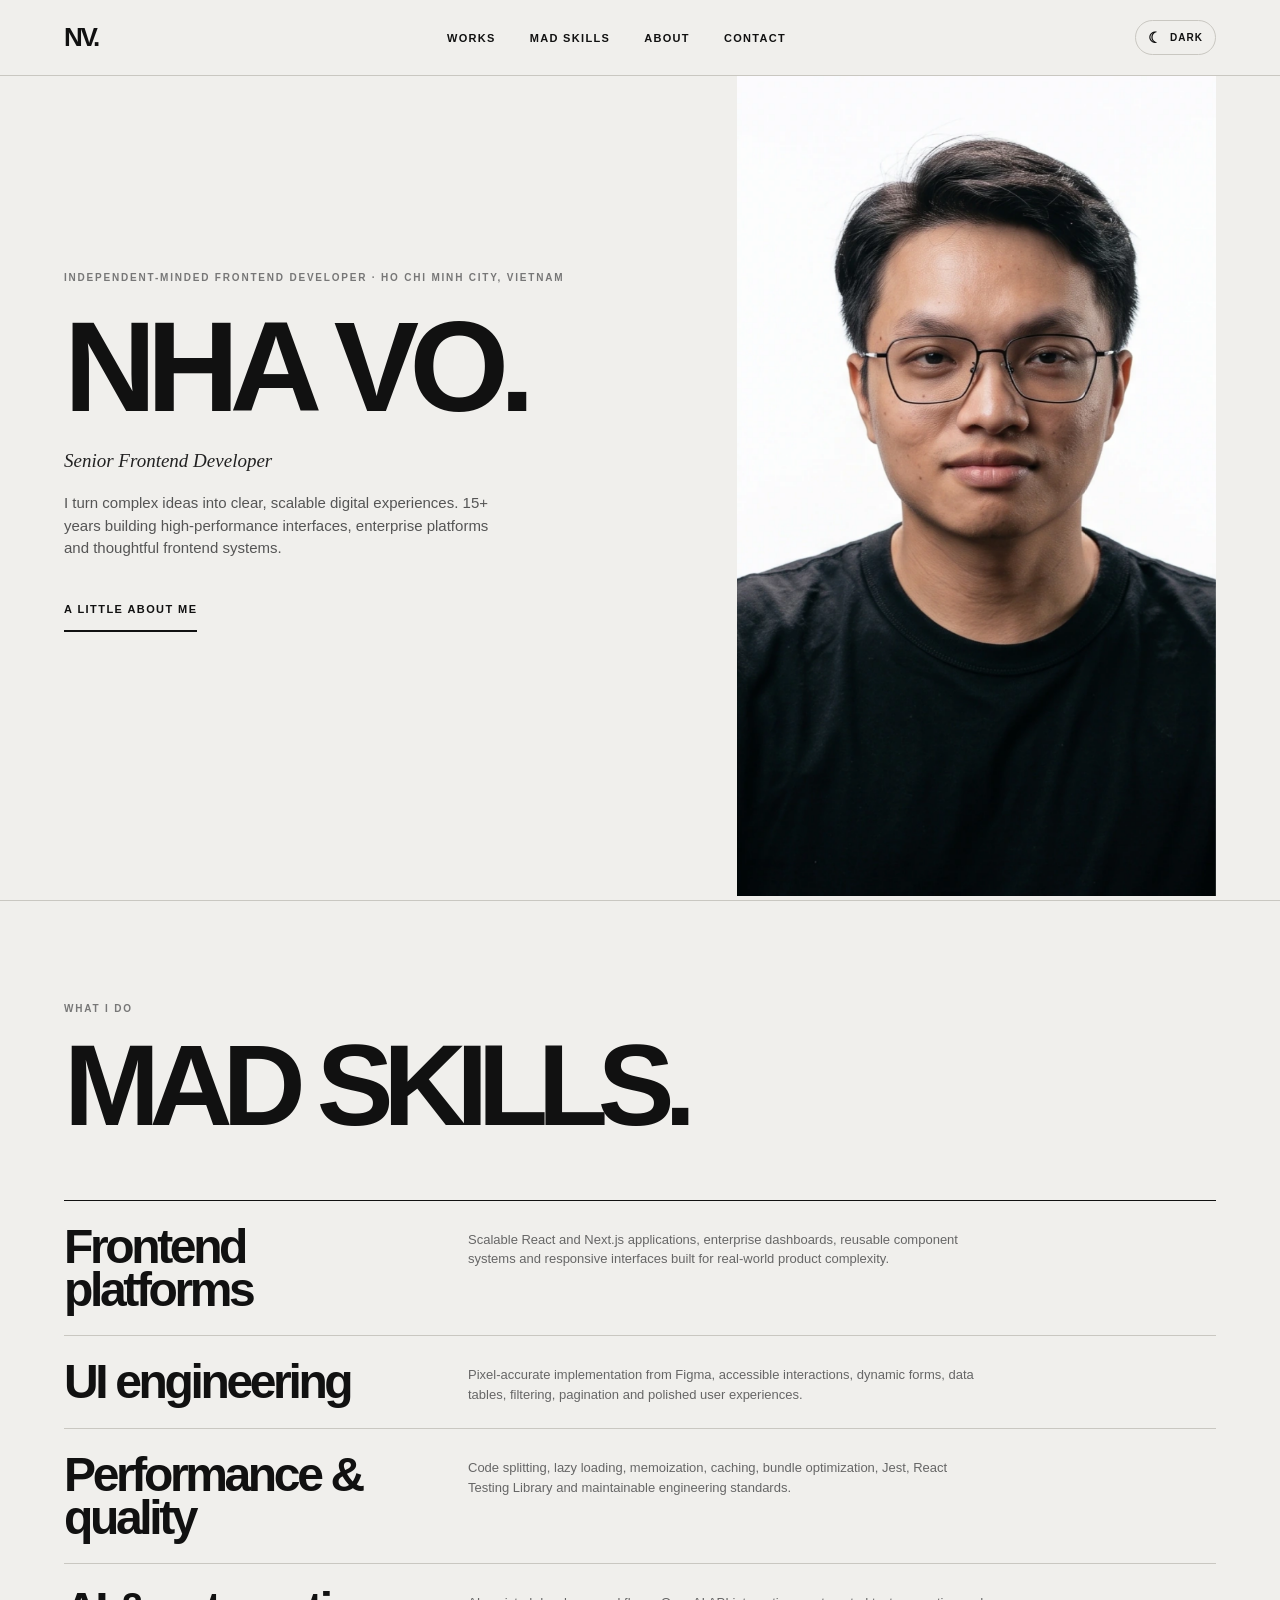
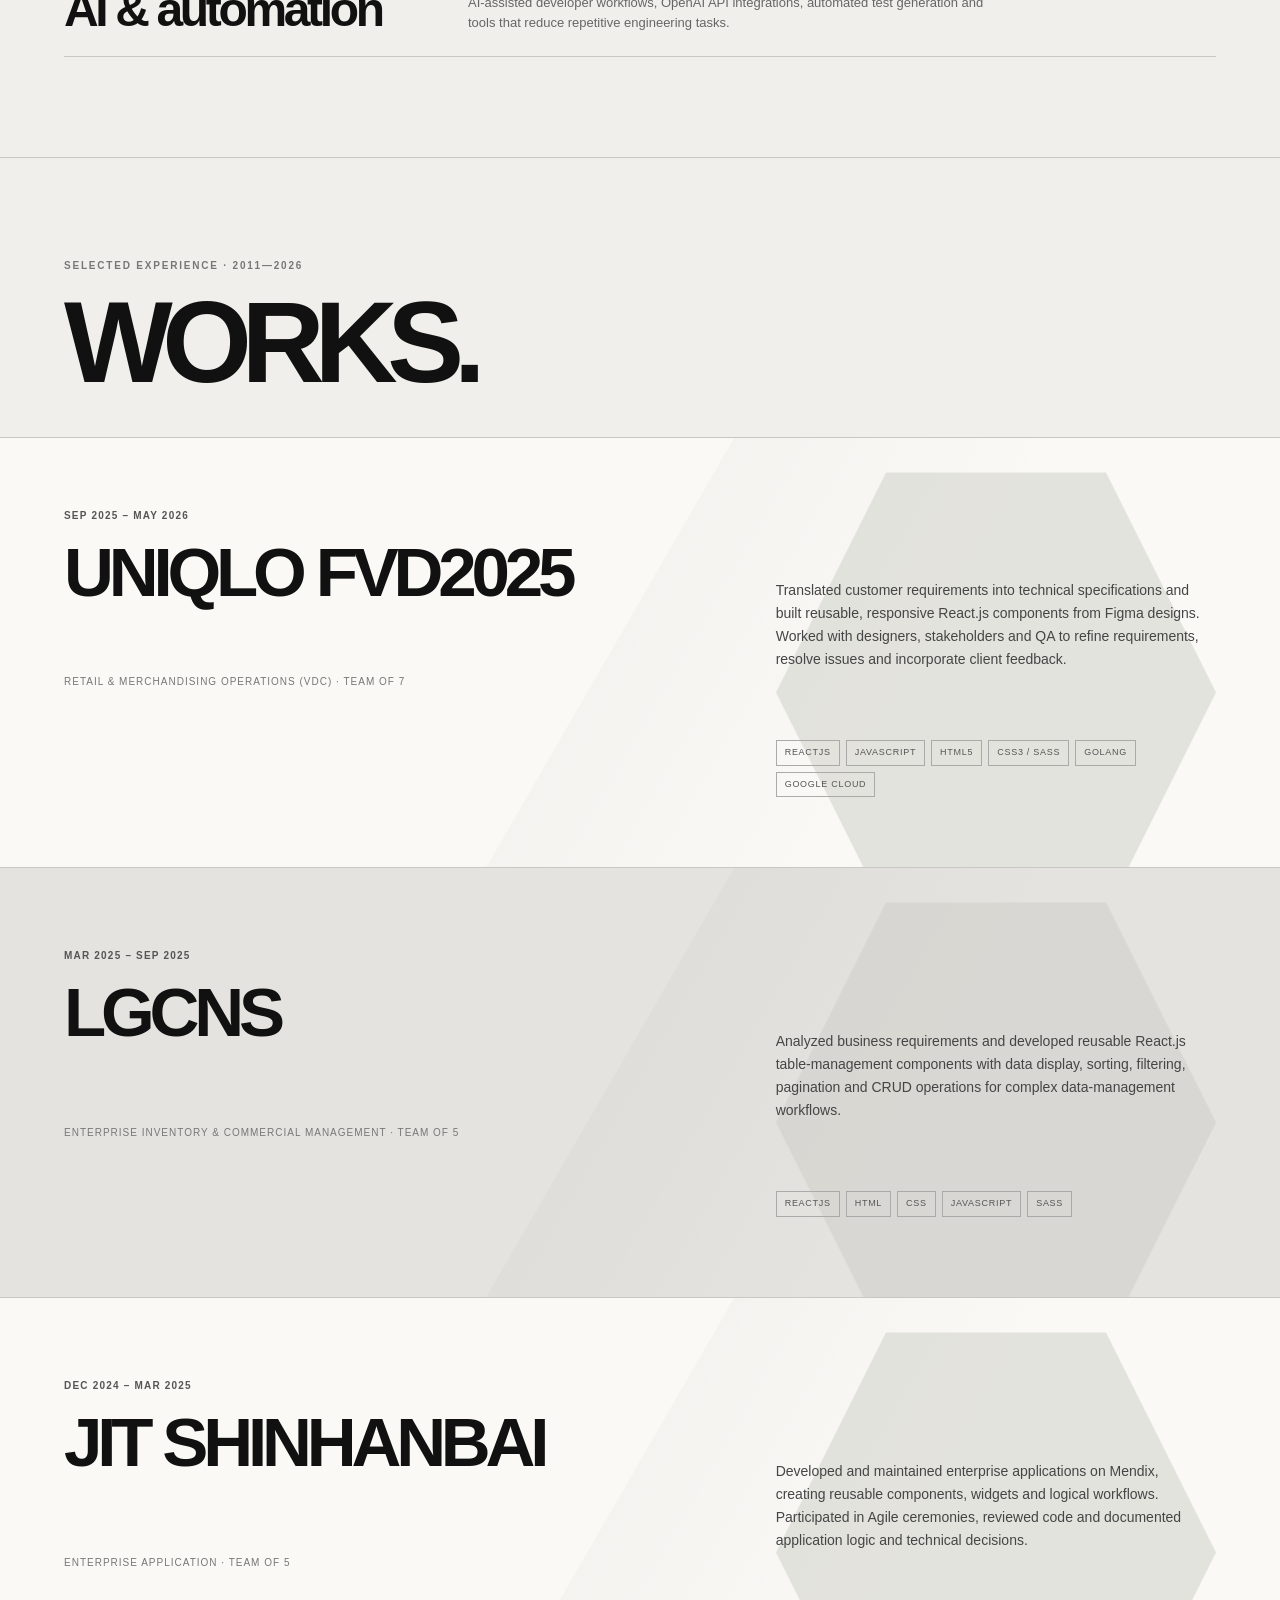
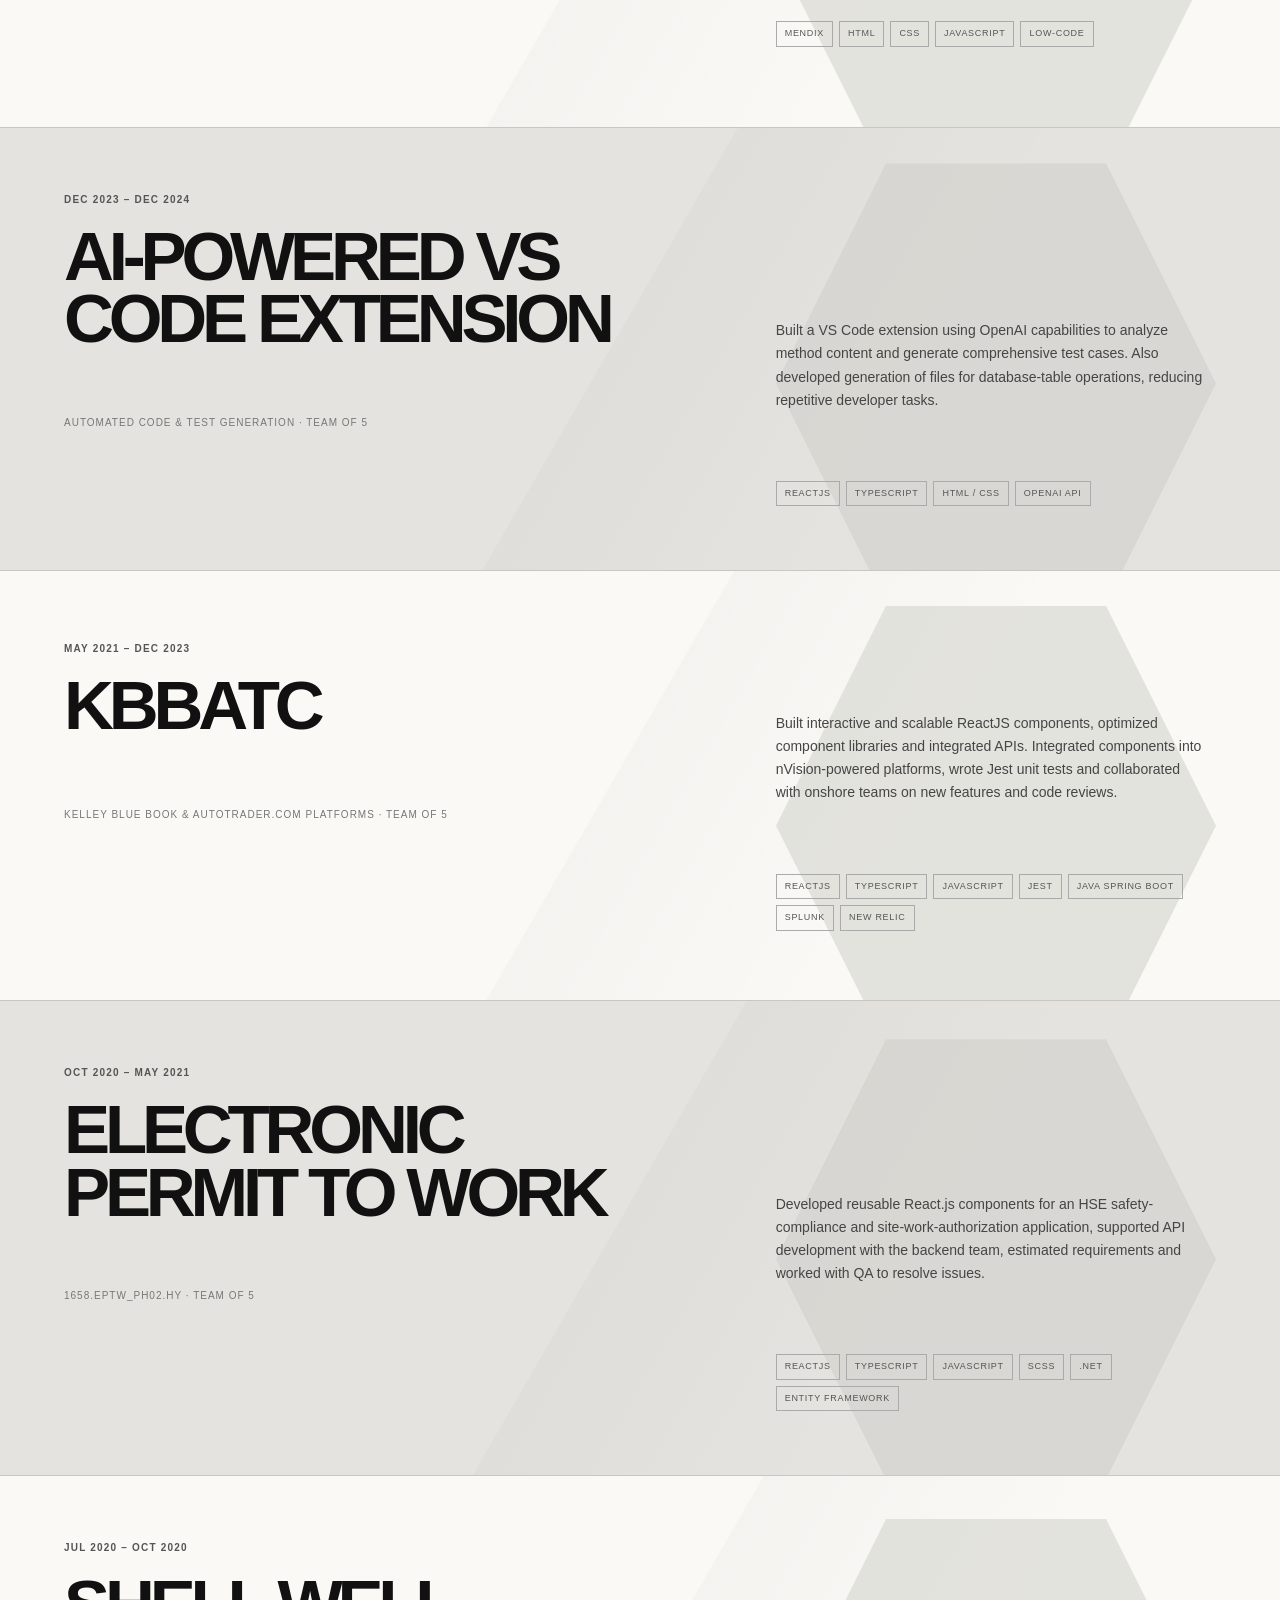
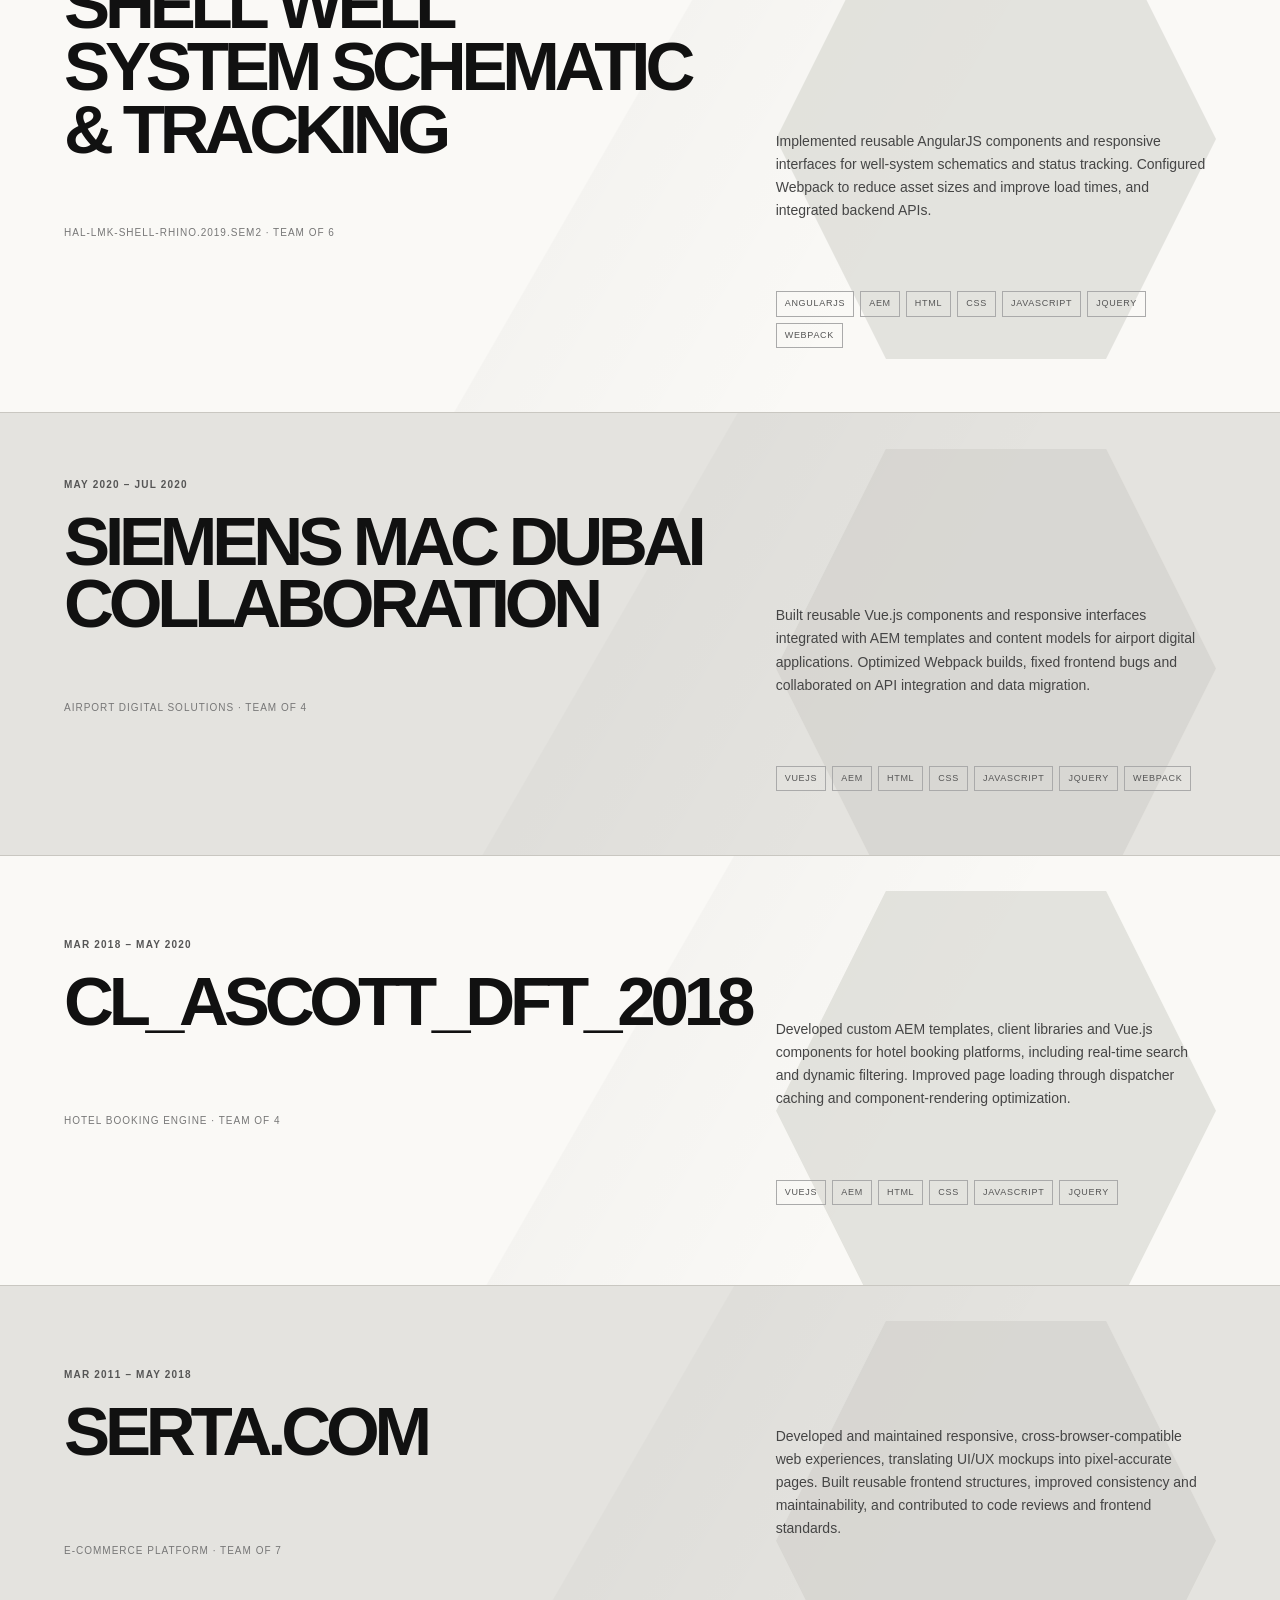
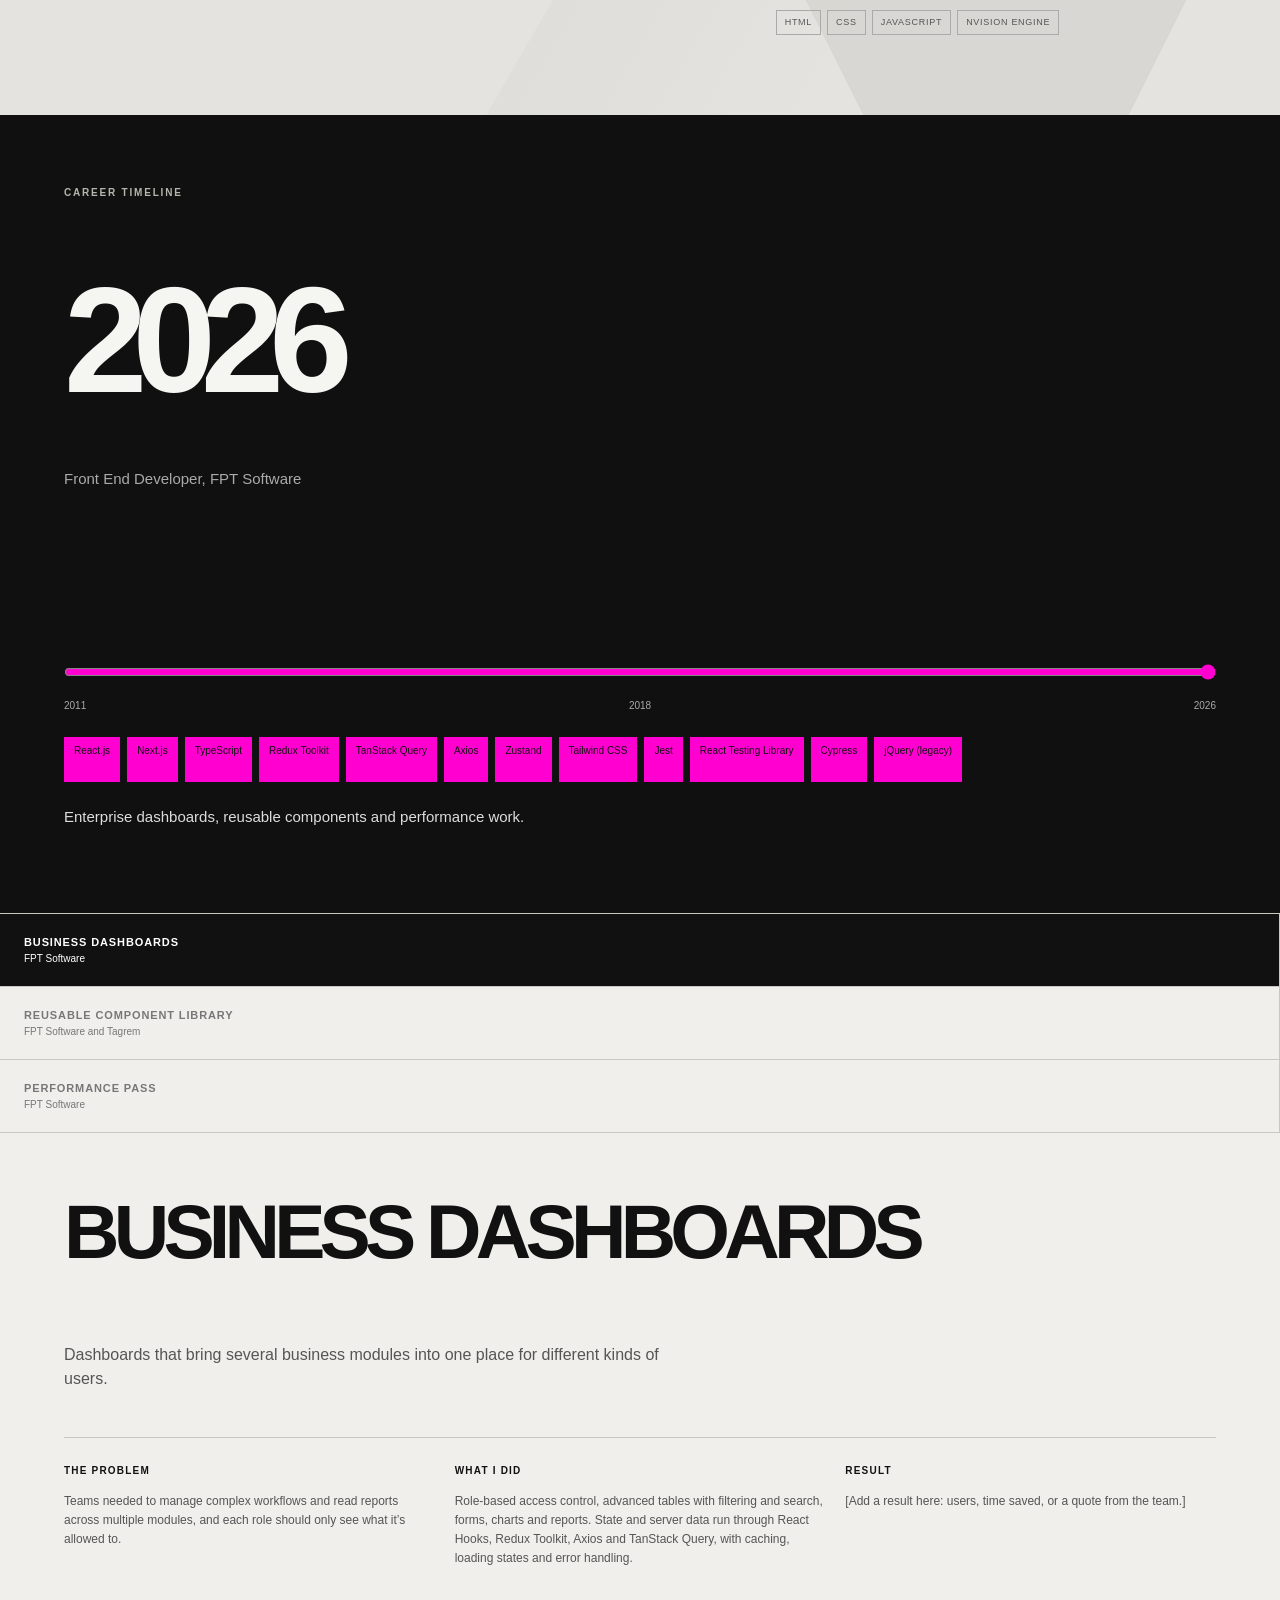
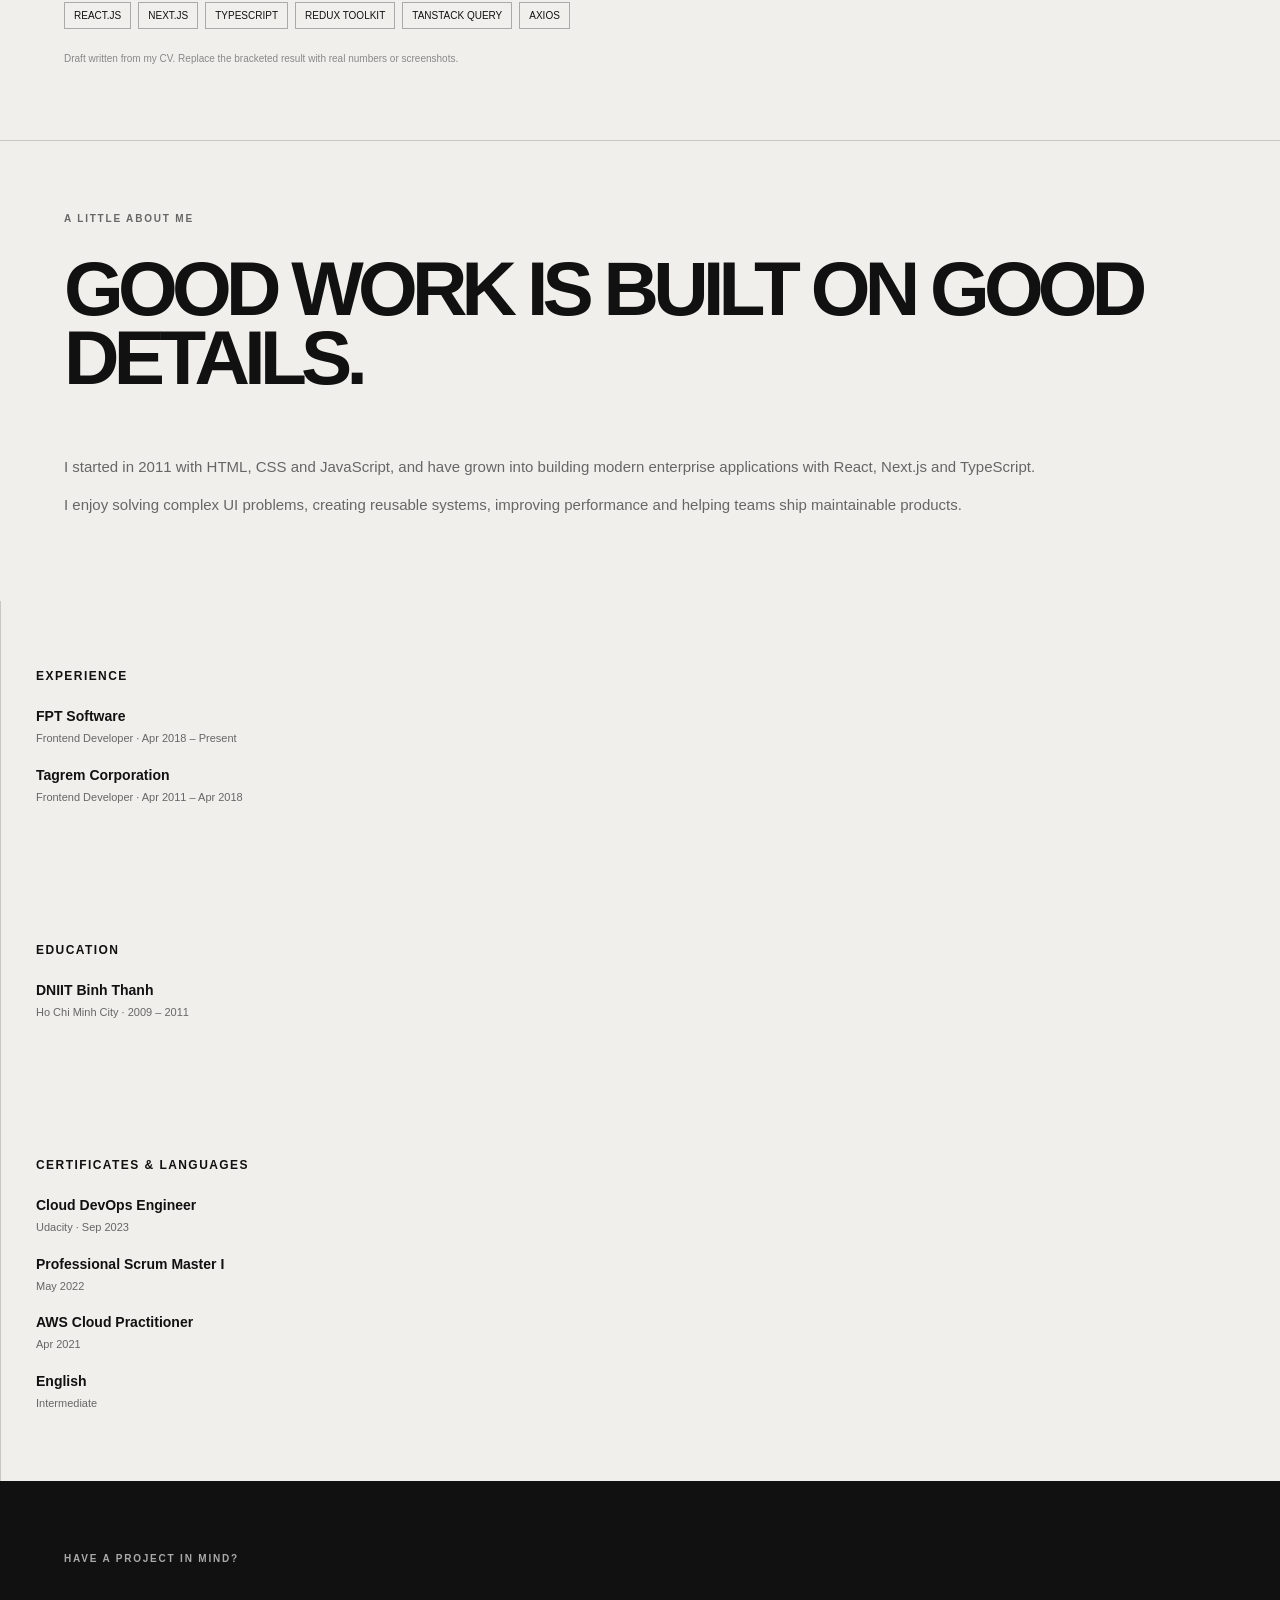
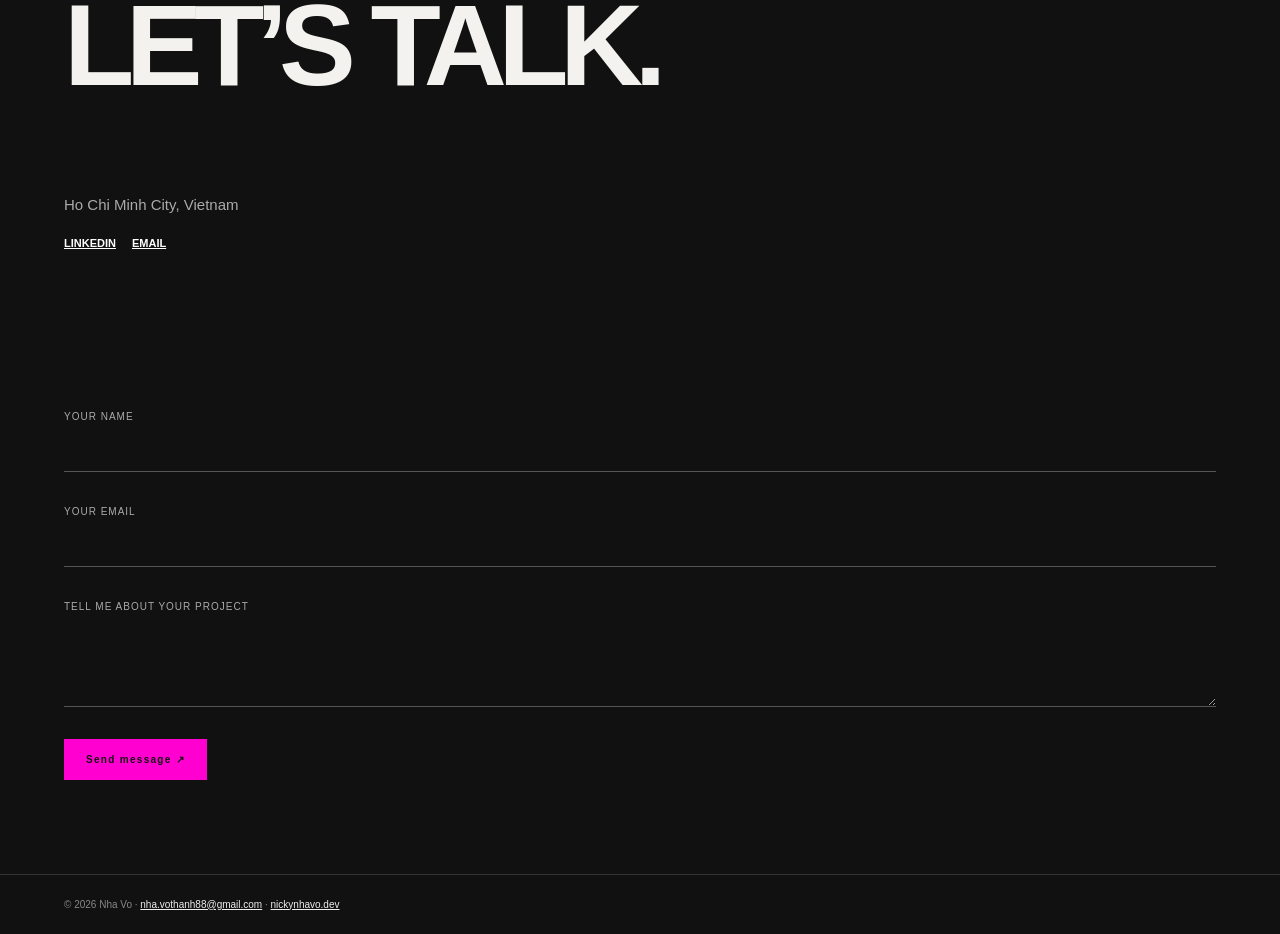
==== index.html @ 75c9960c "Update print statement from 'Hello' to 'Goodbye'" ====
<!DOCTYPE html>
<html lang="en">
<head>
<meta charset="utf-8">
<link rel="icon" type="image/svg+xml" href="data:image/svg+xml,%3Csvg%20xmlns%3D%22http%3A%2F%2Fwww.w3.org%2F2000%2Fsvg%22%20viewBox%3D%220%200%2064%2064%22%3E%0A%3Crect%20width%3D%2264%22%20height%3D%2264%22%20rx%3D%2212%22%20fill%3D%22%23101010%22%2F%3E%0A%3Cpath%20d%3D%22M15%2048V16h8l18%2020V16h8v32h-8L23%2028v20z%22%20fill%3D%22%23d8ff00%22%2F%3E%0A%3Cpath%20d%3D%22M49%209h7l-5%2010h-7z%22%20fill%3D%22%23f0efec%22%2F%3E%0A%3C%2Fsvg%3E">
<link rel="shortcut icon" href="data:image/svg+xml,%3Csvg%20xmlns%3D%22http%3A%2F%2Fwww.w3.org%2F2000%2Fsvg%22%20viewBox%3D%220%200%2064%2064%22%3E%0A%3Crect%20width%3D%2264%22%20height%3D%2264%22%20rx%3D%2212%22%20fill%3D%22%23101010%22%2F%3E%0A%3Cpath%20d%3D%22M15%2048V16h8l18%2020V16h8v32h-8L23%2028v20z%22%20fill%3D%22%23d8ff00%22%2F%3E%0A%3Cpath%20d%3D%22M49%209h7l-5%2010h-7z%22%20fill%3D%22%23f0efec%22%2F%3E%0A%3C%2Fsvg%3E">
<meta name="viewport" content="width=device-width, initial-scale=1, viewport-fit=cover">
<meta name="theme-color" content="#f0efec">
<meta name="description" content="Nha Vo — Senior Frontend Developer with 15+ years of experience building web applications.">
<title>Nha Vo — Senior Frontend Developer</title>
<style>
:root{--paper:#f0efec;--white:#faf9f6;--ink:#111;--muted:#77746f;--line:#c9c7c1;--black:#101010;--accent:#ff00d1;--sans:Arial,Helvetica,sans-serif;--serif:Georgia,"Times New Roman",serif}
*{box-sizing:border-box}html{scroll-behavior:smooth;scroll-padding-top:76px}body{margin:0;background:var(--paper);color:var(--ink);font:400 15px/1.5 var(--sans);-webkit-font-smoothing:antialiased}a{color:inherit}h1,h2,h3,h4,p{margin-top:0}h1,h2,h3{font-weight:900;letter-spacing:-.075em;line-height:.9}p{color:#666}
header.top{height:76px;padding:0 5vw;display:flex;align-items:center;justify-content:space-between;border-bottom:1px solid var(--line);background:var(--paper);position:sticky;top:0;z-index:20}
.logo{font-size:0;text-decoration:none;font-weight:900;letter-spacing:-.1em}.logo:before{content:"NV.";font-size:26px;letter-spacing:-.09em}
nav ul{display:flex;gap:34px;list-style:none;padding:0;margin:0}nav a{text-decoration:none;text-transform:uppercase;font-size:11px;font-weight:800;letter-spacing:.12em}nav a:hover{opacity:.5}.burger{display:none;border:0;background:none;font-size:24px}
.hero{min-height:calc(100vh - 76px);padding:9vh 5vw 5vh;display:flex;flex-direction:column;justify-content:space-between;border:0;background:var(--paper);position:relative;overflow:hidden}
.hero-inner{max-width:1100px;position:relative;z-index:1}.hero .kicker,.eyebrow{font-size:10px;text-transform:uppercase;letter-spacing:.18em;font-weight:800;color:#777;margin-bottom:28px}
.hero h1{font-size:clamp(76px,15vw,220px);line-height:.78;margin:0 0 30px;max-width:1100px;text-transform:uppercase}.hero .role{font:italic 19px var(--serif);color:#222;margin:0 0 20px}.hero .summary{max-width:440px;color:#555;font-size:15px;margin-bottom:28px}
.cta{display:inline-flex;align-items:center;gap:28px;padding:13px 0;border-bottom:2px solid #111;text-decoration:none;text-transform:uppercase;font-size:11px;font-weight:900;letter-spacing:.13em}.cta span{font-size:20px;transition:transform .2s}.cta:hover span{transform:translateX(6px)}
.hero-meta{display:flex;justify-content:space-between;align-items:end;border-top:1px solid var(--line);padding-top:16px;margin-top:70px;font-size:10px;text-transform:uppercase;letter-spacing:.12em;font-weight:700}.hero-meta span:last-child{color:#777}
.side-social,.hero-mark{display:none}.scroll-cue{font-size:10px;text-transform:uppercase;letter-spacing:.15em;color:#555}
.section-head{padding:100px 5vw 42px;text-align:left;border-top:1px solid var(--line)}.section-head .eyebrow{margin-bottom:18px}.section-head h2{font-size:clamp(52px,9vw,120px);margin:0;text-transform:uppercase;letter-spacing:-.09em}
.skills{padding:20px 5vw 100px;background:var(--paper)}.skills-list{border-top:1px solid #111}.skill-row{display:grid;grid-template-columns:1fr 2fr;gap:30px;padding:24px 0;border-bottom:1px solid var(--line);align-items:start}.skill-row h3{font-size:clamp(27px,4vw,48px);margin:0;letter-spacing:-.07em}.skill-row p{max-width:520px;margin:5px 0 0;font-size:13px}
.projects{display:block;background:var(--paper);padding:0;border:0}.projects .intro{display:none}.project-list{width:100%;max-width:none;margin:0;display:grid;grid-template-columns:1fr;gap:0;background:transparent}
.project{width:100%;min-height:430px;position:relative;overflow:hidden;padding:5vw;display:grid;grid-template-columns:minmax(0,1.2fr) minmax(260px,.8fr);align-items:end;gap:4vw;background:var(--white);color:var(--ink);border-top:1px solid var(--line);isolation:isolate}
.project:nth-child(even){background:#e4e3df}.project:before{content:"";position:absolute;inset:0;z-index:-1;background:linear-gradient(120deg,transparent 48%,rgba(0,0,0,.025) 48.1%,transparent 70%);pointer-events:none}
.project:after{content:"";position:absolute;z-index:-1;right:5vw;top:8%;width:min(36vw,440px);aspect-ratio:1;clip-path:polygon(25% 0,75% 0,100% 50%,75% 100%,25% 100%,0 50%);background:#d8d7d1;opacity:.65;pointer-events:none}
.project:nth-child(even):after{background:#d3d2cc}
.project .project-top{display:flex;flex-direction:column-reverse;align-items:flex-start;gap:18px;grid-column:1;grid-row:1;min-width:0;max-width:100%}
.project h3{font-size:clamp(34px,5.4vw,82px);line-height:.9;text-transform:uppercase;margin:0;max-width:100%;min-width:0;overflow-wrap:normal;word-break:normal;hyphens:none;text-wrap:balance}
.project .period{font-size:10px;letter-spacing:.12em;text-transform:uppercase;font-weight:800;color:#555}
.project .team{grid-column:1;grid-row:2;margin:14px 0 0;font-size:10px;text-transform:uppercase;letter-spacing:.1em;color:#777}
.project .project-desc{grid-column:2;grid-row:1/3;align-self:end;width:100%;max-width:430px;color:#454545;font-size:14px;line-height:1.65;margin:0 0 18px}
.project .project-stack{grid-column:2;grid-row:3;align-self:start;display:flex;flex-wrap:wrap;gap:6px;margin:0;padding:0;list-style:none}
.project .project-stack li{font-size:9px;text-transform:uppercase;letter-spacing:.08em;border:1px solid #aaa;padding:5px 8px;color:#555;border-radius:0}
.project:nth-child(3n) .project:after{background:#ccc}
.career{background:var(--black);color:#f5f5f2;grid-template-columns:1fr 1.3fr;border:0}.career .cell{padding:70px 5vw}.career p{color:#aaa}.career .eyebrow{color:#b5b5ad}.year{font-size:clamp(70px,12vw,150px);font-weight:900;letter-spacing:-.1em;margin:15px 0}.career input[type=range]{width:100%;accent-color:var(--accent);margin:18px 0}.ticks{display:flex;justify-content:space-between;color:#aaa;font-size:10px}.chips{display:flex;gap:7px;flex-wrap:wrap;padding:0;list-style:none;margin:24px 0;min-height:45px}.chips li{border:1px solid #555;padding:5px 9px;font-size:10px;color:#ddd}.chips li.new{background:var(--accent);color:#111;border-color:var(--accent)}.note{color:#ddd!important}
.work{background:var(--paper);grid-template-columns:260px 1fr;border:0;border-top:1px solid var(--line)}.work [role=tablist]{display:grid;align-content:start;background:transparent;gap:0;border-right:1px solid var(--line)}.work [role=tab]{background:transparent;color:#777;border:0;border-bottom:1px solid var(--line);text-align:left;padding:22px 5vw 22px 24px;cursor:pointer;font-weight:800;text-transform:uppercase;font-size:11px;letter-spacing:.08em}.work [role=tab][aria-selected=true]{background:#111;color:#fff}.work [role=tab] small{display:block;font-weight:400;font-size:10px;text-transform:none;letter-spacing:0;margin-top:5px}.case{padding:5vw}.case .head{padding:0 0 30px}.case h3{font-size:clamp(38px,6vw,78px);text-transform:uppercase}.case .sum{font-size:16px;color:#555;max-width:600px}.case .three{display:grid;grid-template-columns:repeat(3,1fr);gap:20px;border-top:1px solid var(--line);padding-top:25px}.case .three .cell{padding:0;background:transparent}.case h4{font-size:10px;text-transform:uppercase;letter-spacing:.12em}.case .three p{font-size:12px;line-height:1.6;color:#555}.stack{display:flex;gap:7px;flex-wrap:wrap;list-style:none;padding:22px 0;margin:0}.stack li{border:1px solid #aaa;padding:5px 9px;font-size:10px;text-transform:uppercase}.draft{font-size:10px;color:#888}
.about{background:var(--paper);color:#111;grid-template-columns:1.3fr 1fr 1fr;border:0;border-top:1px solid var(--line)}.about .l{grid-row:span 2;padding:70px 5vw}.about .l h2{font-size:clamp(42px,6vw,78px);text-transform:uppercase}.about .l p,.about li span{color:#666}.about .cell{padding:70px 35px;border-left:1px solid var(--line)}.about h3{font-size:12px;text-transform:uppercase;letter-spacing:.12em;margin-bottom:24px}.about ul{list-style:none;padding:0;margin:0;display:grid;gap:18px}.about li{font-size:14px;font-weight:800}.about li span{display:block;font-weight:400;font-size:11px;margin-top:3px}.contact{grid-template-columns:1fr 1fr;border:0;background:#111;color:#f3f2ee}.contact .l{padding:70px 5vw}.contact h2{font-size:clamp(55px,9vw,120px);text-transform:uppercase}.contact .l p{color:#aaa}.contact form{padding:70px 5vw;display:grid;gap:24px;max-width:none}.contact label{display:grid;gap:8px;color:#aaa;font-size:10px;text-transform:uppercase;letter-spacing:.1em}.contact input.t,.contact textarea{background:transparent;color:#fff;border:0;border-bottom:1px solid #555;padding:12px 0;outline:0;width:100%}.contact input:focus,.contact textarea:focus{border-color:var(--accent)}.contact button.go{justify-self:start;background:var(--accent);border:0;color:#111;padding:15px 22px;font-size:10px;font-weight:900;letter-spacing:.13em;cursor:pointer}.err{color:#ff8a80;font-size:11px}#status{font-size:12px;color:#ddd}.links a{color:white;margin-right:16px;text-transform:uppercase;font-size:11px;font-weight:800}footer{padding:22px 5vw;text-align:left;background:#111;color:#888;font-size:10px;border-top:1px solid #333}footer a{color:#eee}
@media(max-width:1050px) and (min-width:801px){.project{grid-template-columns:minmax(0,1fr) minmax(230px,.72fr);gap:3vw;padding:4vw}.project h3{font-size:clamp(34px,5vw,62px)}}
@media(max-width:800px){header.top{height:66px;padding:0 22px}.burger{display:block;color:#111}nav ul{display:none;position:absolute;top:65px;right:18px;background:var(--paper);padding:20px;min-width:190px;flex-direction:column;gap:18px;border:1px solid var(--line)}nav ul.open{display:flex}.hero{min-height:calc(100svh - 66px);padding:9vh 22px 28px}.hero h1{font-size:clamp(66px,18vw,130px)}.hero-meta{margin-top:45px}.section-head{padding:70px 22px 30px}.skills{padding:15px 22px 70px}.skill-row{grid-template-columns:1fr;gap:10px;padding:20px 0}.project{grid-template-columns:1fr;min-height:0;padding:44px 24px;gap:14px}.project .project-top,.project .team,.project .project-desc,.project .project-stack{grid-column:1;grid-row:auto}.project h3{font-size:clamp(42px,12vw,76px)}.project:after{width:55vw;right:-8vw;top:5%;opacity:.45}.career,.work,.about,.contact{grid-template-columns:1fr}.career .cell,.about .l,.about .cell,.contact .l,.contact form{padding:42px 24px}.work [role=tablist]{display:flex;overflow:auto;border-right:0;border-bottom:1px solid var(--line)}.work [role=tab]{min-width:180px;padding:16px}.case{padding:28px 24px}.case .three{grid-template-columns:1fr;gap:12px}.about .l{grid-row:auto}.about .cell{border-left:0;border-top:1px solid var(--line)}}
@media(max-width:460px){.hero .summary{font-size:13px}.hero-meta{font-size:8px}.project{padding:38px 20px}.project h3{font-size:43px}.contact h2{font-size:56px}}
@media(prefers-reduced-motion:reduce){html{scroll-behavior:auto}*,*:before,*:after{transition:none!important}}

/* --- Subtle portfolio motion layer --- */
html{scroll-behavior:smooth}
body:before{content:"";position:fixed;z-index:1000;left:0;top:0;width:100%;height:3px;background:var(--accent);transform:scaleX(var(--scroll-progress,0));transform-origin:left;pointer-events:none}
nav a{position:relative}
nav a:after{content:"";position:absolute;left:0;right:100%;bottom:-7px;height:2px;background:var(--accent);transition:right .28s ease}
nav a:hover:after{right:0}
.hero .kicker{animation:rise-in .7s .05s both}
.hero h1{animation:rise-in .9s .13s both}
.hero .role{animation:rise-in .8s .24s both}
.hero .summary{animation:rise-in .8s .34s both}
.hero .cta{animation:rise-in .8s .44s both}
.hero-meta{animation:rise-in .8s .55s both}
.hero h1{transition:letter-spacing .45s ease}
.hero h1:hover{letter-spacing:-.095em}
.project{transition:background-color .35s ease}
.project .project-top,.project .project-desc,.project .team,.project .project-stack{transition:transform .45s cubic-bezier(.2,.7,.2,1)}
.project:hover .project-top{transform:translateX(8px)}
.project:hover .project-desc{transform:translateY(-5px)}
.project:after{transition:transform .7s cubic-bezier(.2,.7,.2,1),opacity .4s ease}
.project:hover:after{transform:rotate(12deg) scale(1.06);opacity:.9}
.project .project-stack li{transition:background .2s ease,color .2s ease,border-color .2s ease}
.project:hover .project-stack li{border-color:#777}
.skill-row{transition:padding-left .3s ease,background-color .3s ease}
.skill-row:hover{padding-left:12px}
.skill-row h3{transition:color .25s ease}
.skill-row:hover h3{color:#777}
.cta,.contact button.go{transition:transform .25s ease,background-color .25s ease,box-shadow .25s ease}
.cta:hover{transform:translateY(-3px)}
.contact button.go:hover{transform:translateY(-3px);box-shadow:5px 5px 0 var(--accent);background:#f7a0ff}
.work [role=tab]{transition:background .25s ease,color .25s ease,padding-left .25s ease}
.work [role=tab]:hover{padding-left:32px}
.stack li{transition:background .2s ease,color .2s ease}
.stack li:hover{background:#111;color:#fff}
.js-reveal{opacity:0;transform:translateY(28px);transition:opacity .75s ease,transform .75s cubic-bezier(.2,.7,.2,1)}
.js-reveal.is-visible{opacity:1;transform:translateY(0)}
.project.js-reveal:nth-child(2n){transition-delay:.06s}
.project.js-reveal:nth-child(3n){transition-delay:.12s}
@keyframes rise-in{from{opacity:0;transform:translateY(24px)}to{opacity:1;transform:translateY(0)}}
@media(prefers-reduced-motion:reduce){
 html{scroll-behavior:auto}
 .hero .kicker,.hero h1,.hero .role,.hero .summary,.hero .cta,.hero-meta{animation:none}
 .js-reveal{opacity:1;transform:none;transition:none}
 *,*:before,*:after{scroll-behavior:auto!important;transition-duration:.01ms!important}
}


/* Light / dark appearance */
:root{color-scheme:light;--paper:#f0efec;--white:#faf9f6;--ink:#111;--muted:#77746f;--line:#c9c7c1;--black:#101010;--accent:#ff00d1}
.header-actions{display:flex;align-items:center;gap:14px}
.theme-toggle{display:inline-flex;align-items:center;gap:8px;border:1px solid var(--line);background:transparent;color:var(--ink);padding:9px 12px;border-radius:999px;font:800 10px/1 Arial,Helvetica,sans-serif;letter-spacing:.1em;text-transform:uppercase;cursor:pointer;transition:background .25s,color .25s,border-color .25s,transform .25s}
.theme-toggle:hover{transform:translateY(-2px);background:var(--ink);color:var(--paper);border-color:var(--ink)}
.theme-icon{font-size:15px;line-height:1}
body,header.top,.hero,.projects,.project,.skills,.section-head,.work,.about,.career,.contact,footer,.case,.skill-row{transition:background-color .3s ease,color .3s ease,border-color .3s ease}
html[data-theme="dark"]{color-scheme:dark;--paper:#15161b;--white:#1e2027;--ink:#f1f0ec;--muted:#aaa9a3;--line:#3b3d45;--black:#0c0d11;--accent:#ff00d1}
html[data-theme="dark"] body{background:var(--paper);color:var(--ink)}
html[data-theme="dark"] header.top,
html[data-theme="dark"] .hero,
html[data-theme="dark"] .projects,
html[data-theme="dark"] .skills,
html[data-theme="dark"] .section-head,
html[data-theme="dark"] .work,
html[data-theme="dark"] .about{background:var(--paper);color:var(--ink)}
html[data-theme="dark"] .logo:before{color:#f4f3ef}
html[data-theme="dark"] nav a{color:#d0cfc9}
html[data-theme="dark"] .hero .role{color:#e5e3dc}
html[data-theme="dark"] .hero .summary,
html[data-theme="dark"] .skill-row p,
html[data-theme="dark"] .about .l p,
html[data-theme="dark"] .about li span,
html[data-theme="dark"] .project .project-desc{color:#b8b7b1}
html[data-theme="dark"] .hero-meta{border-color:var(--line);color:#d4d2cb}
html[data-theme="dark"] .hero-meta span:last-child{color:#aaa9a3}
html[data-theme="dark"] .scroll-cue{color:#c8c7c1}
html[data-theme="dark"] .section-head .eyebrow,
html[data-theme="dark"] .eyebrow{color:#c5a99c}
html[data-theme="dark"] .project{background:#1b1d24;color:#f3f2ed;border-color:#3a3c44}
html[data-theme="dark"] .project:nth-child(even){background:#20222a}
html[data-theme="dark"] .project:before{background:linear-gradient(120deg,transparent 48%,rgba(255,255,255,.025) 48.1%,transparent 70%)}
html[data-theme="dark"] .project:after{background:#343741;opacity:.55}
html[data-theme="dark"] .project:nth-child(even):after{background:#3b3e49}
html[data-theme="dark"] .project .period,
html[data-theme="dark"] .project .team{color:#b8b7b1}
html[data-theme="dark"] .project .project-stack li{border-color:#5b5d66;color:#d5d4ce}
html[data-theme="dark"] .skill-row{border-color:var(--line)}
html[data-theme="dark"] .skill-row:hover h3{color:#c8c7c1}
html[data-theme="dark"] .work{border-color:var(--line)}
html[data-theme="dark"] .work [role=tablist]{border-color:var(--line)}
html[data-theme="dark"] .work [role=tab]{color:#b8b7b1;border-color:var(--line)}
html[data-theme="dark"] .work [role=tab][aria-selected=true]{background:var(--accent);color:#111}
html[data-theme="dark"] .case .sum,
html[data-theme="dark"] .case .three p{color:#b8b7b1}
html[data-theme="dark"] .case .three{border-color:var(--line)}
html[data-theme="dark"] .stack li{border-color:#555861;color:#d4d3cd}
html[data-theme="dark"] .stack li:hover{background:var(--accent);color:#111}
html[data-theme="dark"] .about .cell{border-color:var(--line)}
html[data-theme="dark"] .about li span{color:#aaa9a3}
html[data-theme="dark"] .contact{background:#090a0e;color:#f1f0ec}
html[data-theme="dark"] .contact .l p{color:#aaa9a3}
html[data-theme="dark"] footer{background:#090a0e;color:#aaa9a3;border-color:#33353c}
html[data-theme="dark"] footer a{color:#f1f0ec}
html[data-theme="dark"] .theme-toggle{border-color:#555861;color:#f1f0ec}
html[data-theme="dark"] .theme-toggle:hover{background:#f1f0ec;color:#111;border-color:#f1f0ec}
html[data-theme="dark"] .burger{color:#f1f0ec}
html[data-theme="dark"] .contact input.t,
html[data-theme="dark"] .contact textarea{color:#fff}
@media(max-width:800px){
 .header-actions{gap:8px}
 .theme-toggle{padding:8px 10px}
 html[data-theme="dark"] nav ul{background:#1e2027;border-color:#3b3d45}
}
@media(prefers-reduced-motion:reduce){body,header.top,.hero,.projects,.project,.skills,.section-head,.work,.about,.career,.contact,footer,.case,.skill-row{transition:none}}


/* Portrait feature in the hero */
.hero{display:grid;grid-template-columns:minmax(0,1.12fr) minmax(300px,.88fr);grid-template-rows:minmax(620px,calc(100svh - 150px)) auto;column-gap:clamp(32px,5vw,88px);align-items:stretch;padding:0 5vw 3vh}
.hero-inner{grid-column:1;grid-row:1;max-width:100%;min-width:0;align-self:center;padding:8vh 0}
.hero h1{font-size:clamp(64px,10vw,150px);line-height:.84;overflow-wrap:normal;word-break:normal}
.hero-portrait{grid-column:2;grid-row:1;position:relative;width:100%;height:100%;min-height:620px;max-width:none;aspect-ratio:auto;margin:0;overflow:hidden;background:#fff;border:0;align-self:stretch}
.hero-portrait img{display:block;width:100%;height:100%;object-fit:contain;object-position:center bottom;filter:grayscale(1);transition:transform .8s cubic-bezier(.2,.7,.2,1),filter .5s ease}
.hero-portrait:hover img{transform:scale(1.045)}
.hero-portrait:after{content:none}
.hero-portrait figcaption{position:absolute;right:14px;bottom:12px;padding:5px 8px;background:rgba(16,16,16,.72);color:#fff;font:800 9px/1 Arial,sans-serif;letter-spacing:.16em}
.hero-meta{grid-column:1/-1;grid-row:2;width:100%}
html[data-theme="dark"] .hero-portrait{background:#fff}
html[data-theme="dark"] .hero-portrait figcaption{background:rgba(216,255,0,.9);color:#111}
@media(max-width:800px){
 .hero{grid-template-columns:1fr;grid-template-rows:auto auto auto;gap:36px;padding:8vh 22px 28px}
 .hero-inner{grid-column:1;grid-row:1}
 .hero h1{font-size:clamp(58px,16vw,92px)}
 .hero-portrait{grid-column:1;grid-row:2;width:100%;height:min(78svh,720px);min-height:480px;max-width:none;margin:0;aspect-ratio:auto;background:#fff}
 .hero-meta{grid-column:1;grid-row:3;margin-top:0}
}
@media(max-width:460px){
 .hero-portrait{width:100%;height:68svh;min-height:420px}
}


/* Inline SVG portrait, embedded directly in this HTML */
.hero-portrait{background:#fff!important;overflow:hidden}
.hero-portrait .portrait-svg{display:block;width:100%;height:100%;max-width:100%;max-height:100%}
.hero-portrait figcaption{z-index:2}


/* Hero avatar: full-bleed portrait on a pure black panel */
.hero-portrait{
  grid-column:2;grid-row:1;position:relative;width:100%;height:calc(100% + 70px);
  min-height:620px;max-width:none;aspect-ratio:auto;margin:0;overflow:hidden;
  background:#000!important;border:0;align-self:stretch;
}
.hero-portrait .hero-avatar{
  position:absolute;inset:0;display:block;width:100%;height:100%;
  max-width:none;max-height:none;object-fit:cover;object-position:center 18%;
  filter:none!important;transform:scale(1);
  transition:opacity .7s ease,transform .8s cubic-bezier(.2,.7,.2,1);
  will-change:opacity;
}
.hero-portrait .hero-avatar-light{opacity:1;z-index:1}
.hero-portrait .hero-avatar-dark{opacity:0;z-index:2}
html[data-theme="dark"] .hero-portrait .hero-avatar-light{opacity:0}
html[data-theme="dark"] .hero-portrait .hero-avatar-dark{opacity:1}
.hero-portrait:hover .hero-avatar{transform:scale(1.025)}
html[data-theme="dark"] .hero-portrait{background:#000!important}
html[data-theme="light"] .hero-portrait{background:#fff!important}
@media(max-width:800px){
  .hero-portrait{grid-column:1;grid-row:2;width:100%;height:min(78svh,720px);min-height:480px;max-width:none;margin:0;aspect-ratio:auto;background:#000!important}
  .hero-portrait .hero-avatar{object-position:center 15%}
}
@media(max-width:460px){
  .hero-portrait{width:100%;height:68svh;min-height:420px}
}

</style>
</head>
<body>
<header class="top">
 <a class="logo" href="#top" aria-label="Nha Vo home">Nha Vo</a>
 <nav aria-label="Main navigation"><ul id="menu"><li><a href="#projects">Works</a></li><li><a href="#skills">Mad skills</a></li><li><a href="#about">About</a></li><li><a href="#contact">Contact</a></li></ul></nav>
 <div class="header-actions">
  <button class="theme-toggle" id="themeToggle" type="button" aria-label="Switch to dark mode" title="Switch to dark mode"><span class="theme-icon" aria-hidden="true">☾</span><span class="theme-label">Dark</span></button>
  <button class="burger" id="burger" aria-label="Open menu" aria-expanded="false" aria-controls="menu">☰</button>
 </div>
</header>
<section id="top" class="hero">
 <div class="hero-inner">
  <div class="kicker">Independent-minded frontend developer · Ho Chi Minh City, Vietnam</div>
  <h1>Nha Vo.</h1>
  <p class="role">Senior Frontend Developer</p>
  <p class="summary">I turn complex ideas into clear, scalable digital experiences. 15+ years building high-performance interfaces, enterprise platforms and thoughtful frontend systems.</p>
  <a class="cta" href="#about">A little about me</a>
 </div>
 <figure class="hero-portrait" aria-label="Portrait of Nha Vo"><figure class="hero-portrait" aria-label="Portrait of Nha Vo">
  <img class="hero-avatar hero-avatar-light" src="[data-uri]" alt="Nha Vo portrait" width="2048" height="1300" fetchpriority="high">
  <img class="hero-avatar hero-avatar-dark" src="[data-uri]" alt="" aria-hidden="true" width="2048" height="1300">
</figure>
 <div class="hero-meta"><span>React · TypeScript · Web Engineering</span></div>
</section>

<section id="skills">
 <div class="section-head"><p class="eyebrow">What I do</p><h2>Mad skills.</h2></div>
 <div class="skills">
  <div class="skills-list">
   <div class="skill-row"><h3>Frontend platforms</h3><p>Scalable React and Next.js applications, enterprise dashboards, reusable component systems and responsive interfaces built for real-world product complexity.</p></div>
   <div class="skill-row"><h3>UI engineering</h3><p>Pixel-accurate implementation from Figma, accessible interactions, dynamic forms, data tables, filtering, pagination and polished user experiences.</p></div>
   <div class="skill-row"><h3>Performance &amp; quality</h3><p>Code splitting, lazy loading, memoization, caching, bundle optimization, Jest, React Testing Library and maintainable engineering standards.</p></div>
   <div class="skill-row"><h3>AI &amp; automation</h3><p>AI-assisted developer workflows, OpenAI API integrations, automated test generation and tools that reduce repetitive engineering tasks.</p></div>
  </div>
 </div>
</section>

<section id="projects" class="grid projects">
 <div class="section-head"><p class="eyebrow">Selected experience · 2011—2026</p><h2>Works.</h2></div>
 <div class="project-list"><article class="project project-1">
   <div class="project-top"><h3>Uniqlo FVD2025</h3><span class="period">Sep 2025 – May 2026</span></div>
   <p class="team">Retail &amp; Merchandising Operations (VDC) · Team of 7</p>
   <p class="project-desc">Translated customer requirements into technical specifications and built reusable, responsive React.js components from Figma designs. Worked with designers, stakeholders and QA to refine requirements, resolve issues and incorporate client feedback.</p>
   <ul class="project-stack"><li>ReactJS</li><li>JavaScript</li><li>HTML5</li><li>CSS3 / SASS</li><li>Golang</li><li>Google Cloud</li></ul>
  </article>
<article class="project project-2">
   <div class="project-top"><h3>LGCNS</h3><span class="period">Mar 2025 – Sep 2025</span></div>
   <p class="team">Enterprise Inventory &amp; Commercial Management · Team of 5</p>
   <p class="project-desc">Analyzed business requirements and developed reusable React.js table-management components with data display, sorting, filtering, pagination and CRUD operations for complex data-management workflows.</p>
   <ul class="project-stack"><li>ReactJS</li><li>HTML</li><li>CSS</li><li>JavaScript</li><li>SASS</li></ul>
  </article>
<article class="project project-3">
   <div class="project-top"><h3>JIT Shinhanbai</h3><span class="period">Dec 2024 – Mar 2025</span></div>
   <p class="team">Enterprise application · Team of 5</p>
   <p class="project-desc">Developed and maintained enterprise applications on Mendix, creating reusable components, widgets and logical workflows. Participated in Agile ceremonies, reviewed code and documented application logic and technical decisions.</p>
   <ul class="project-stack"><li>Mendix</li><li>HTML</li><li>CSS</li><li>JavaScript</li><li>Low-code</li></ul>
  </article>
<article class="project project-4">
   <div class="project-top"><h3>AI-Powered VS Code Extension</h3><span class="period">Dec 2023 – Dec 2024</span></div>
   <p class="team">Automated Code &amp; Test Generation · Team of 5</p>
   <p class="project-desc">Built a VS Code extension using OpenAI capabilities to analyze method content and generate comprehensive test cases. Also developed generation of files for database-table operations, reducing repetitive developer tasks.</p>
   <ul class="project-stack"><li>ReactJS</li><li>TypeScript</li><li>HTML / CSS</li><li>OpenAI API</li></ul>
  </article>
<article class="project project-5">
   <div class="project-top"><h3>KBBATC</h3><span class="period">May 2021 – Dec 2023</span></div>
   <p class="team">Kelley Blue Book &amp; AutoTrader.com Platforms · Team of 5</p>
   <p class="project-desc">Built interactive and scalable ReactJS components, optimized component libraries and integrated APIs. Integrated components into nVision-powered platforms, wrote Jest unit tests and collaborated with onshore teams on new features and code reviews.</p>
   <ul class="project-stack"><li>ReactJS</li><li>TypeScript</li><li>JavaScript</li><li>Jest</li><li>Java Spring Boot</li><li>Splunk</li><li>New Relic</li></ul>
  </article>
<article class="project project-6">
   <div class="project-top"><h3>Electronic Permit to Work</h3><span class="period">Oct 2020 – May 2021</span></div>
   <p class="team">1658.EPTW_PH02.HY · Team of 5</p>
   <p class="project-desc">Developed reusable React.js components for an HSE safety-compliance and site-work-authorization application, supported API development with the backend team, estimated requirements and worked with QA to resolve issues.</p>
   <ul class="project-stack"><li>ReactJS</li><li>TypeScript</li><li>JavaScript</li><li>SCSS</li><li>.NET</li><li>Entity Framework</li></ul>
  </article>
<article class="project project-7">
   <div class="project-top"><h3>Shell Well System Schematic &amp; Tracking</h3><span class="period">Jul 2020 – Oct 2020</span></div>
   <p class="team">HAL-LMK-Shell-Rhino.2019.SEM2 · Team of 6</p>
   <p class="project-desc">Implemented reusable AngularJS components and responsive interfaces for well-system schematics and status tracking. Configured Webpack to reduce asset sizes and improve load times, and integrated backend APIs.</p>
   <ul class="project-stack"><li>AngularJS</li><li>AEM</li><li>HTML</li><li>CSS</li><li>JavaScript</li><li>jQuery</li><li>Webpack</li></ul>
  </article>
<article class="project project-8">
   <div class="project-top"><h3>Siemens MAC Dubai Collaboration</h3><span class="period">May 2020 – Jul 2020</span></div>
   <p class="team">Airport Digital Solutions · Team of 4</p>
   <p class="project-desc">Built reusable Vue.js components and responsive interfaces integrated with AEM templates and content models for airport digital applications. Optimized Webpack builds, fixed frontend bugs and collaborated on API integration and data migration.</p>
   <ul class="project-stack"><li>VueJS</li><li>AEM</li><li>HTML</li><li>CSS</li><li>JavaScript</li><li>jQuery</li><li>Webpack</li></ul>
  </article>
<article class="project project-9">
   <div class="project-top"><h3>CL_ASCOTT_DFT_2018</h3><span class="period">Mar 2018 – May 2020</span></div>
   <p class="team">Hotel Booking Engine · Team of 4</p>
   <p class="project-desc">Developed custom AEM templates, client libraries and Vue.js components for hotel booking platforms, including real-time search and dynamic filtering. Improved page loading through dispatcher caching and component-rendering optimization.</p>
   <ul class="project-stack"><li>VueJS</li><li>AEM</li><li>HTML</li><li>CSS</li><li>JavaScript</li><li>jQuery</li></ul>
  </article>
<article class="project project-10">
   <div class="project-top"><h3>Serta.com</h3><span class="period">Mar 2011 – May 2018</span></div>
   <p class="team">E-Commerce Platform · Team of 7</p>
   <p class="project-desc">Developed and maintained responsive, cross-browser-compatible web experiences, translating UI/UX mockups into pixel-accurate pages. Built reusable frontend structures, improved consistency and maintainability, and contributed to code reviews and frontend standards.</p>
   <ul class="project-stack"><li>HTML</li><li>CSS</li><li>JavaScript</li><li>nVision Engine</li></ul>
  </article></div>
</section>

<section class="grid career" id="experience">
 <div class="cell"><p class="eyebrow">Career timeline</p><div class="year" id="year">2026</div><p id="role"></p></div>
 <div class="cell"><label for="yr" style="position:absolute;left:-9999px">Year</label><input type="range" id="yr" min="2011" max="2026" value="2026" step="1"><div class="ticks"><span>2011</span><span>2018</span><span>2026</span></div><ul class="chips" id="chips" aria-label="Tools used in this period"></ul><p class="note" id="note"></p></div>
</section>

<section id="work" class="grid work">
 <div role="tablist" aria-label="Frontend capabilities" id="tabs"></div>
 <article class="case" id="panel" role="tabpanel" tabindex="0"></article>
</section>

<section id="about" class="grid about">
 <div class="l"><p class="eyebrow">A little about me</p><h2>Good work is built on good details.</h2>
 <p>I started in 2011 with HTML, CSS and JavaScript, and have grown into building modern enterprise applications with React, Next.js and TypeScript.</p>
 <p>I enjoy solving complex UI problems, creating reusable systems, improving performance and helping teams ship maintainable products.</p></div>
 <div class="cell"><h3>Experience</h3><ul><li>FPT Software<span>Frontend Developer · Apr 2018 – Present</span></li><li>Tagrem Corporation<span>Frontend Developer · Apr 2011 – Apr 2018</span></li></ul></div>
 <div class="cell"><h3>Education</h3><ul><li>DNIIT Binh Thanh<span>Ho Chi Minh City · 2009 – 2011</span></li></ul></div>
 <div class="cell" style="grid-column:2/4"><h3>Certificates &amp; languages</h3><ul><li>Cloud DevOps Engineer<span>Udacity · Sep 2023</span></li><li>Professional Scrum Master I<span>May 2022</span></li><li>AWS Cloud Practitioner<span>Apr 2021</span></li><li>English<span>Intermediate</span></li></ul></div>
</section>

<section id="contact" class="grid contact">
 <div class="l"><p class="eyebrow">Have a project in mind?</p><h2>Let’s talk.</h2><p>Ho Chi Minh City, Vietnam</p><p class="links"><a href="https://www.linkedin.com/in/nha-vo-84b27795" target="_blank" rel="noopener">LinkedIn</a><a href="mailto:nha.vothanh88@gmail.com">Email</a></p></div>
 <form id="f" novalidate>
  <label>Your name<input class="t" name="name" autocomplete="name" required><span class="err"></span></label>
  <label>Your email<input class="t" name="email" type="email" autocomplete="email" required><span class="err"></span></label>
  <label>Tell me about your project<textarea name="msg" rows="4" required></textarea><span class="err"></span></label>
  <button class="go" type="submit">Send message ↗</button><div id="status" role="status"></div>
 </form>
</section>
<footer>© 2026 Nha Vo · <a href="mailto:nha.vothanh88@gmail.com">nha.vothanh88@gmail.com</a> · <a href="https://nickynhavo.dev">nickynhavo.dev</a></footer>
<script>
const burger=document.getElementById("burger"),menu=document.getElementById("menu");
burger.onclick=()=>{const o=menu.classList.toggle("open");burger.setAttribute("aria-expanded",o);burger.setAttribute("aria-label",o?"Close menu":"Open menu")};
menu.addEventListener("click",e=>{if(e.target.tagName==="A"){menu.classList.remove("open");burger.setAttribute("aria-expanded","false")}});
const eras=[
{from:2011,to:2017,role:"Front End Developer, Tagrem Corporation",tools:["HTML5","CSS3","JavaScript","Photoshop mockups","Cross-browser testing","Responsive layouts"],note:"Pixel-perfect builds from design files, plus mentoring juniors."},
{from:2018,to:2026,role:"Front End Developer, FPT Software",tools:["React.js","Next.js","TypeScript","Redux Toolkit","TanStack Query","Axios","Zustand","Tailwind CSS","Jest","React Testing Library","Cypress","jQuery (legacy)"],note:"Enterprise dashboards, reusable components and performance work."}];
const certs={2021:"AWS Cloud Practitioner",2022:"Professional Scrum Master I",2023:"Cloud DevOps Engineer"};
const yr=document.getElementById("yr"),chips=document.getElementById("chips");let prev=null;
function scrub(){
 const y=+yr.value,e=eras.find(x=>y>=x.from&&y<=x.to);
 document.getElementById("year").textContent=y;
 document.getElementById("role").textContent=e.role;
 chips.innerHTML="";
 e.tools.forEach(t=>{const li=document.createElement("li");li.textContent=t;if(prev!==e)li.className="new";chips.appendChild(li)});
 document.getElementById("note").textContent=e.note+(certs[y]?" Earned: "+certs[y]+".":"");
 prev=e;
}
yr.addEventListener("input",scrub);scrub();
const cases=[
{id:"dash",title:"Business dashboards",meta:"FPT Software",
 sum:"Dashboards that bring several business modules into one place for different kinds of users.",
 problem:"Teams needed to manage complex workflows and read reports across multiple modules, and each role should only see what it’s allowed to.",
 approach:"Role-based access control, advanced tables with filtering and search, forms, charts and reports. State and server data run through React Hooks, Redux Toolkit, Axios and TanStack Query, with caching, loading states and error handling.",
 result:"[Add a result here: users, time saved, or a quote from the team.]",
 stack:["React.js","Next.js","TypeScript","Redux Toolkit","TanStack Query","Axios"]},
{id:"ui",title:"Reusable component library",meta:"FPT Software and Tagrem",
 sum:"Shared UI building blocks that keep products consistent and faster to build.",
 problem:"Screens across projects drifted apart in look and behavior, and every new feature repeated work.",
 approach:"Reusable components and a scalable frontend structure, coding standards set through code reviews, and key components covered by unit and component tests. The habit began at Tagrem.",
 result:"[Add a result here: components shipped, projects using them, or review time saved.]",
 stack:["React.js","TypeScript","Tailwind CSS","Jest","React Testing Library","Cypress"]},
{id:"perf",title:"Performance pass",meta:"FPT Software",
 sum:"Making large, data-heavy screens load and respond faster.",
 problem:"Data-heavy interfaces were getting slow as modules and bundle size grew.",
 approach:"Code splitting, lazy loading, memoization and rendering optimization, plus a smaller bundle. I also tracked down hard-to-reproduce issues with data handling and UI consistency.",
 result:"[Add measured numbers here: load time, bundle size, Lighthouse score.]",
 stack:["Code splitting","Lazy loading","Memoization","Bundle optimization","React.js"]}];
const tabs=document.getElementById("tabs"),panel=document.getElementById("panel");
cases.forEach((c,i)=>{const b=document.createElement("button");b.setAttribute("role","tab");b.id="tab-"+c.id;b.setAttribute("aria-controls","panel");b.innerHTML="<span>"+c.title+"<small>"+c.meta+"</small></span>";b.onclick=()=>show(i);
 b.onkeydown=ev=>{let j=null;if(ev.key==="ArrowDown"||ev.key==="ArrowRight")j=(i+1)%cases.length;if(ev.key==="ArrowUp"||ev.key==="ArrowLeft")j=(i+cases.length-1)%cases.length;if(j!==null){ev.preventDefault();show(j);tabs.children[j].focus()}};tabs.appendChild(b)});
function show(i){
 const c=cases[i];
 [...tabs.children].forEach((b,j)=>{b.setAttribute("aria-selected",j===i);b.tabIndex=j===i?0:-1});
 panel.setAttribute("aria-labelledby","tab-"+c.id);
 panel.innerHTML="<div class='head'><h3></h3><p class='sum'></p></div><div class='grid three'><div class='cell'><h4>The problem</h4><p></p></div><div class='cell'><h4>What I did</h4><p></p></div><div class='cell'><h4>Result</h4><p></p></div></div><ul class='stack'></ul><p class='draft'>Draft written from my CV. Replace the bracketed result with real numbers or screenshots.</p>";
 panel.querySelector("h3").textContent=c.title;panel.querySelector(".sum").textContent=c.sum;
 const p=panel.querySelectorAll(".three p");p[0].textContent=c.problem;p[1].textContent=c.approach;p[2].textContent=c.result;
 const ul=panel.querySelector(".stack");c.stack.forEach(s=>{const li=document.createElement("li");li.textContent=s;ul.appendChild(li)});
}
show(0);
const f=document.getElementById("f"),st=document.getElementById("status");
f.addEventListener("submit",e=>{
 e.preventDefault();let ok=true;
 const msgs={name:"Enter your name so I know who to reply to.",email:"Enter an email address like name@example.com.",msg:"Tell me a little about what you need built."};
 ["name","email","msg"].forEach(n=>{
  const el=f.elements[n],bad=!el.value.trim()||(n==="email"&&!/^\S+@\S+\.\S+$/.test(el.value));
  el.setAttribute("aria-invalid",bad);el.nextElementSibling.textContent=bad?msgs[n]:"";if(bad)ok=false;
 });
 if(!ok){st.textContent="Fix the highlighted fields and send again.";return}
 const body="From: "+f.elements.name.value+" ("+f.elements.email.value+")\n\n"+f.elements.msg.value;
 st.textContent="Opening your email app with the message ready to send.";
 location.href="mailto:nha.vothanh88@gmail.com?subject="+encodeURIComponent("Portfolio enquiry from "+f.elements.name.value)+"&body="+encodeURIComponent(body);
});

// Motion enhancements: scroll reveal and reading progress.
(() => {
  const reduceMotion = window.matchMedia("(prefers-reduced-motion: reduce)").matches;
  const revealTargets = document.querySelectorAll(
    ".section-head, .skill-row, .project, .career .cell, .work [role=tab], .case, .about .l, .about .cell, .contact .l, .contact form"
  );

  if (!reduceMotion && "IntersectionObserver" in window) {
    revealTargets.forEach((el) => el.classList.add("js-reveal"));
    const revealObserver = new IntersectionObserver((entries, observer) => {
      entries.forEach((entry) => {
        if (entry.isIntersecting) {
          entry.target.classList.add("is-visible");
          observer.unobserve(entry.target);
        }
      });
    }, { threshold: 0.12, rootMargin: "0px 0px -45px 0px" });
    revealTargets.forEach((el) => revealObserver.observe(el));
  }

  let ticking = false;
  const updateProgress = () => {
    const max = document.documentElement.scrollHeight - window.innerHeight;
    const progress = max > 0 ? window.scrollY / max : 0;
    document.documentElement.style.setProperty("--scroll-progress", progress);
    ticking = false;
  };
  window.addEventListener("scroll", () => {
    if (!ticking) {
      window.requestAnimationFrame(updateProgress);
      ticking = true;
    }
  }, { passive: true });
  updateProgress();
})();


// Persistent light/dark theme switch.
(() => {
  const root = document.documentElement;
  const toggle = document.getElementById("themeToggle");
  const metaTheme = document.querySelector('meta[name="theme-color"]');
  if (!toggle) return;

  const saved = (() => {
    try { return localStorage.getItem("nha-vo-theme"); }
    catch (_) { return null; }
  })();
  const initial = saved === "dark" || saved === "light" ? saved : "light";

  function applyTheme(theme) {
    const dark = theme === "dark";
    root.dataset.theme = theme;
    toggle.querySelector(".theme-icon").textContent = dark ? "☀" : "☾";
    toggle.querySelector(".theme-label").textContent = dark ? "Light" : "Dark";
    toggle.setAttribute("aria-label", dark ? "Switch to light mode" : "Switch to dark mode");
    toggle.title = dark ? "Switch to light mode" : "Switch to dark mode";
    if (metaTheme) metaTheme.setAttribute("content", dark ? "#15161b" : "#ffffff");
  }

  applyTheme(initial);
  toggle.addEventListener("click", () => {
    const next = root.dataset.theme === "dark" ? "light" : "dark";
    applyTheme(next);
    try { localStorage.setItem("nha-vo-theme", next); }
    catch (_) { /* Theme still works for this page view if storage is unavailable. */ }
  });
})();

</script>
</body>
</html>
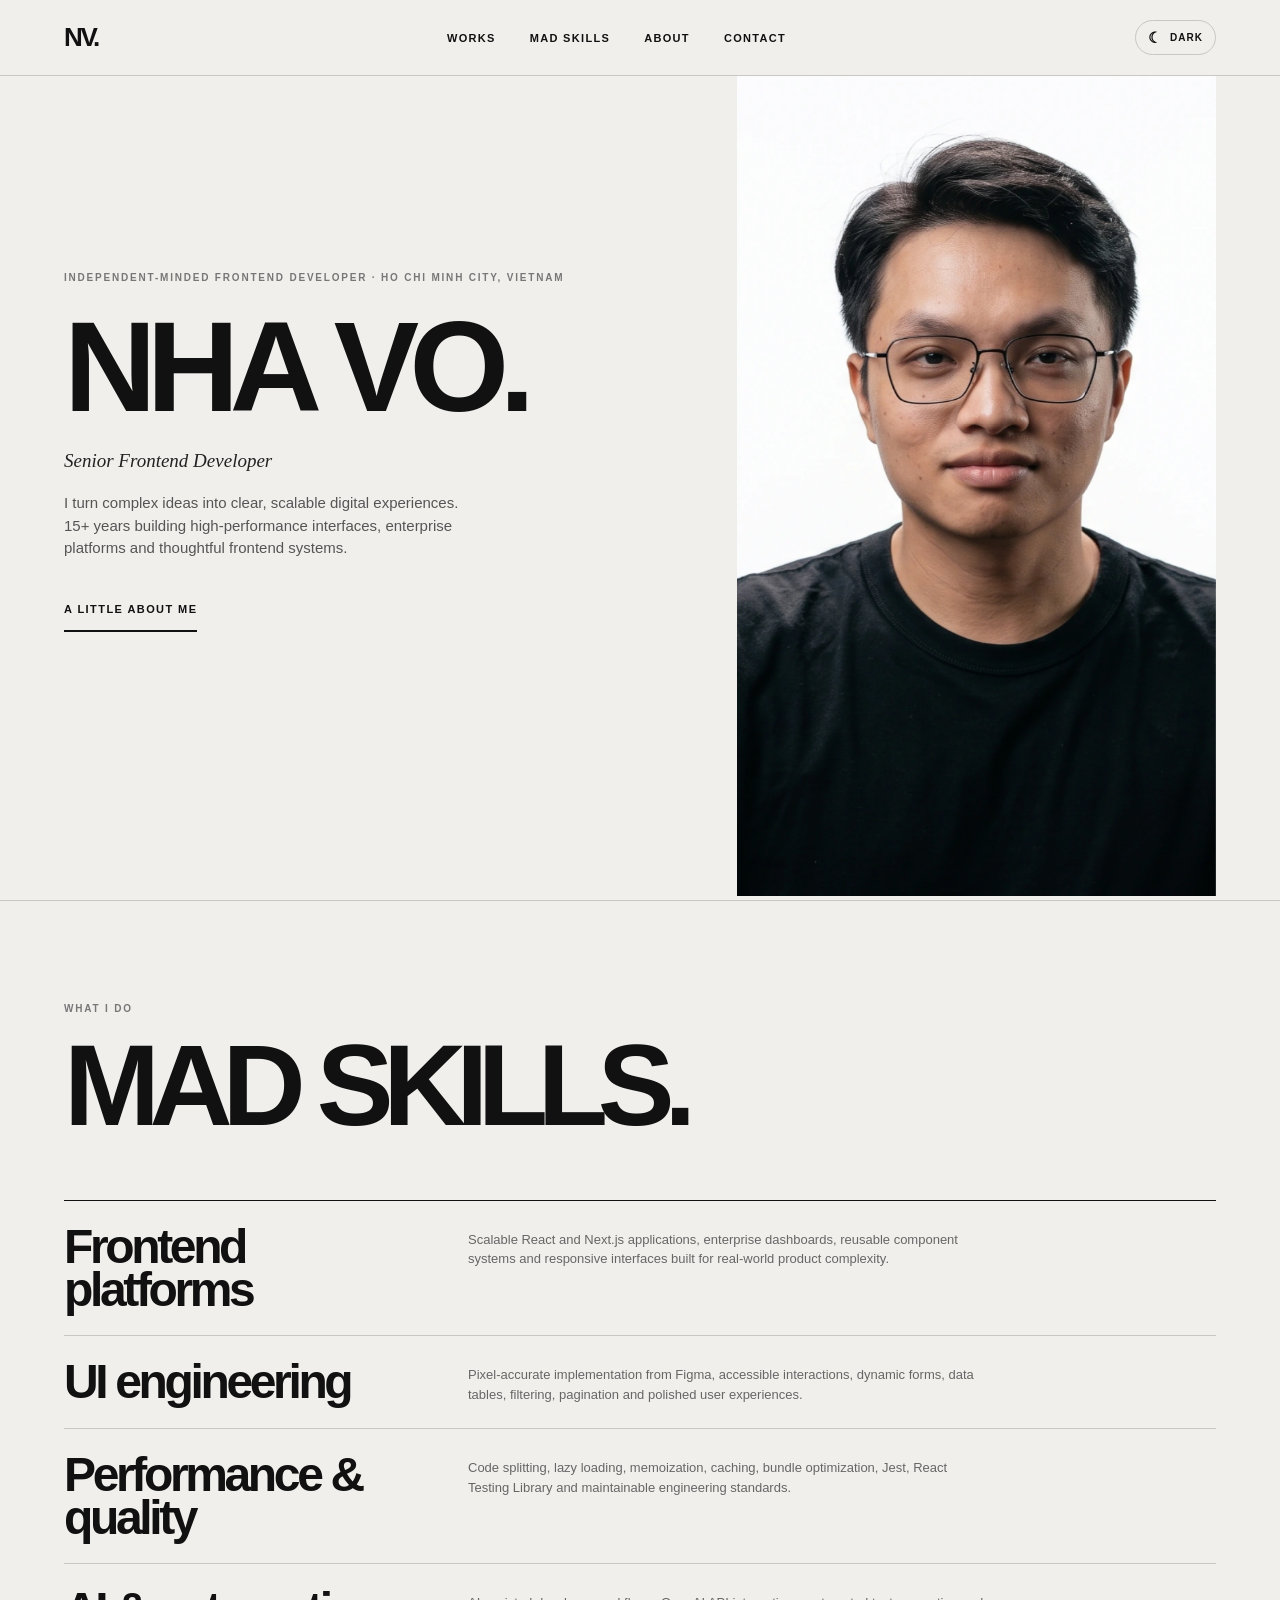
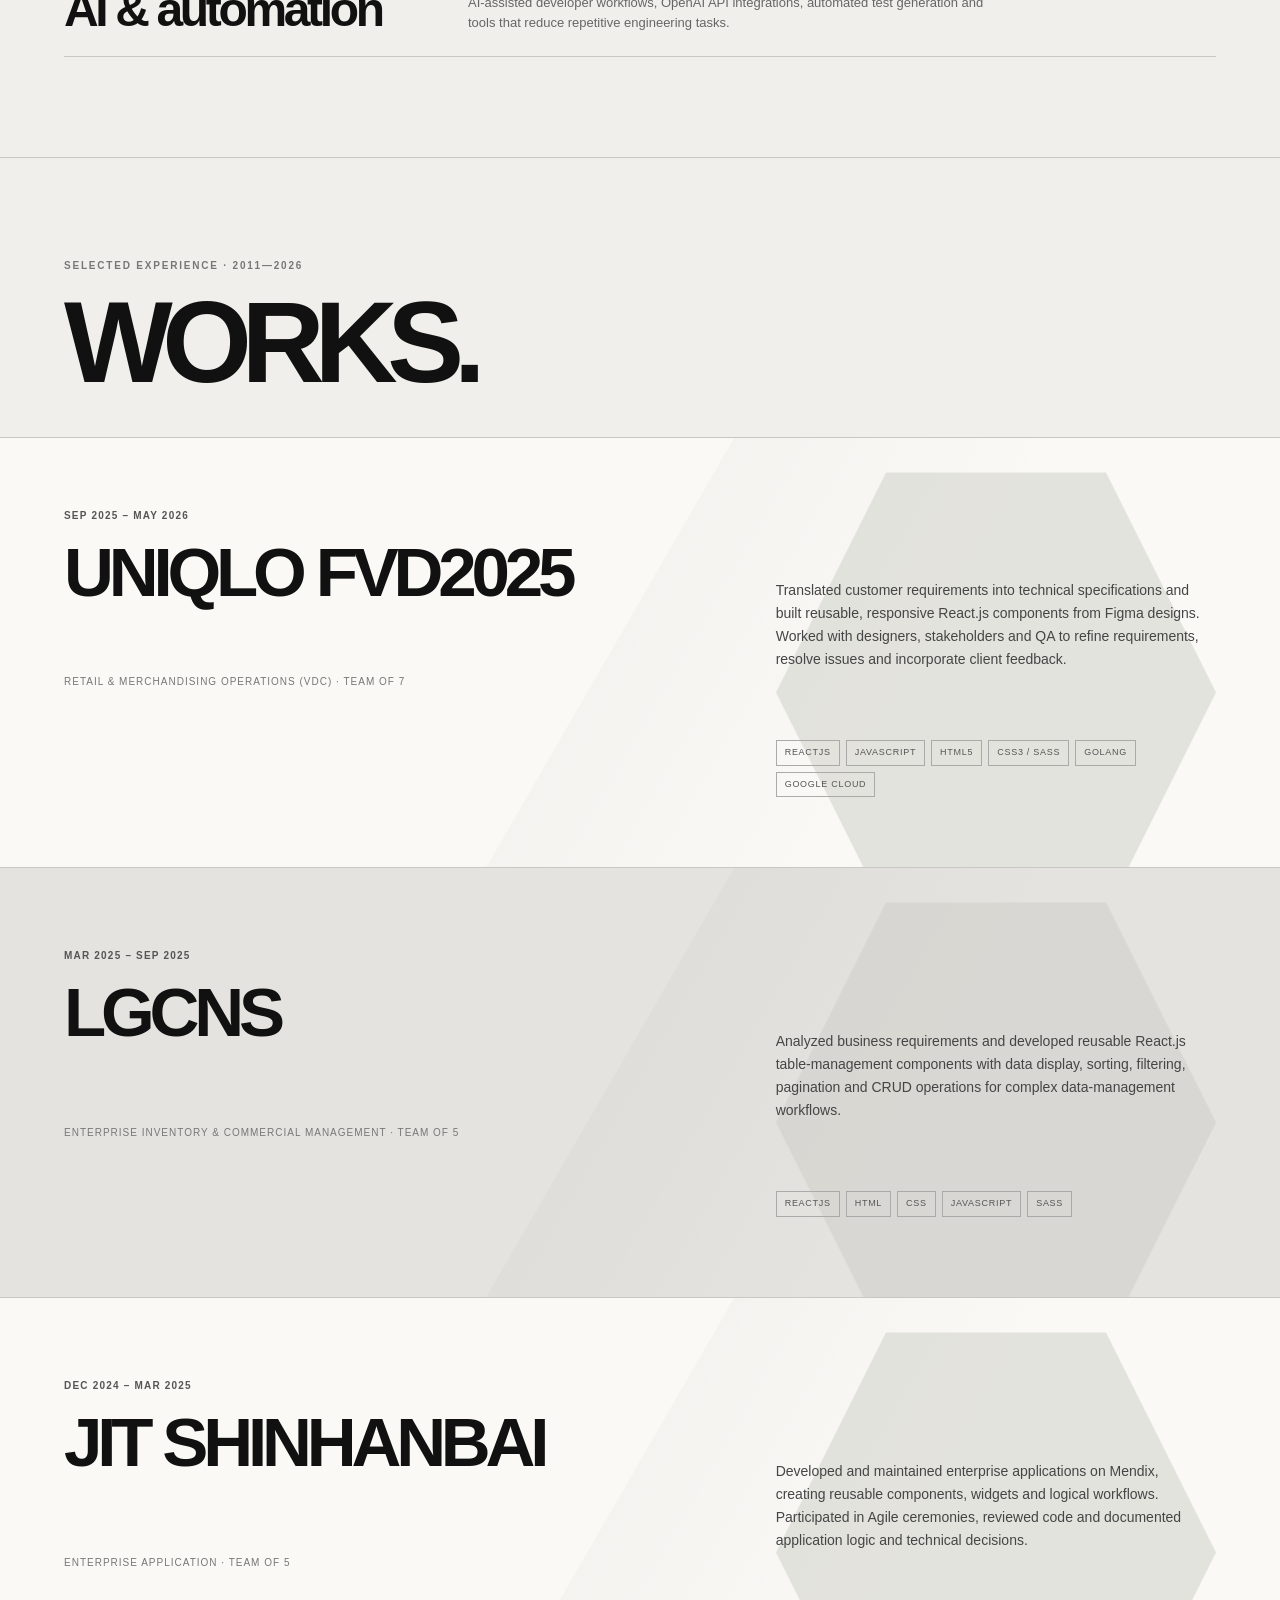
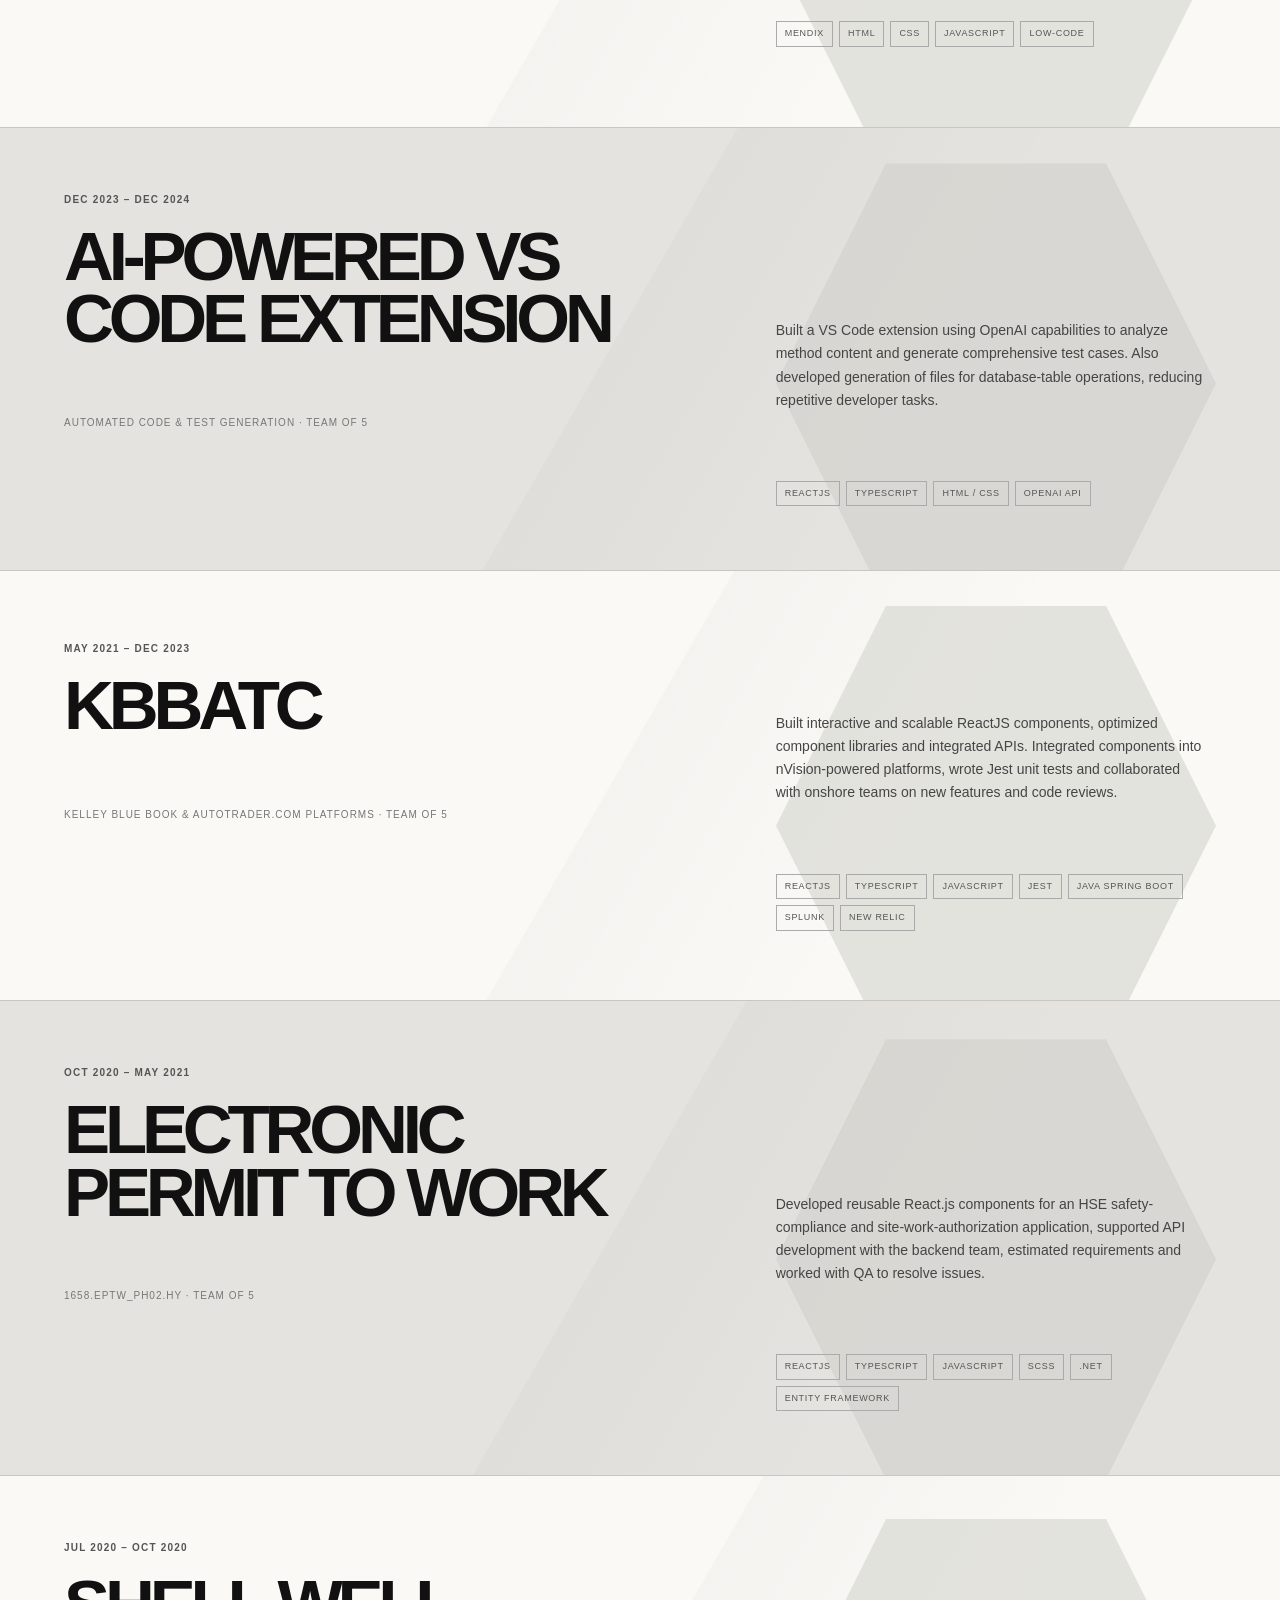
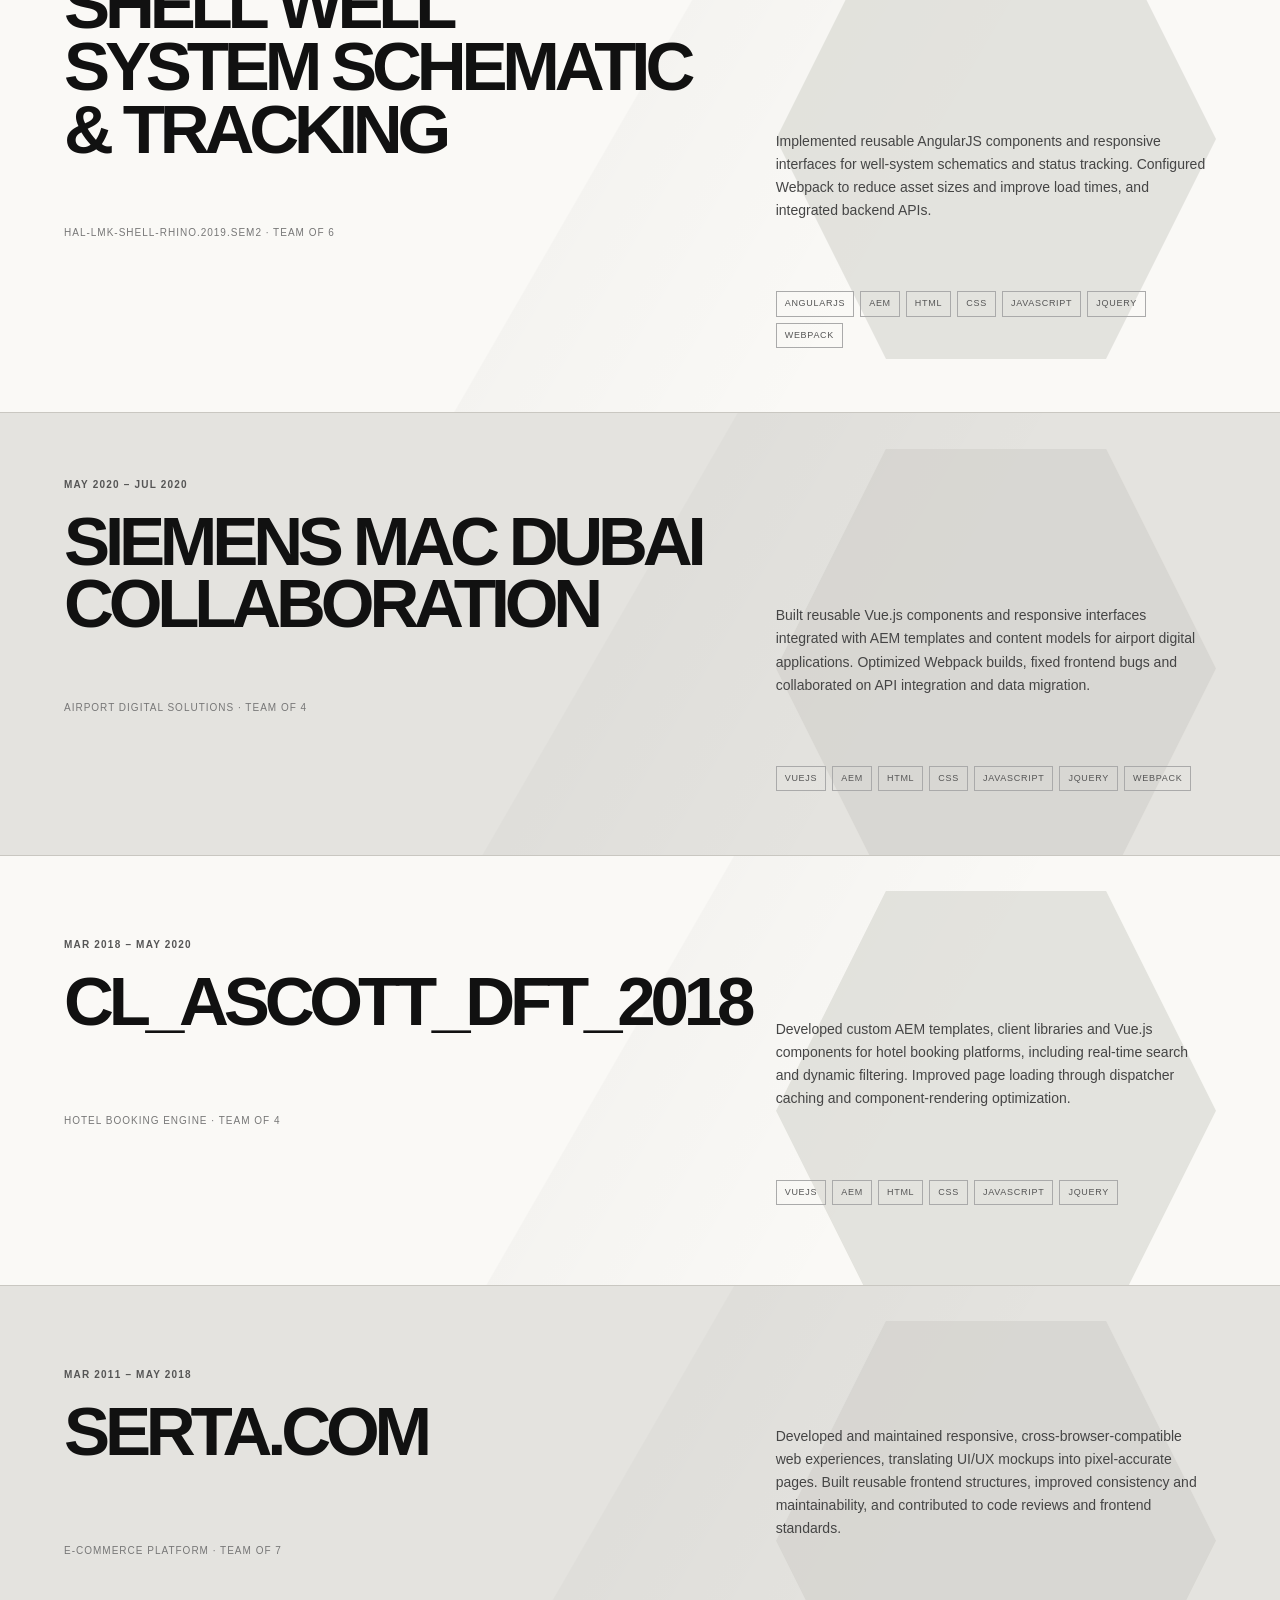
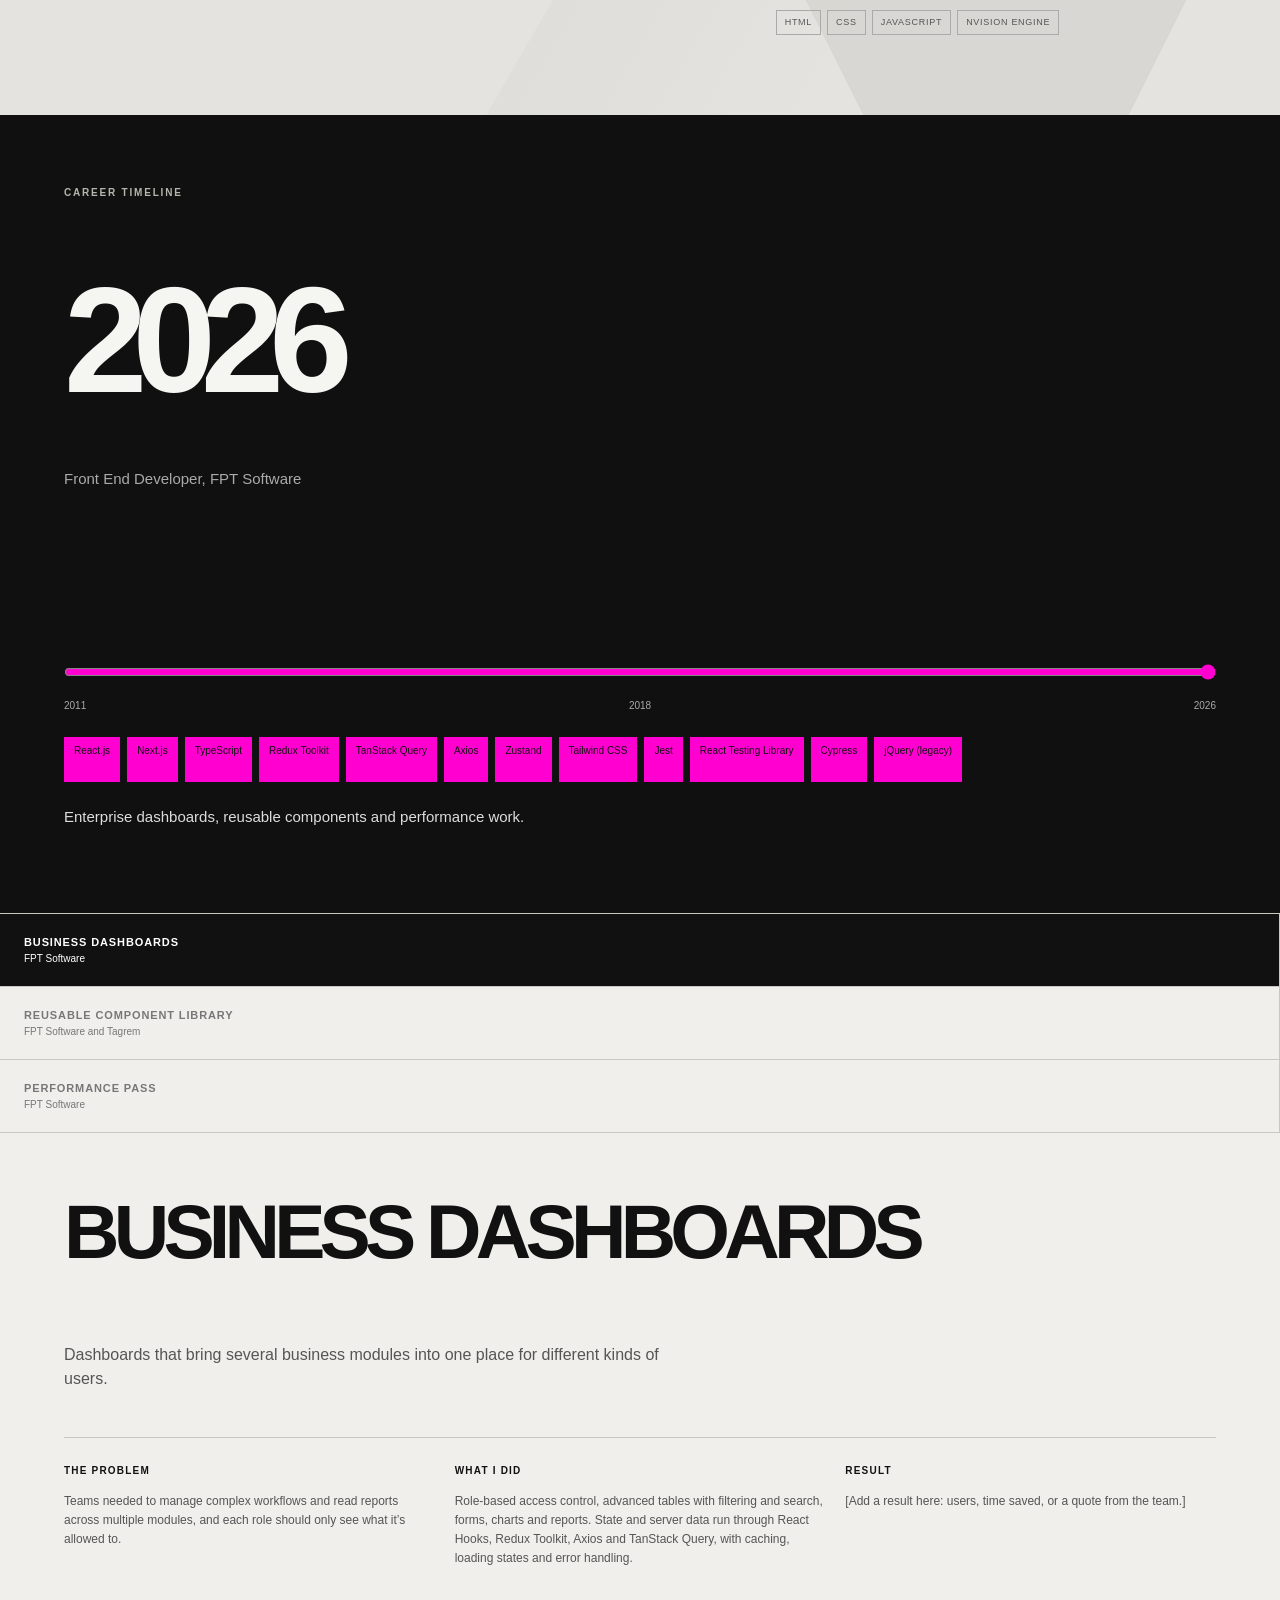
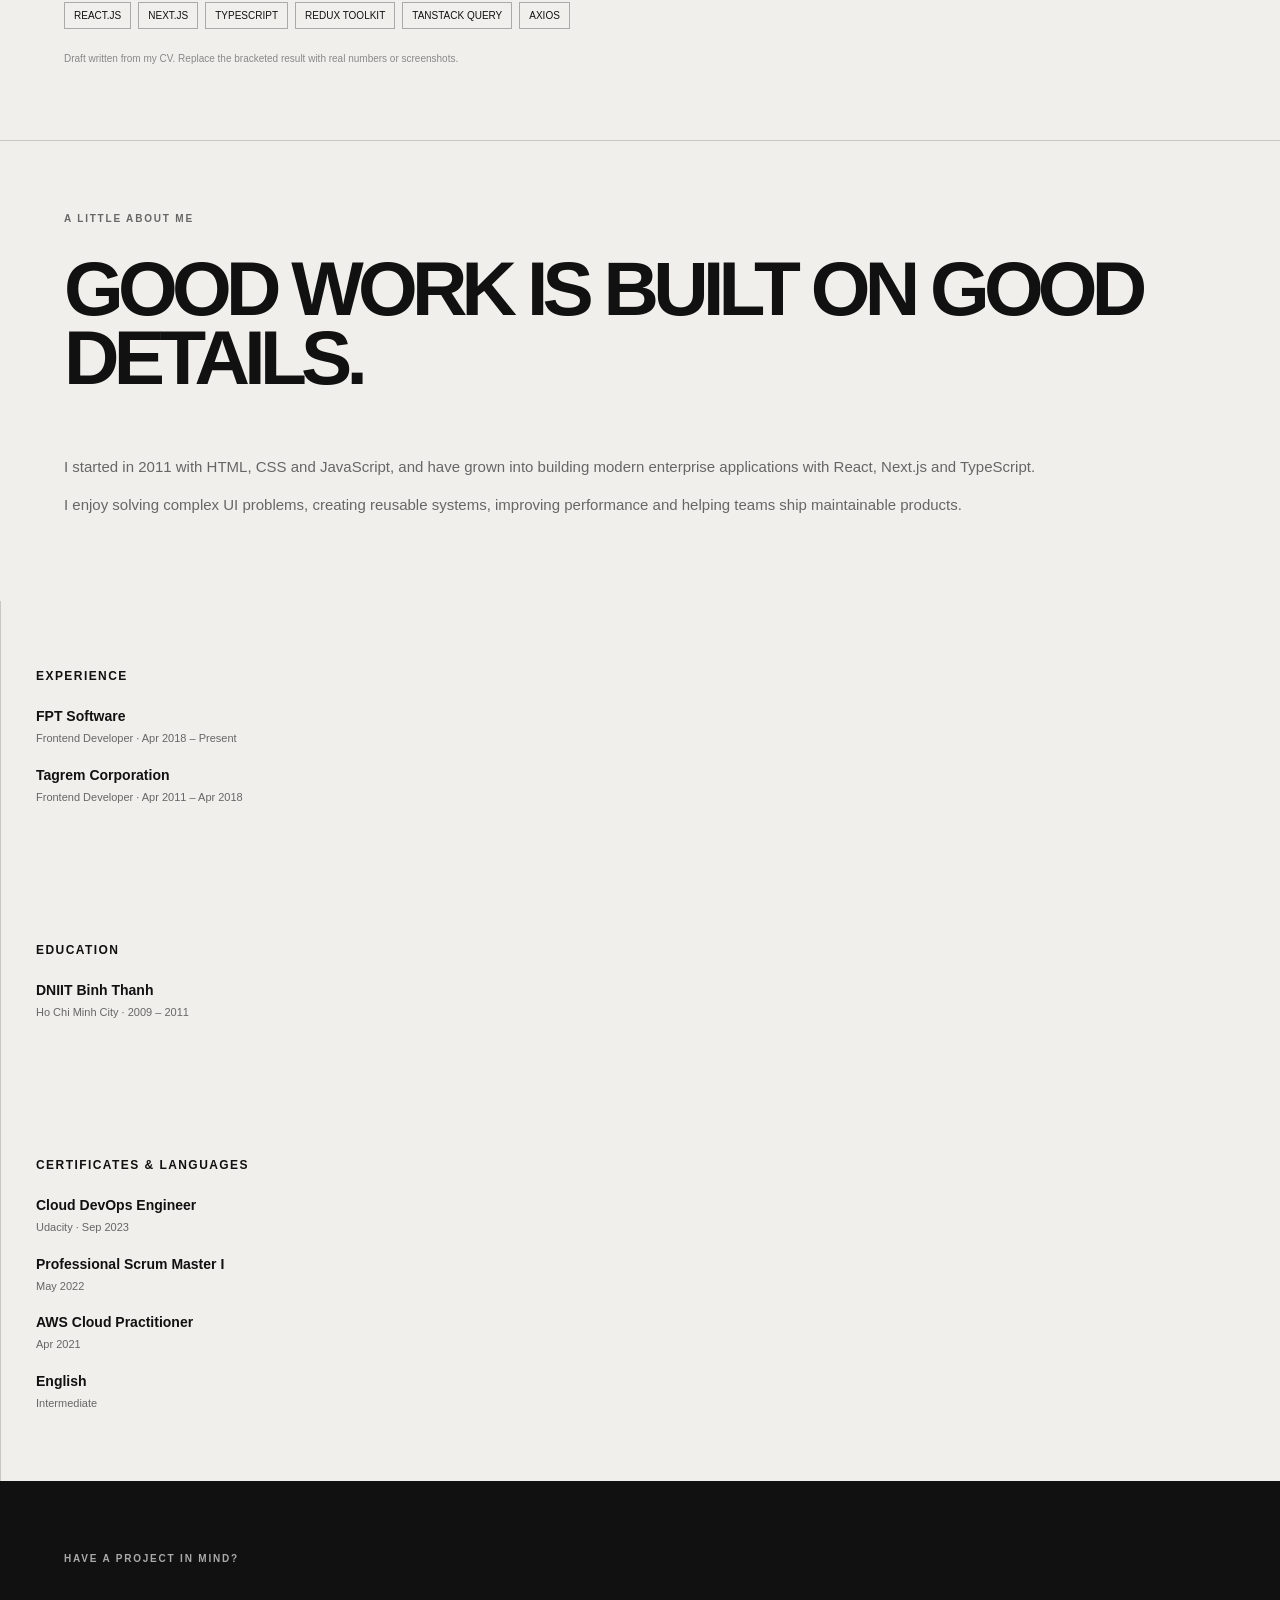
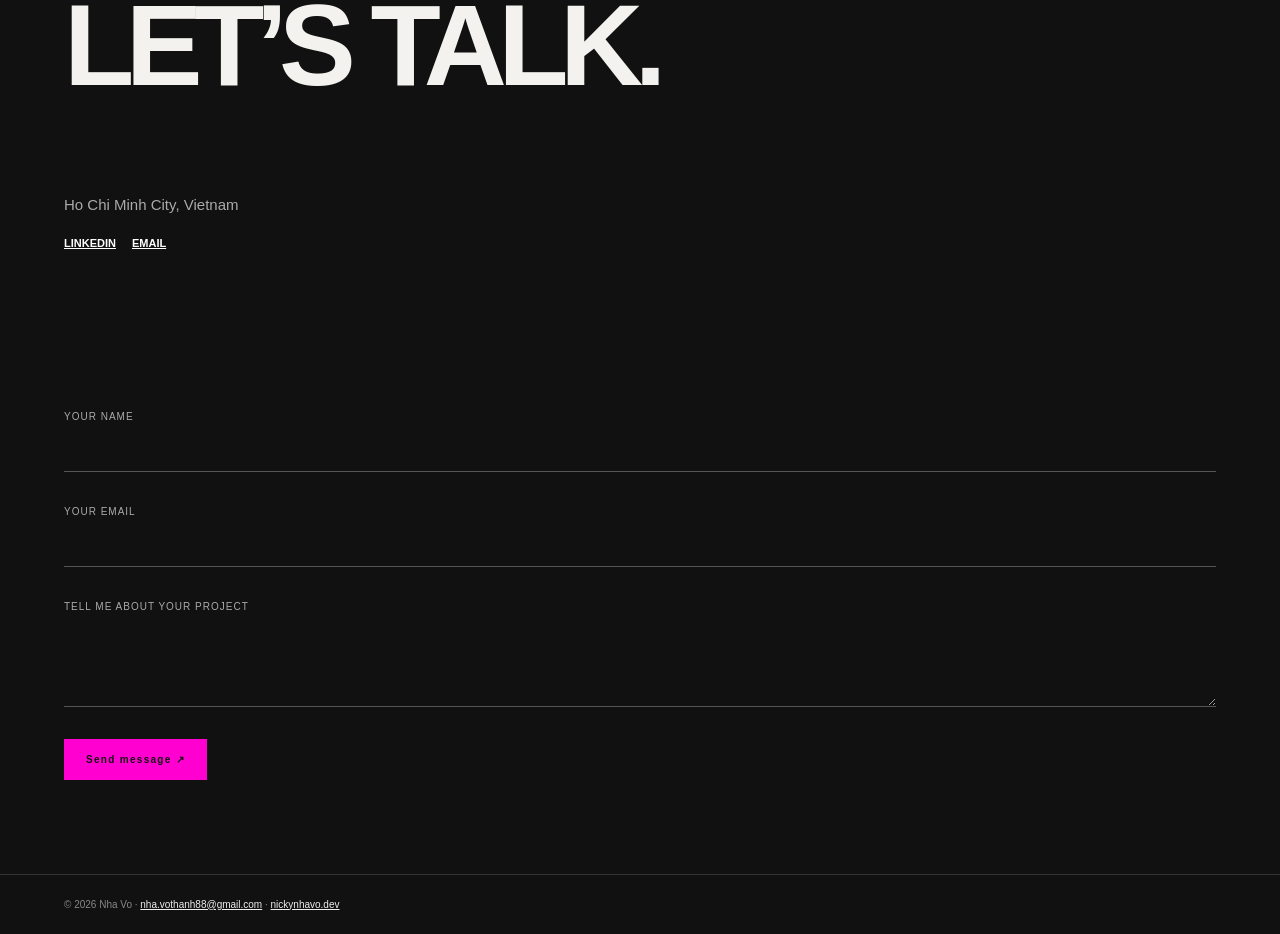
==== commit f0a2d9d7: "Update index.html" ====
--- a/index.html
+++ b/index.html
@@ -230,7 +230,7 @@
   <div class="kicker">Independent-minded frontend developer · Ho Chi Minh City, Vietnam</div>
   <h1>Nha Vo.</h1>
   <p class="role">Senior Frontend Developer</p>
-  <p class="summary">I turn complex ideas into clear, scalable digital experiences. 15+ years building high-performance interfaces, enterprise platforms and thoughtful frontend systems.</p>
+  <p class="summary">I turn complex ideas into clear, scalable digital experiences. <br />15+ years building high-performance interfaces, enterprise platforms and thoughtful frontend systems.</p>
   <a class="cta" href="#about">A little about me</a>
  </div>
  <figure class="hero-portrait" aria-label="Portrait of Nha Vo"><figure class="hero-portrait" aria-label="Portrait of Nha Vo">
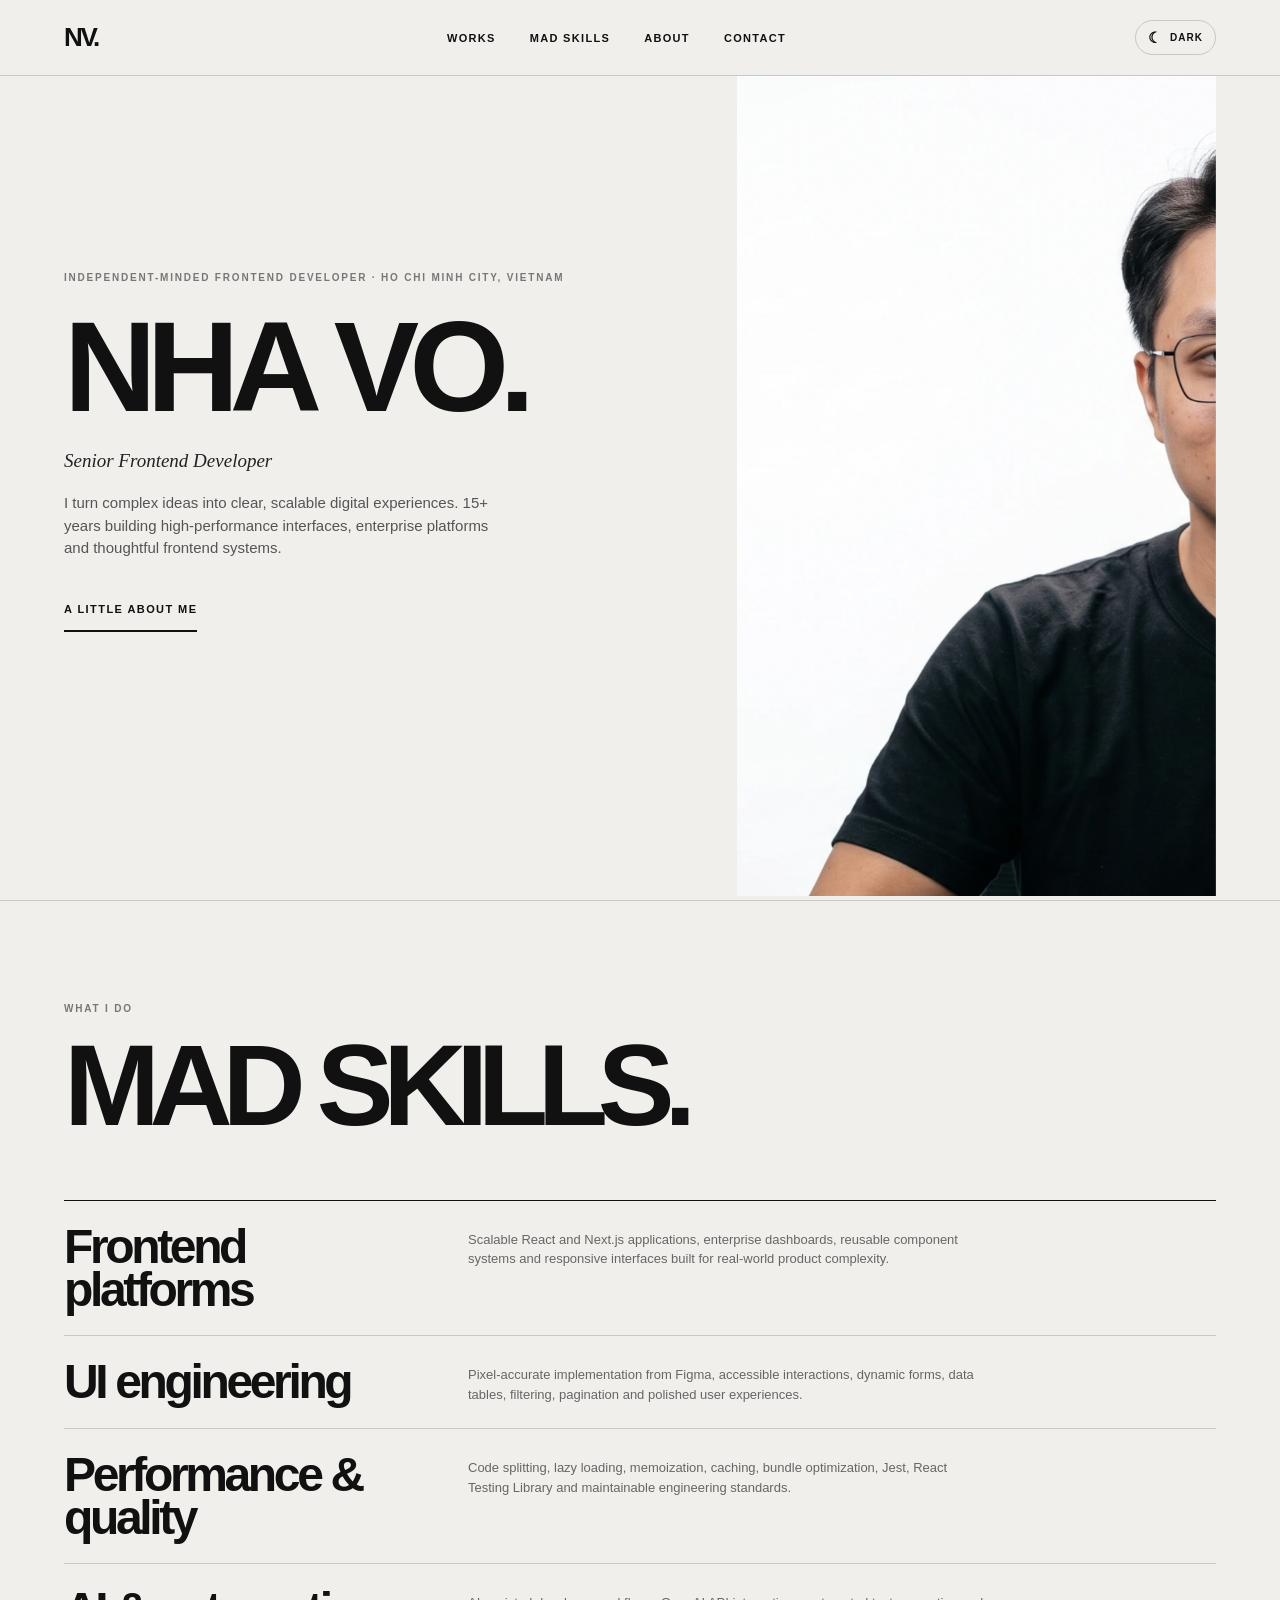
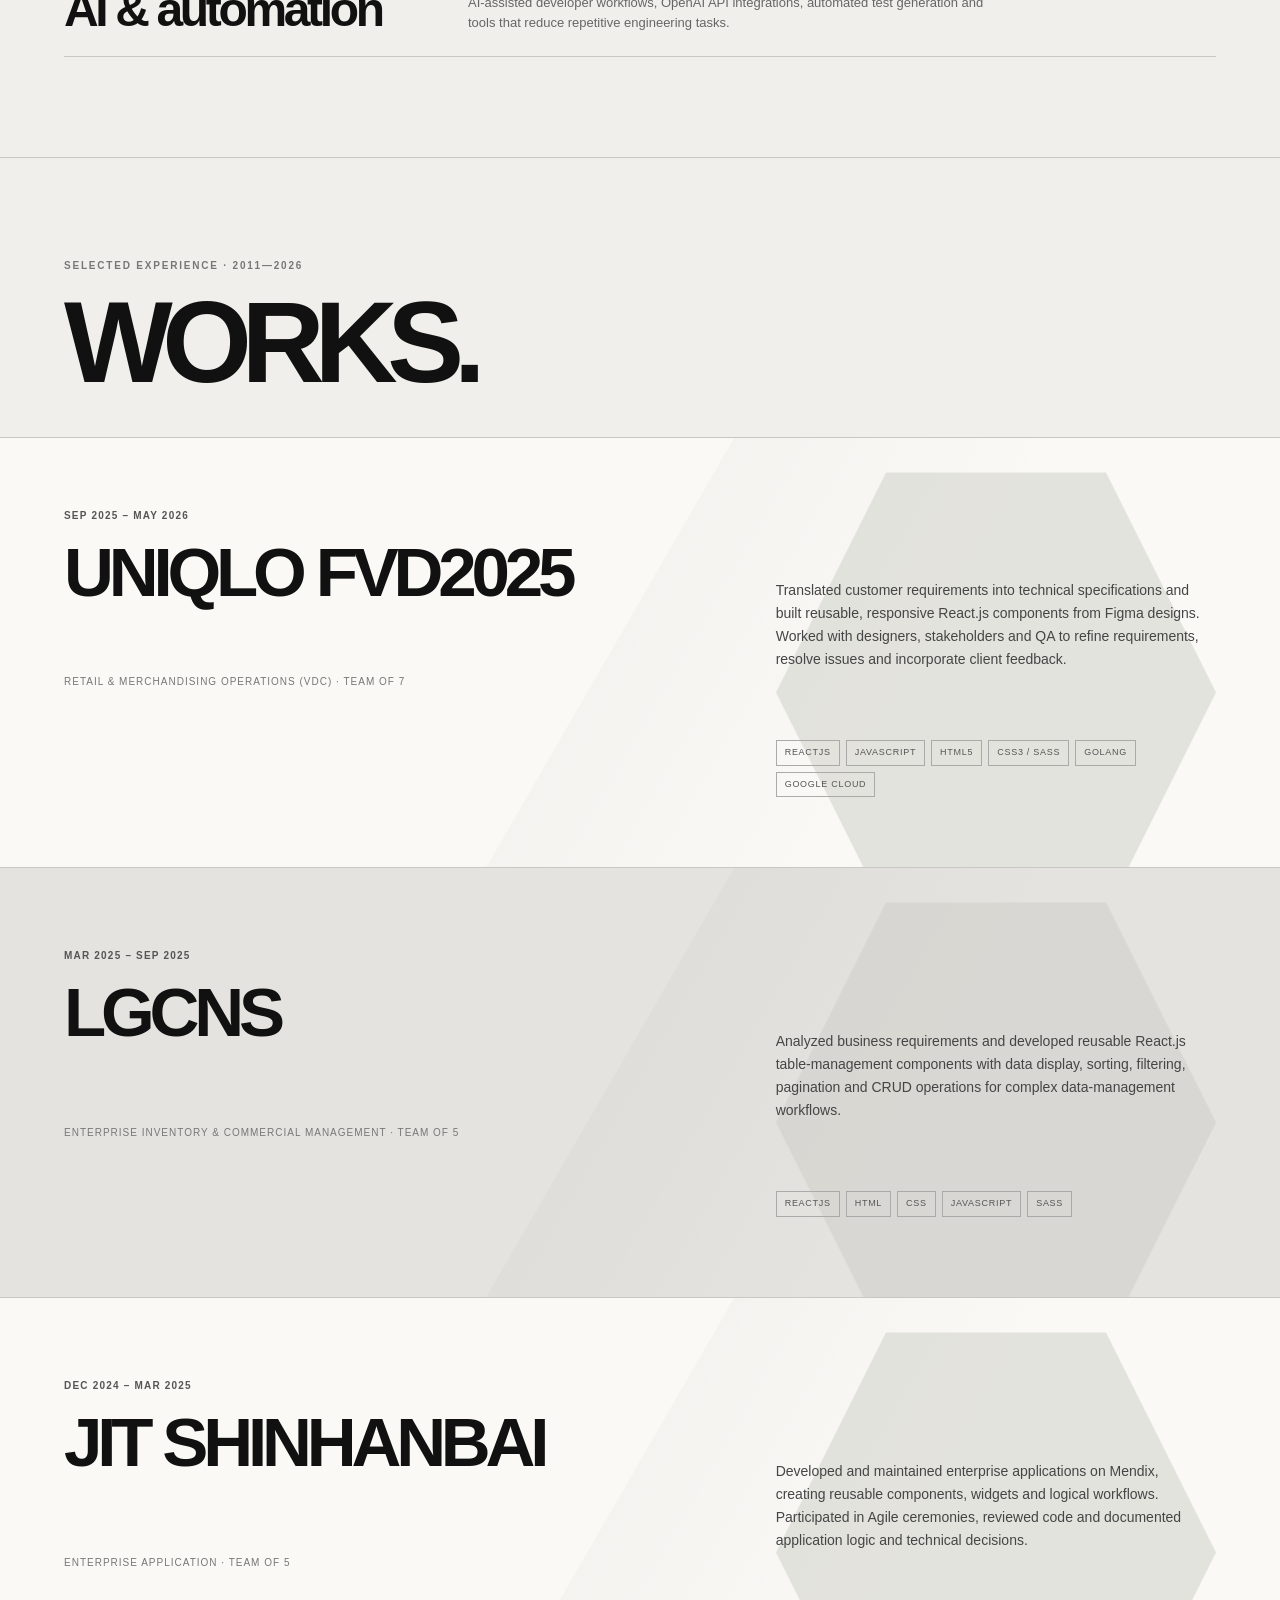
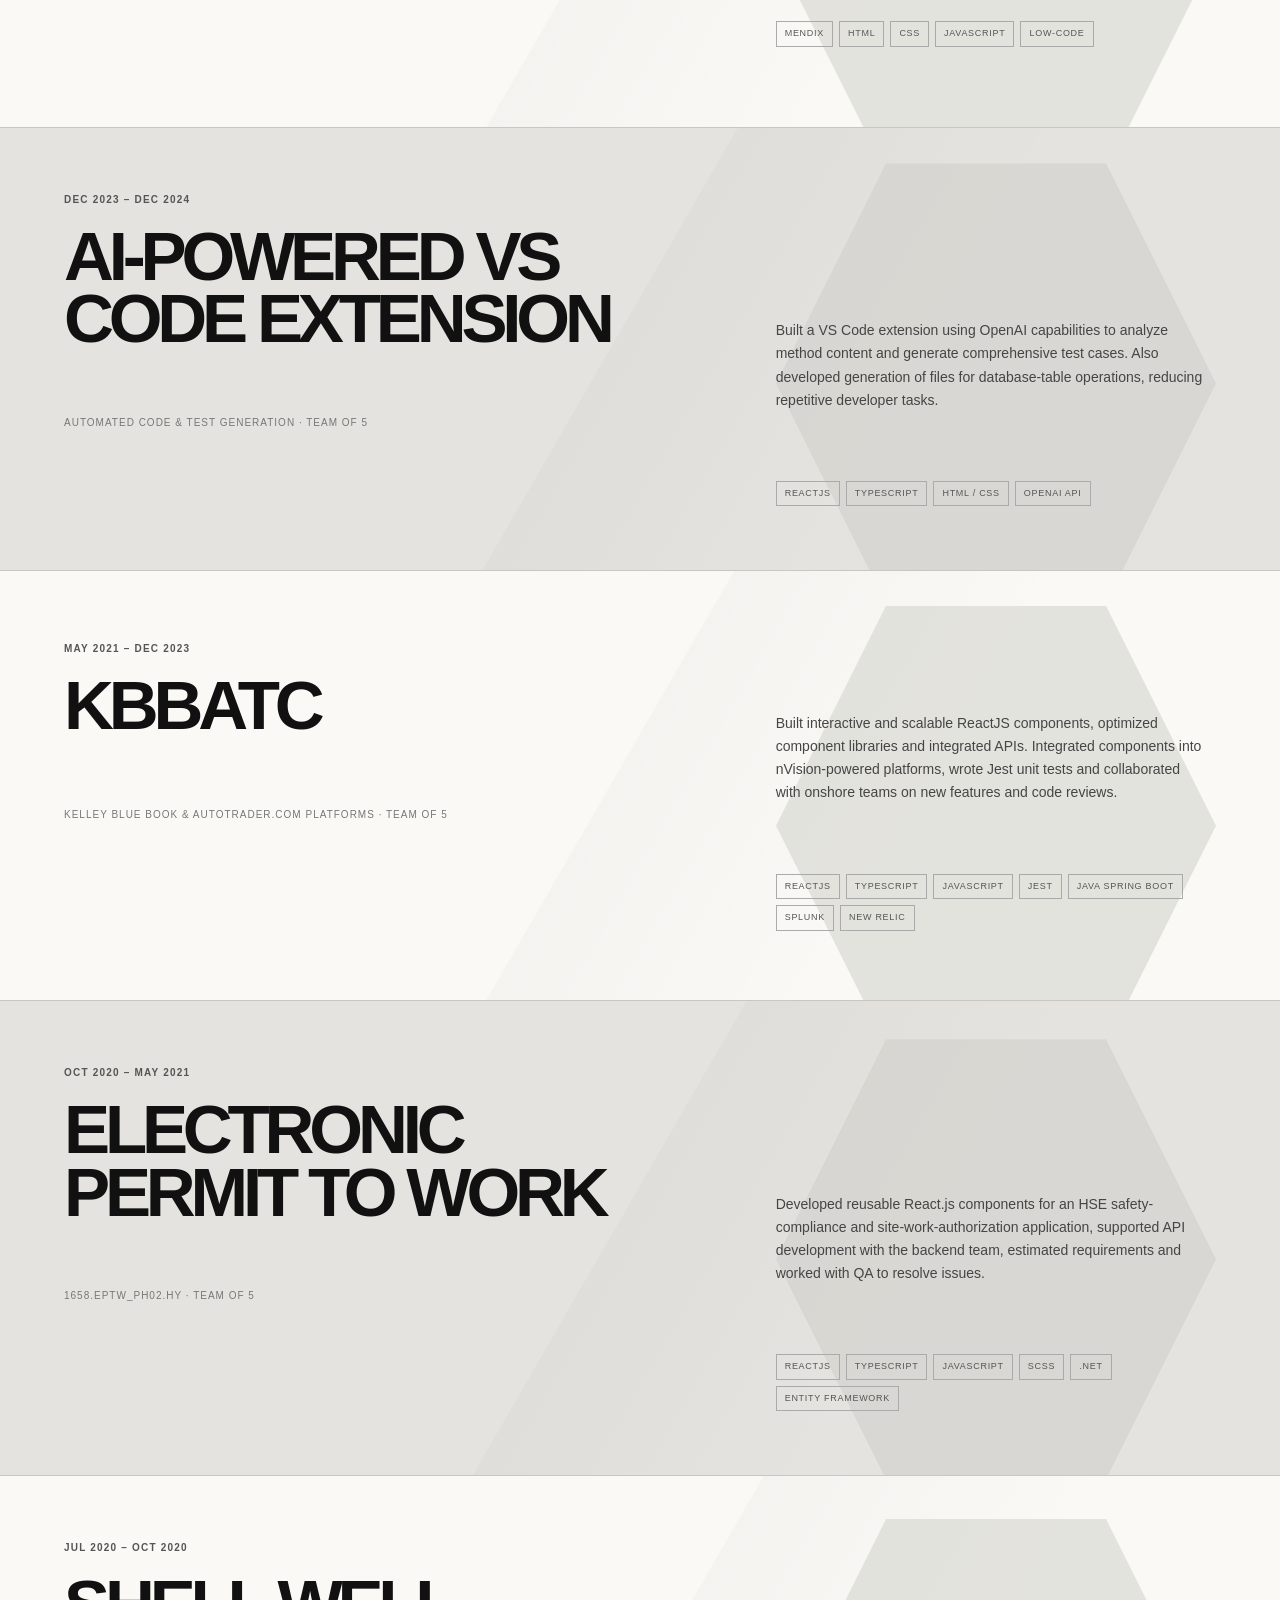
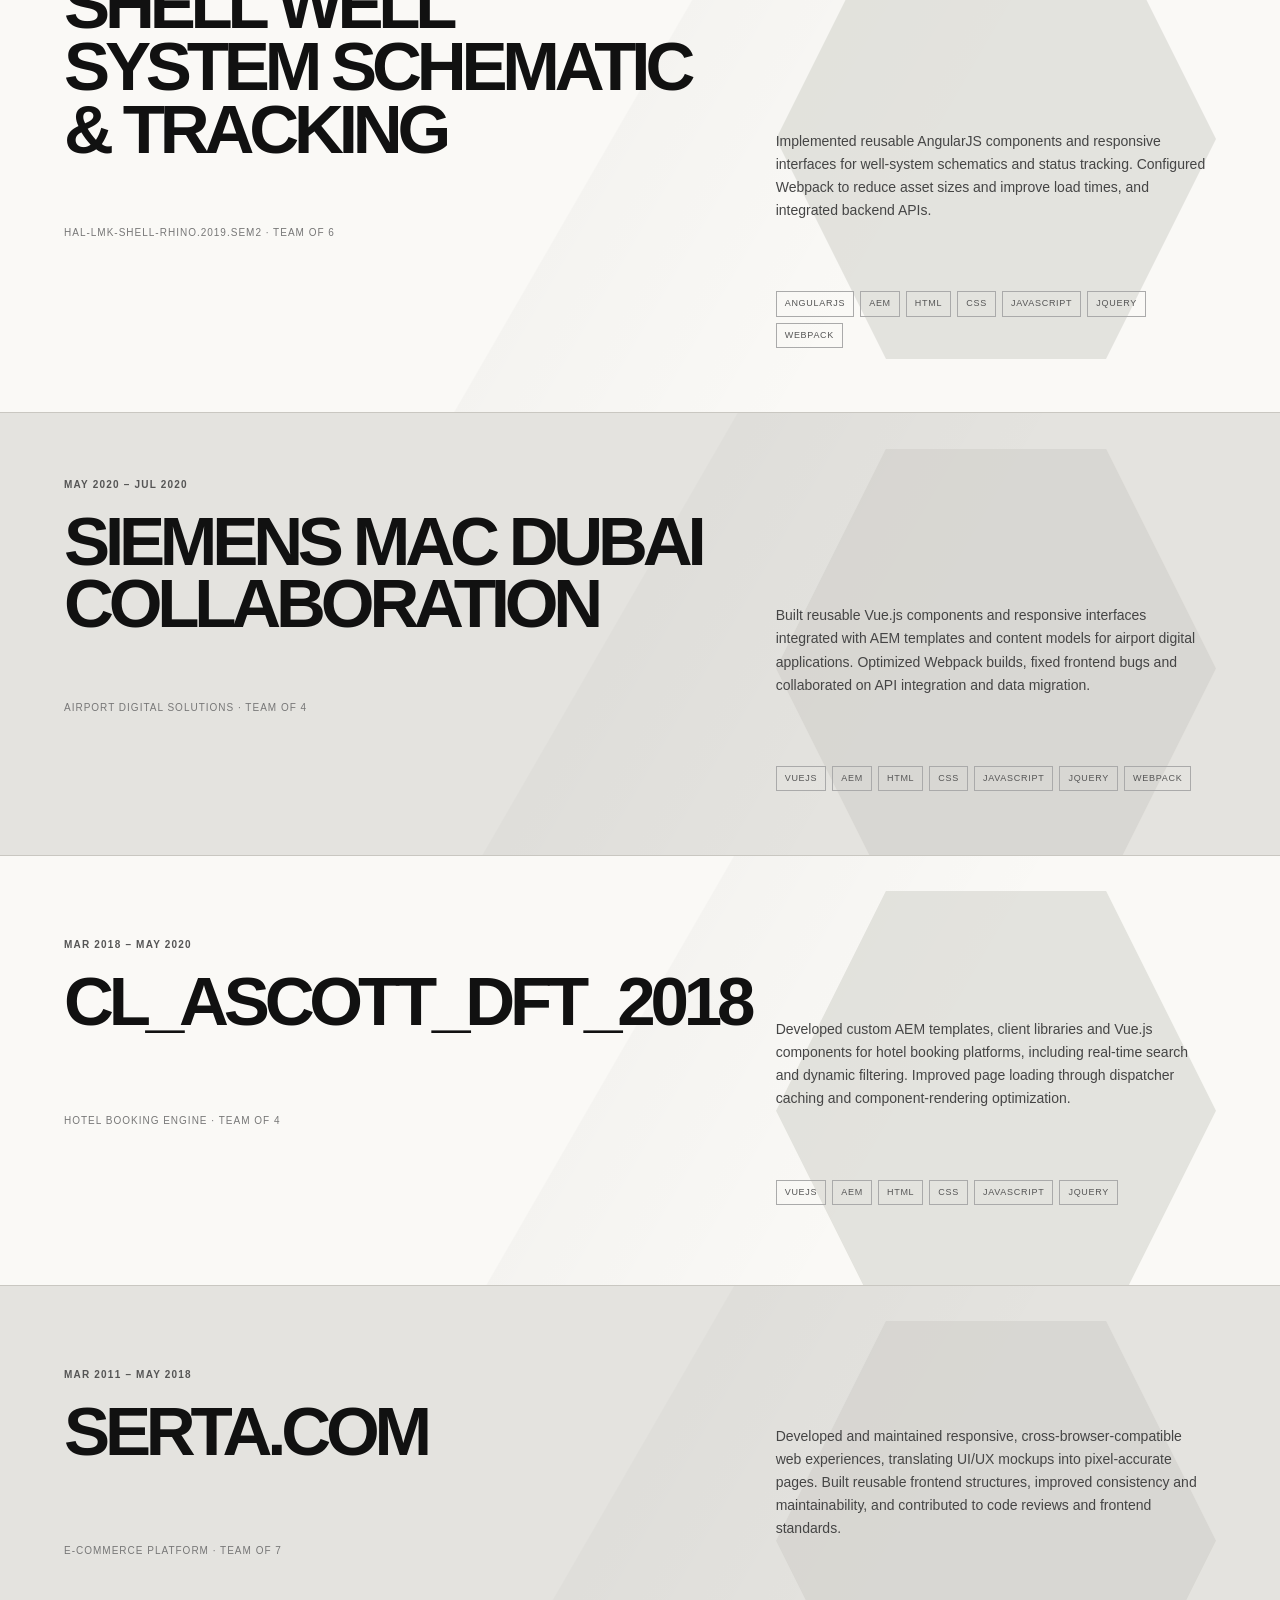
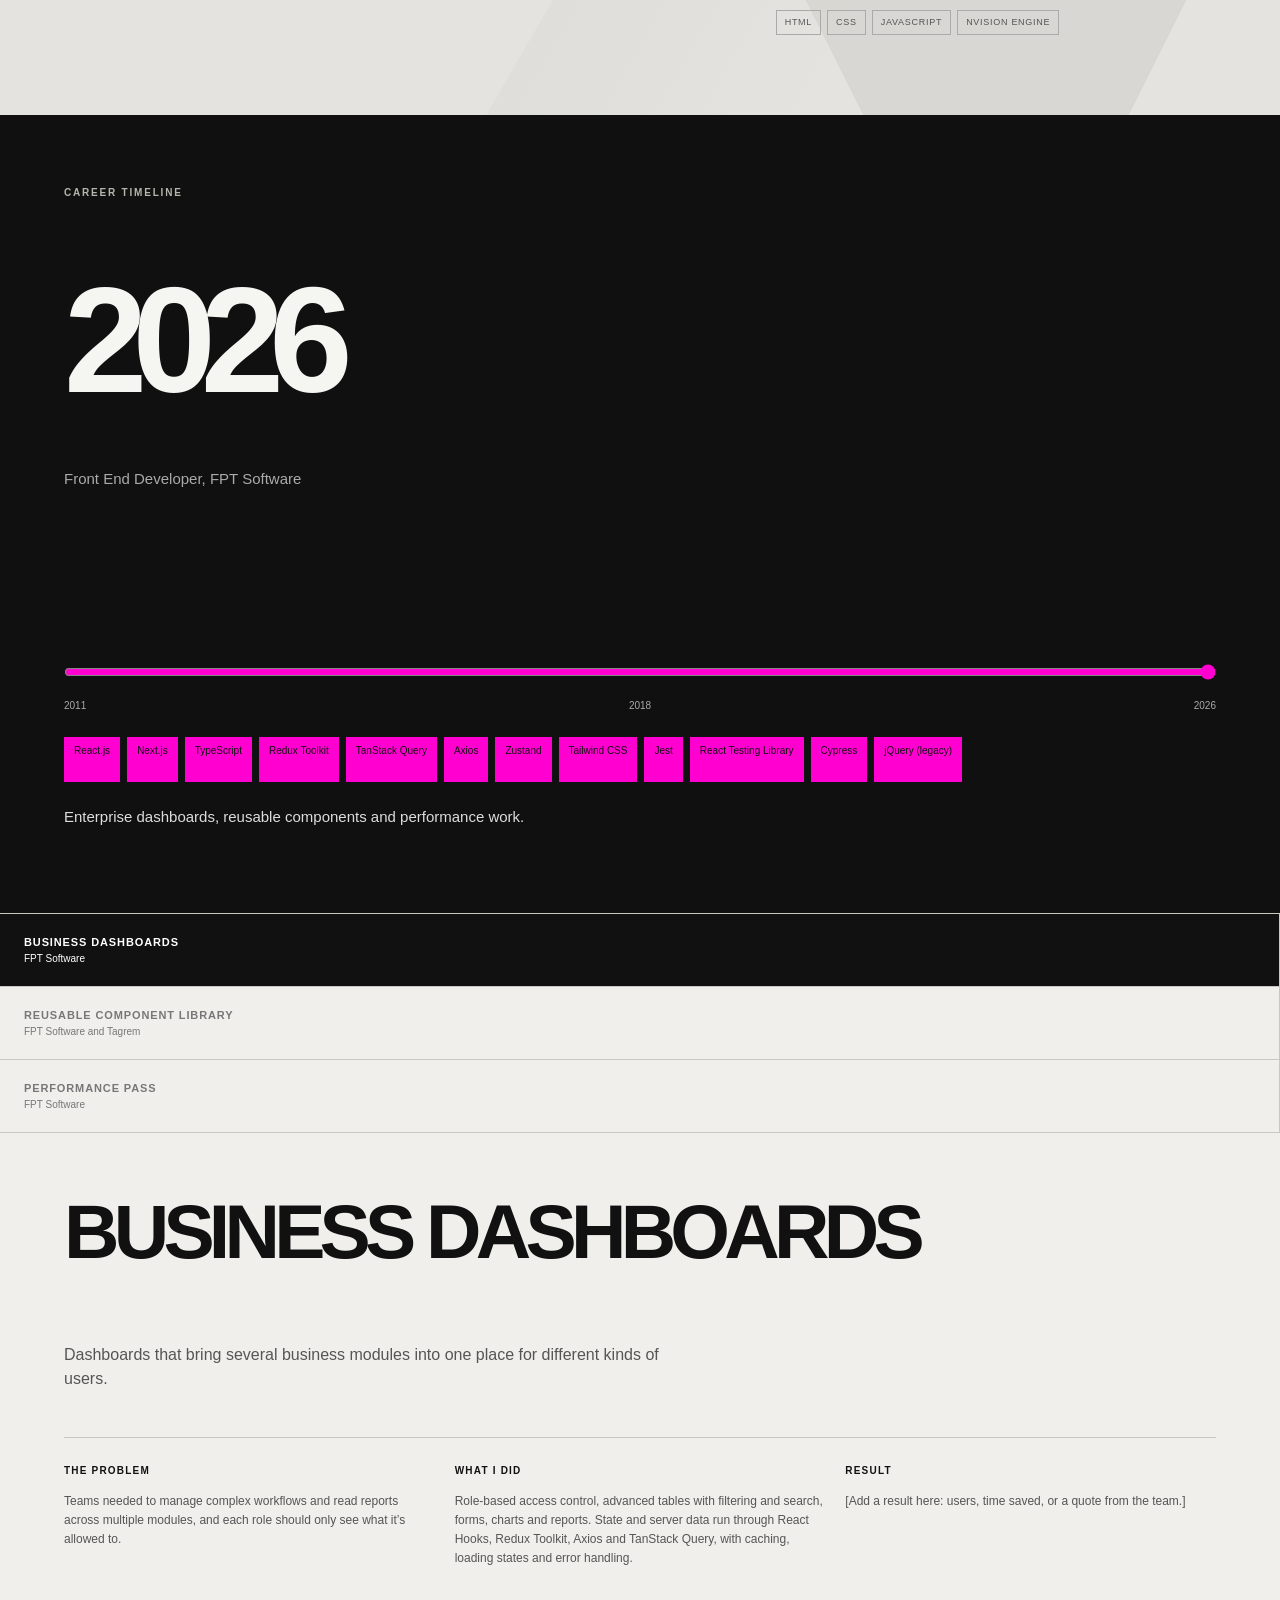
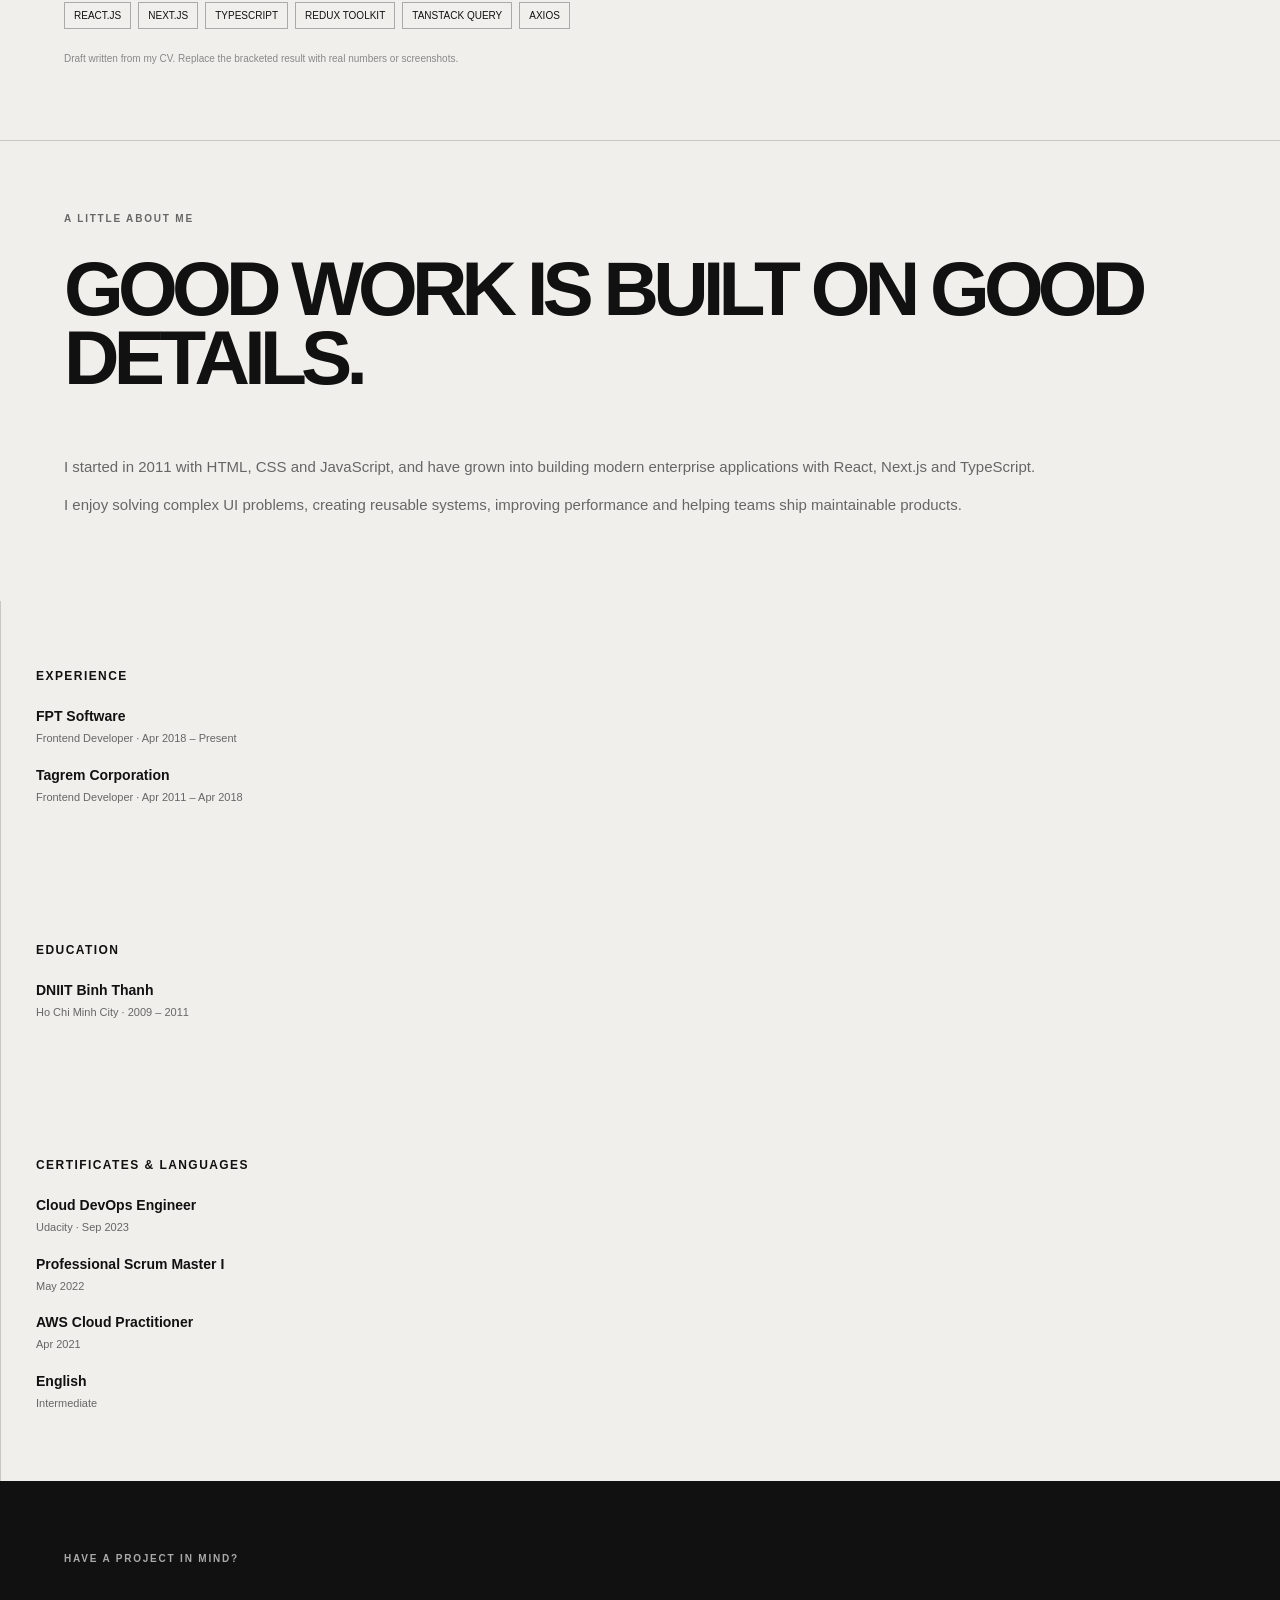
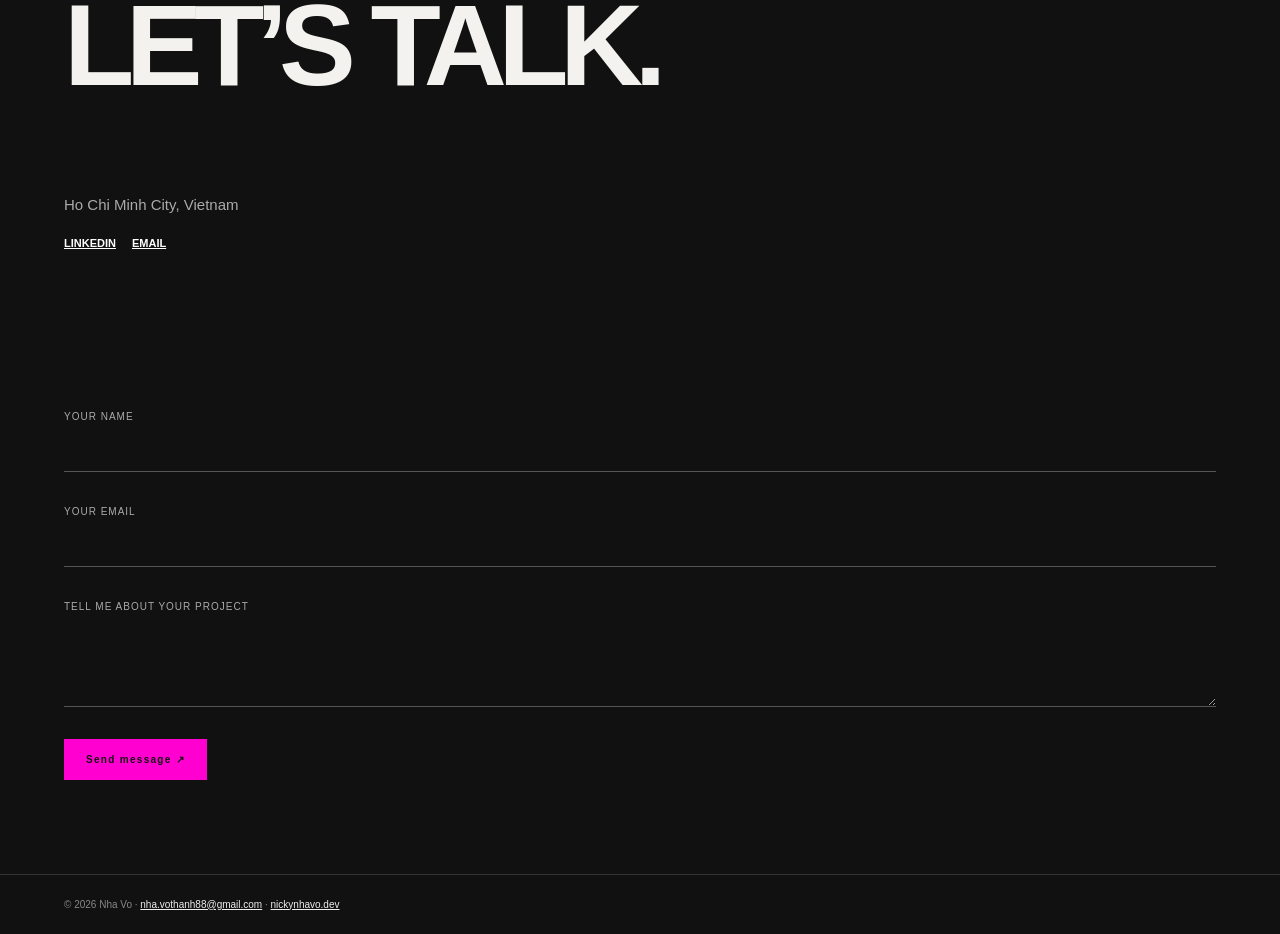
==== commit d39e21db: "Update index.html" ====
--- a/index.html
+++ b/index.html
@@ -230,12 +230,12 @@
   <div class="kicker">Independent-minded frontend developer · Ho Chi Minh City, Vietnam</div>
   <h1>Nha Vo.</h1>
   <p class="role">Senior Frontend Developer</p>
-  <p class="summary">I turn complex ideas into clear, scalable digital experiences. <br />15+ years building high-performance interfaces, enterprise platforms and thoughtful frontend systems.</p>
+  <p class="summary">I turn complex ideas into clear, scalable digital experiences. 15+ years building high-performance interfaces, enterprise platforms and thoughtful frontend systems.</p>
   <a class="cta" href="#about">A little about me</a>
  </div>
  <figure class="hero-portrait" aria-label="Portrait of Nha Vo"><figure class="hero-portrait" aria-label="Portrait of Nha Vo">
-  <img class="hero-avatar hero-avatar-light" src="[data-uri]" alt="Nha Vo portrait" width="2048" height="1300" fetchpriority="high">
-  <img class="hero-avatar hero-avatar-dark" src="[data-uri]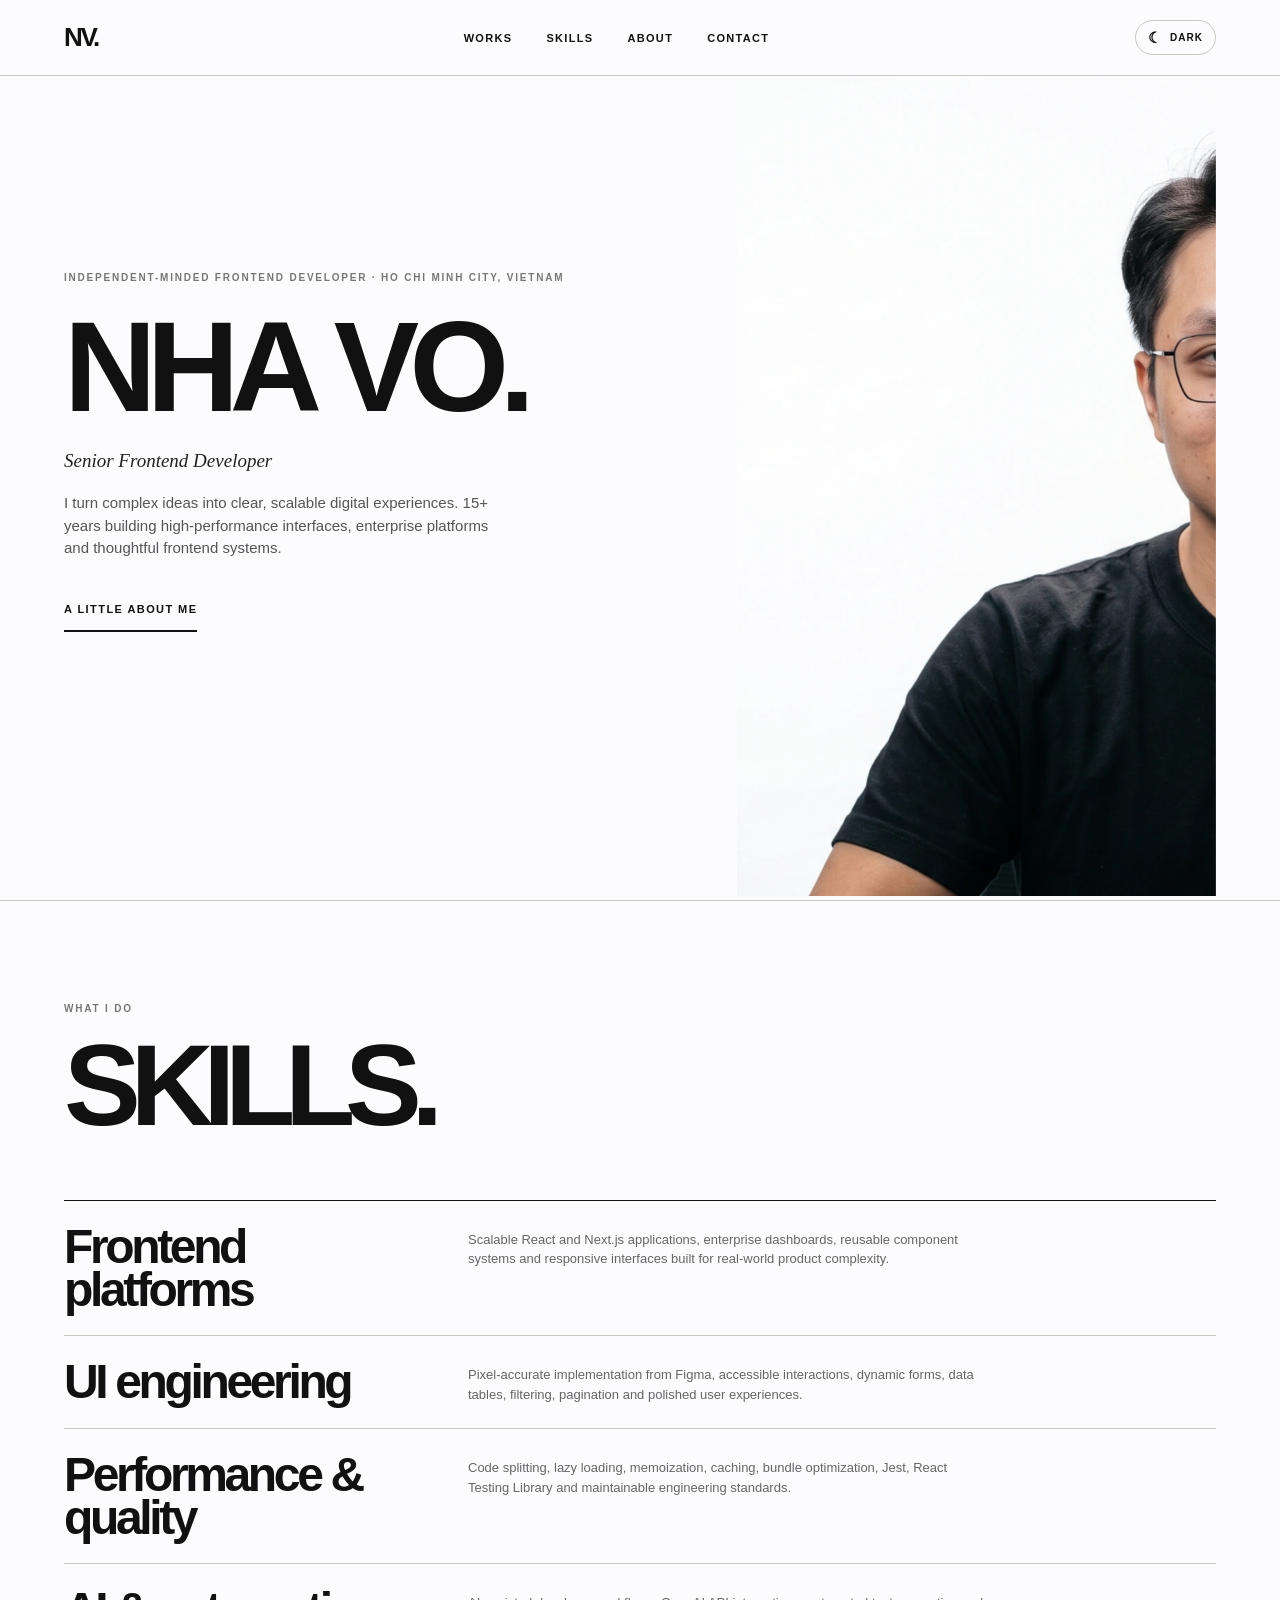
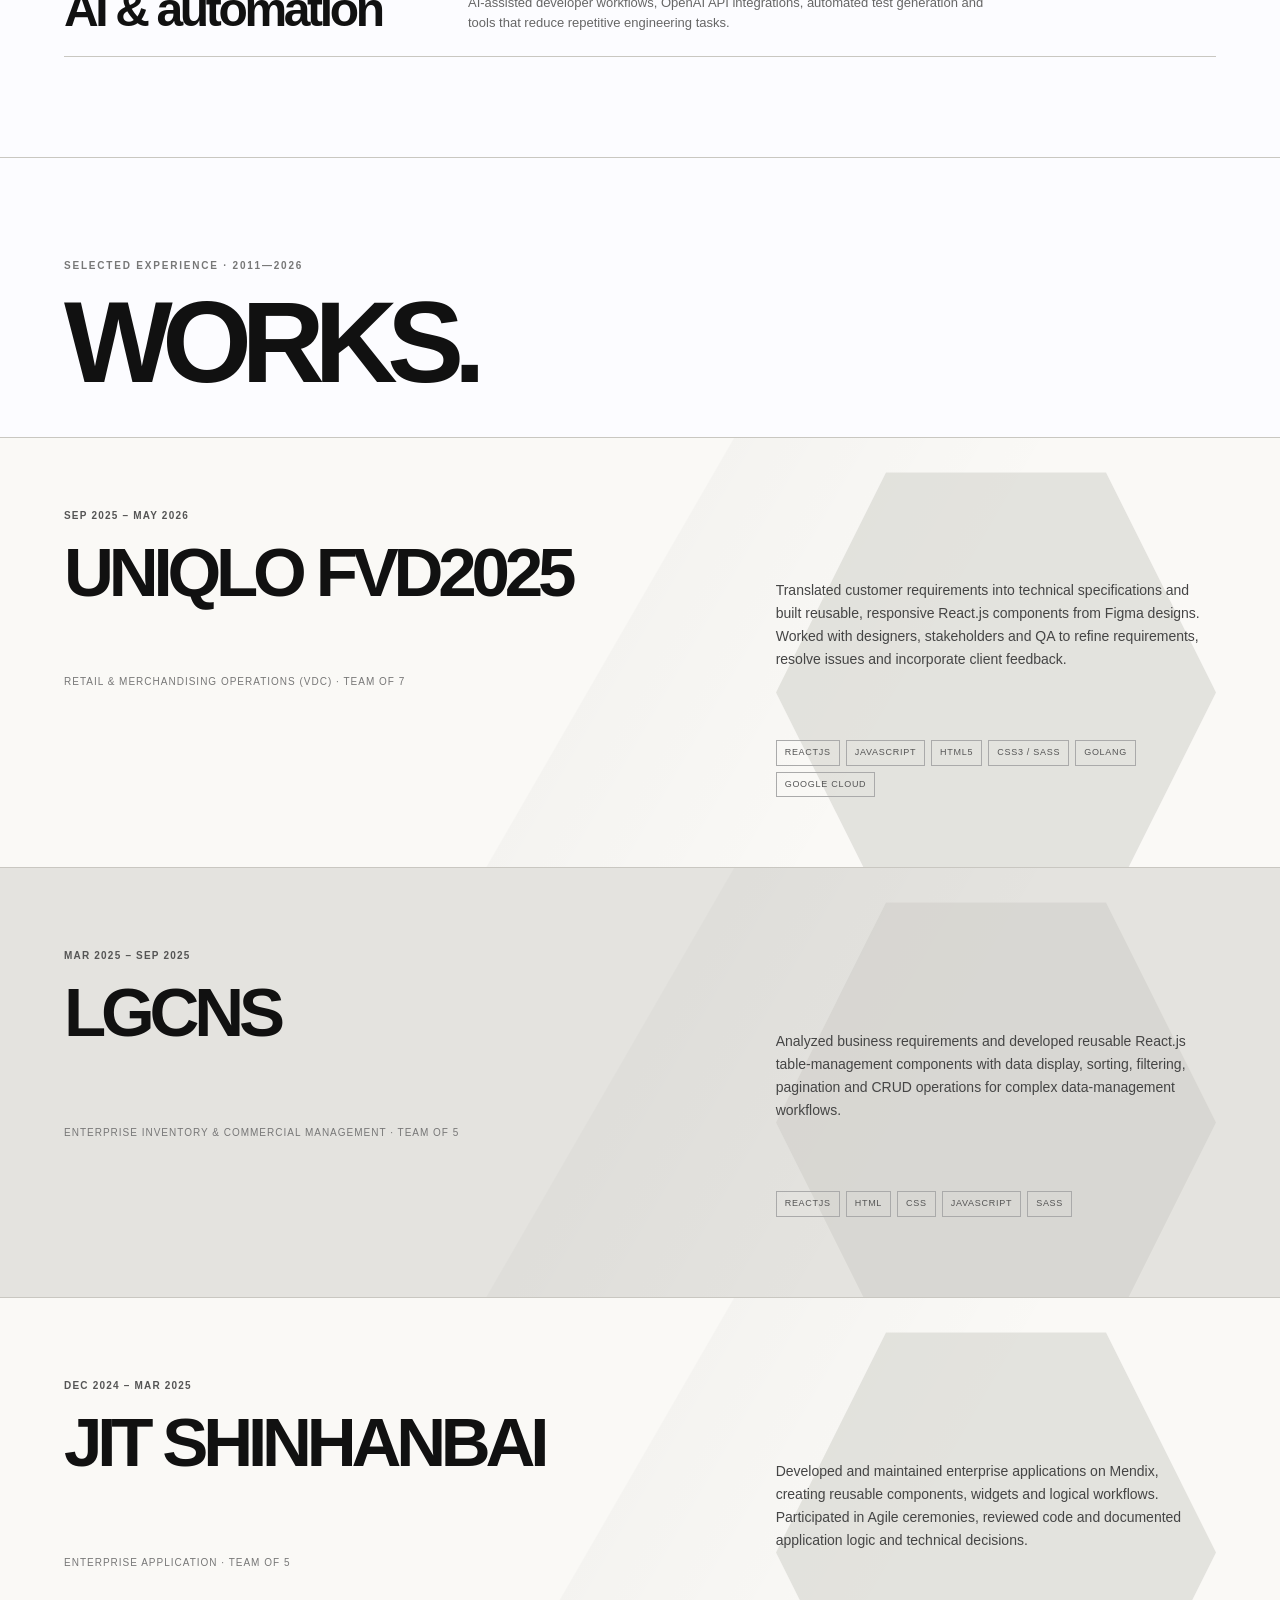
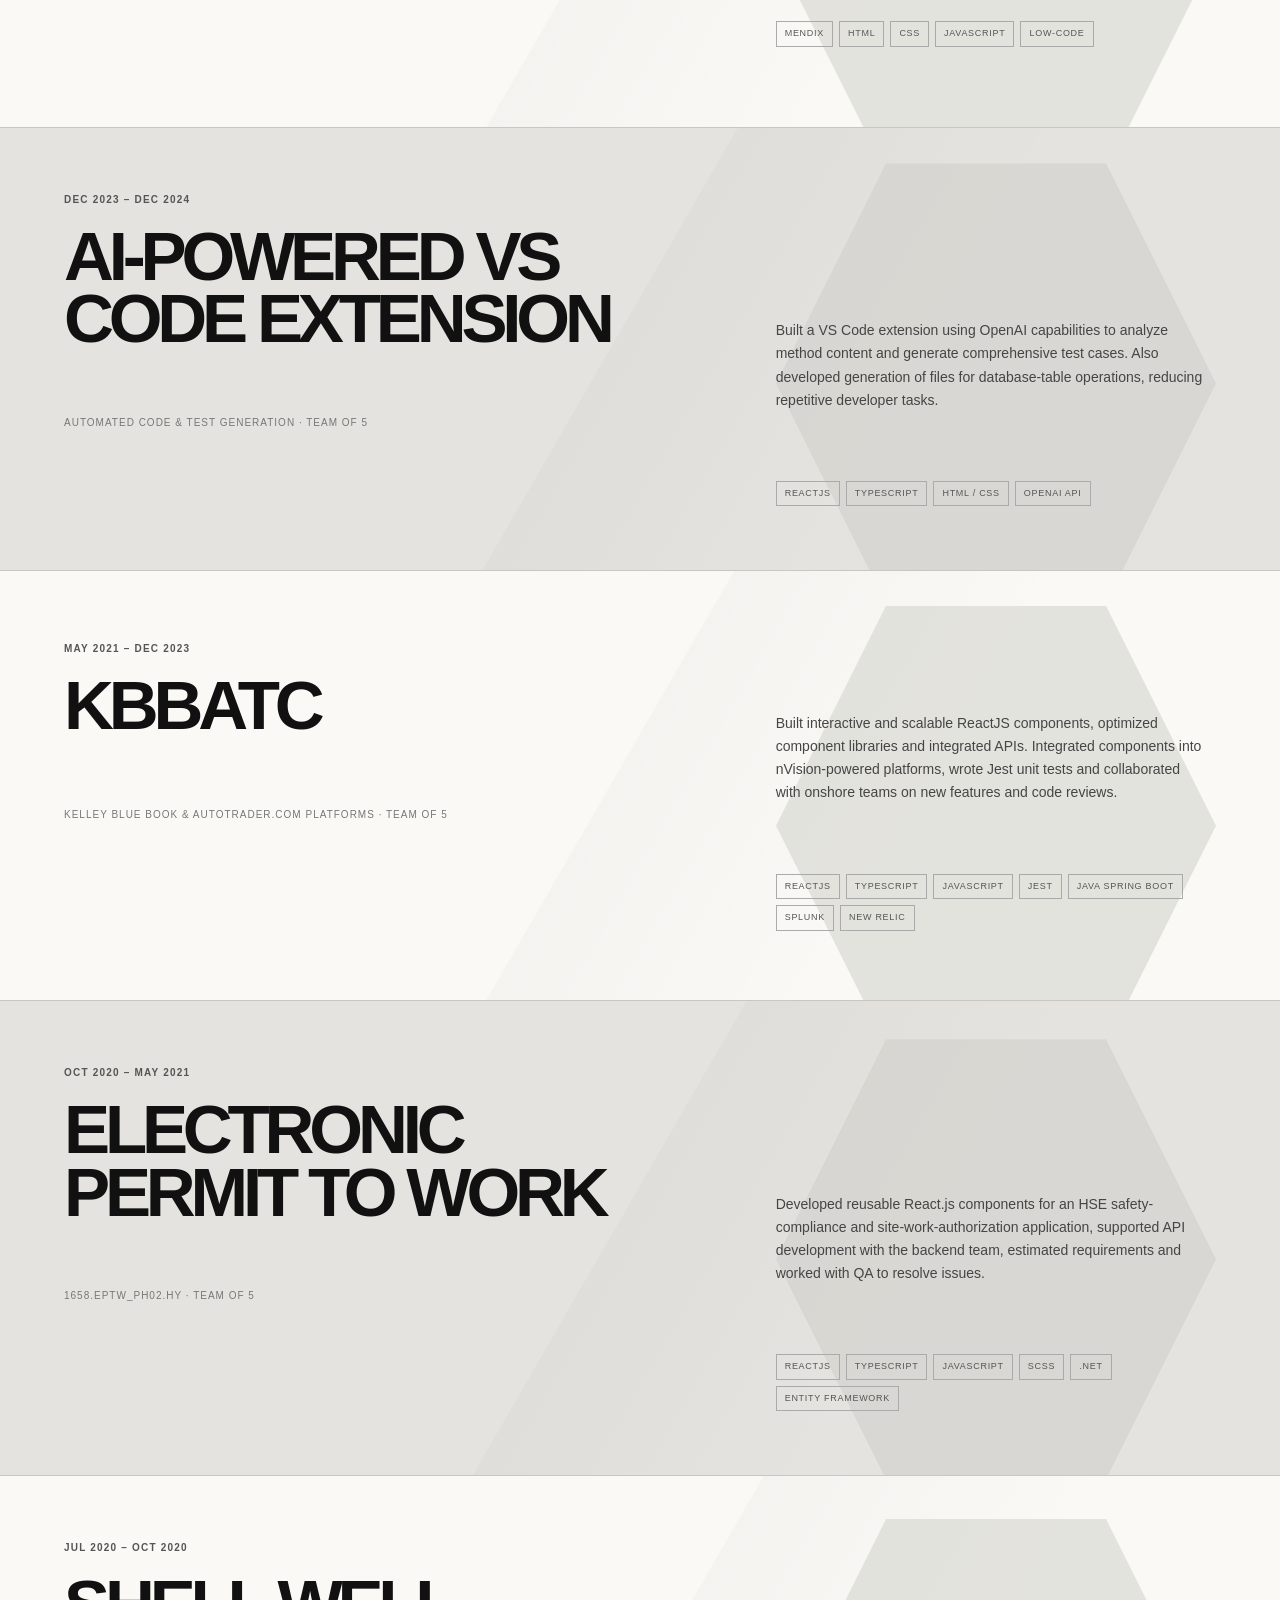
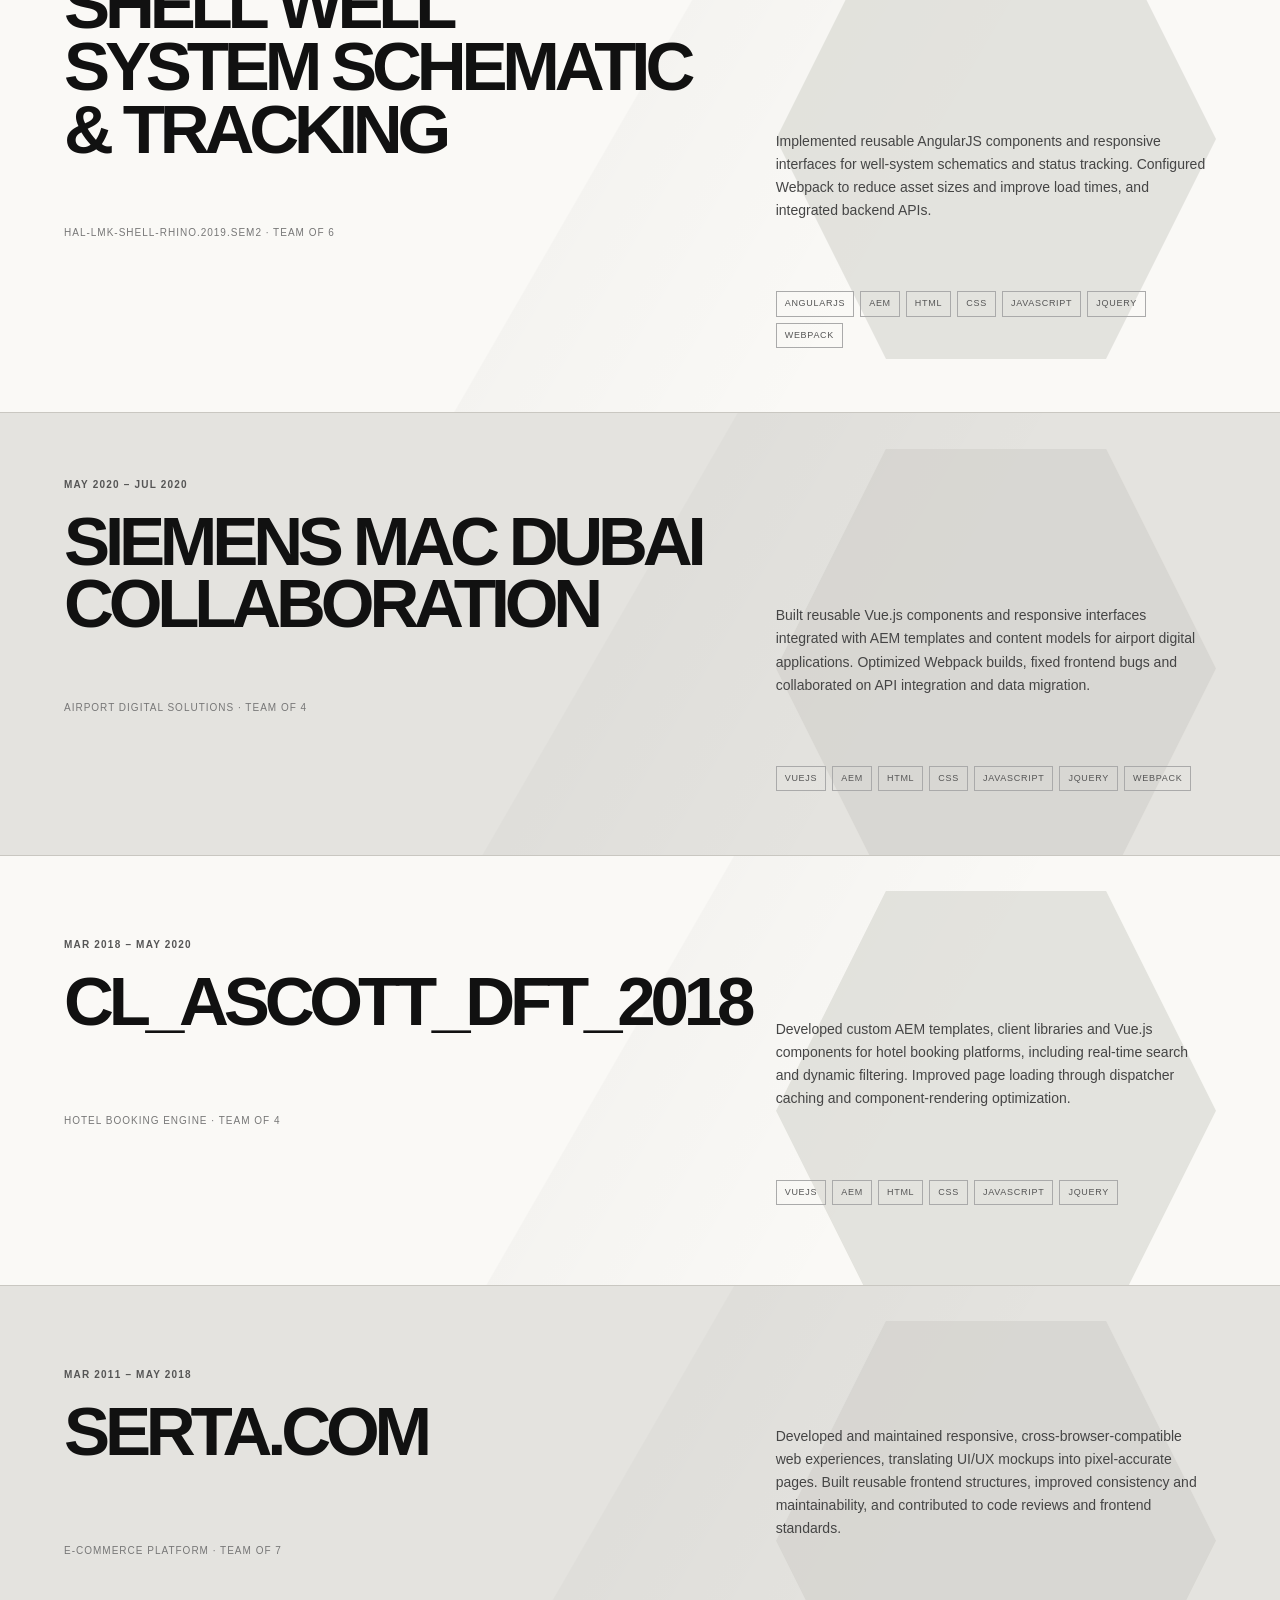
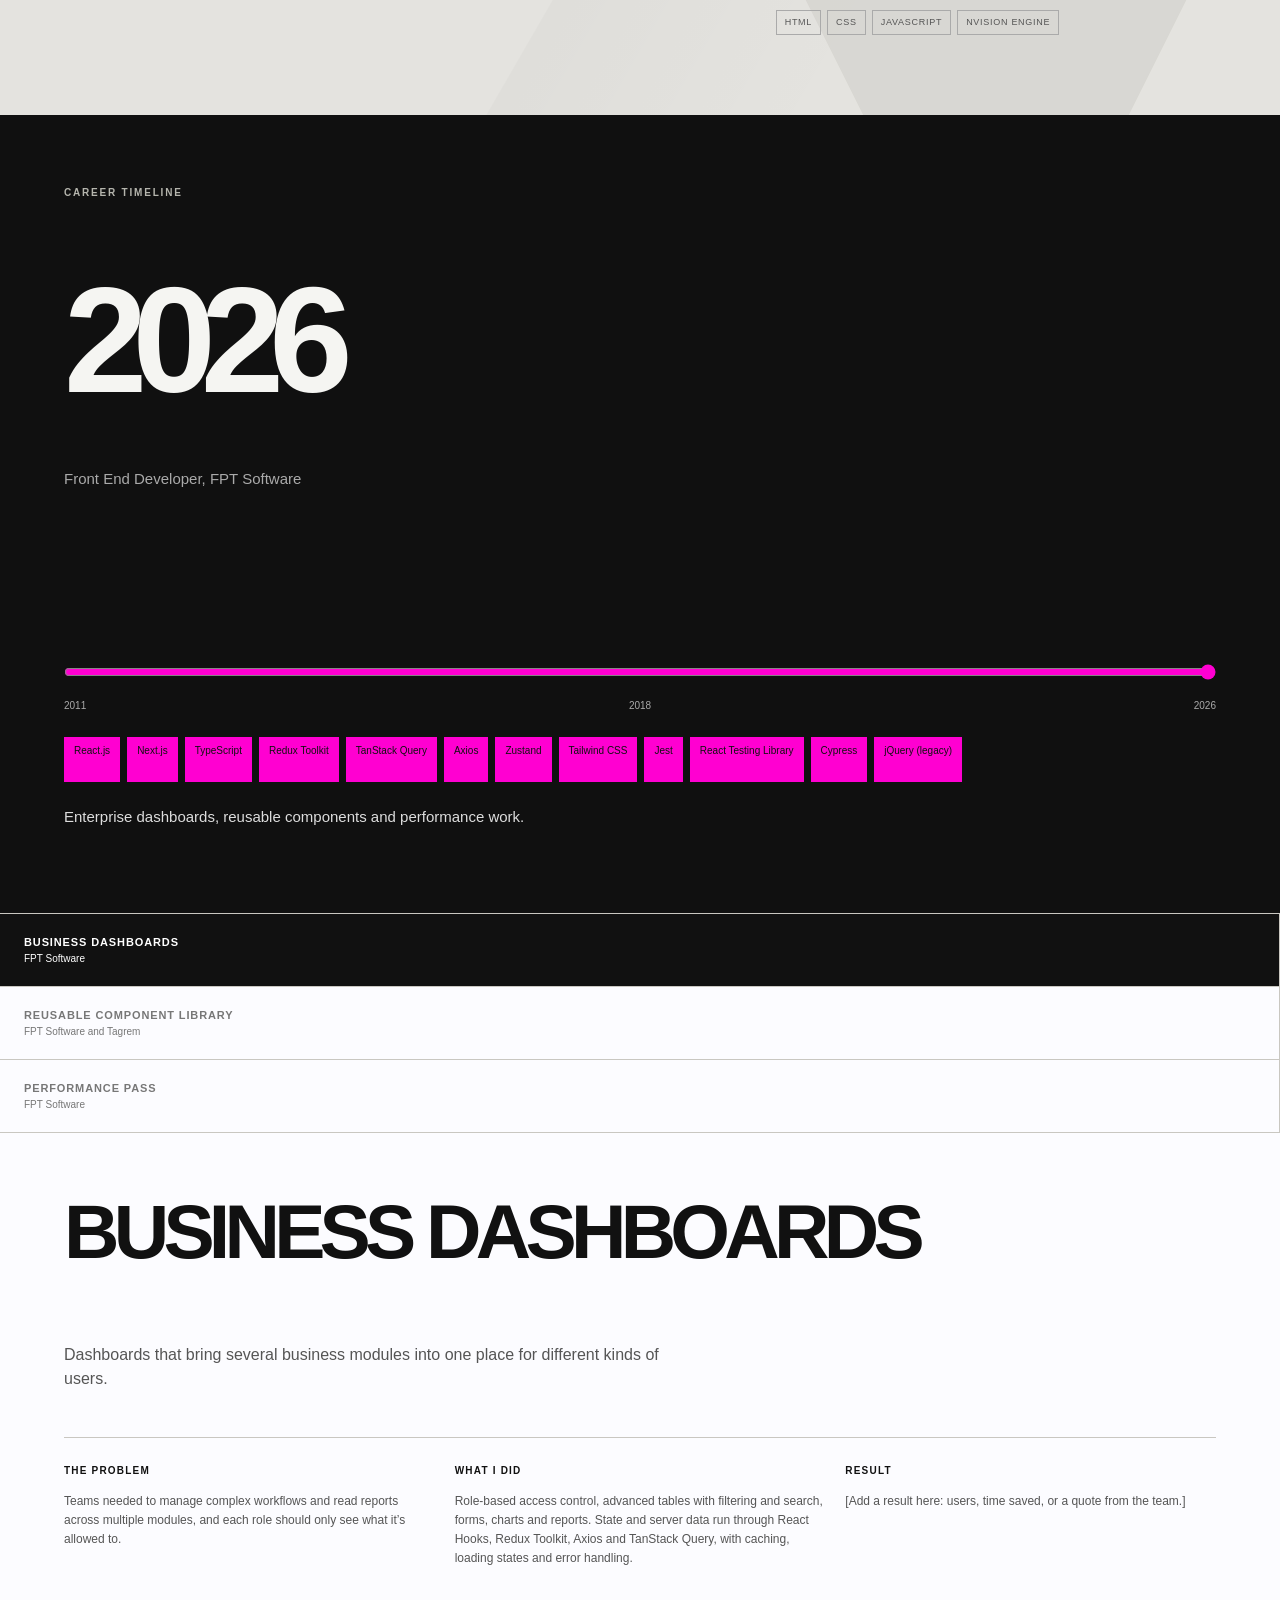
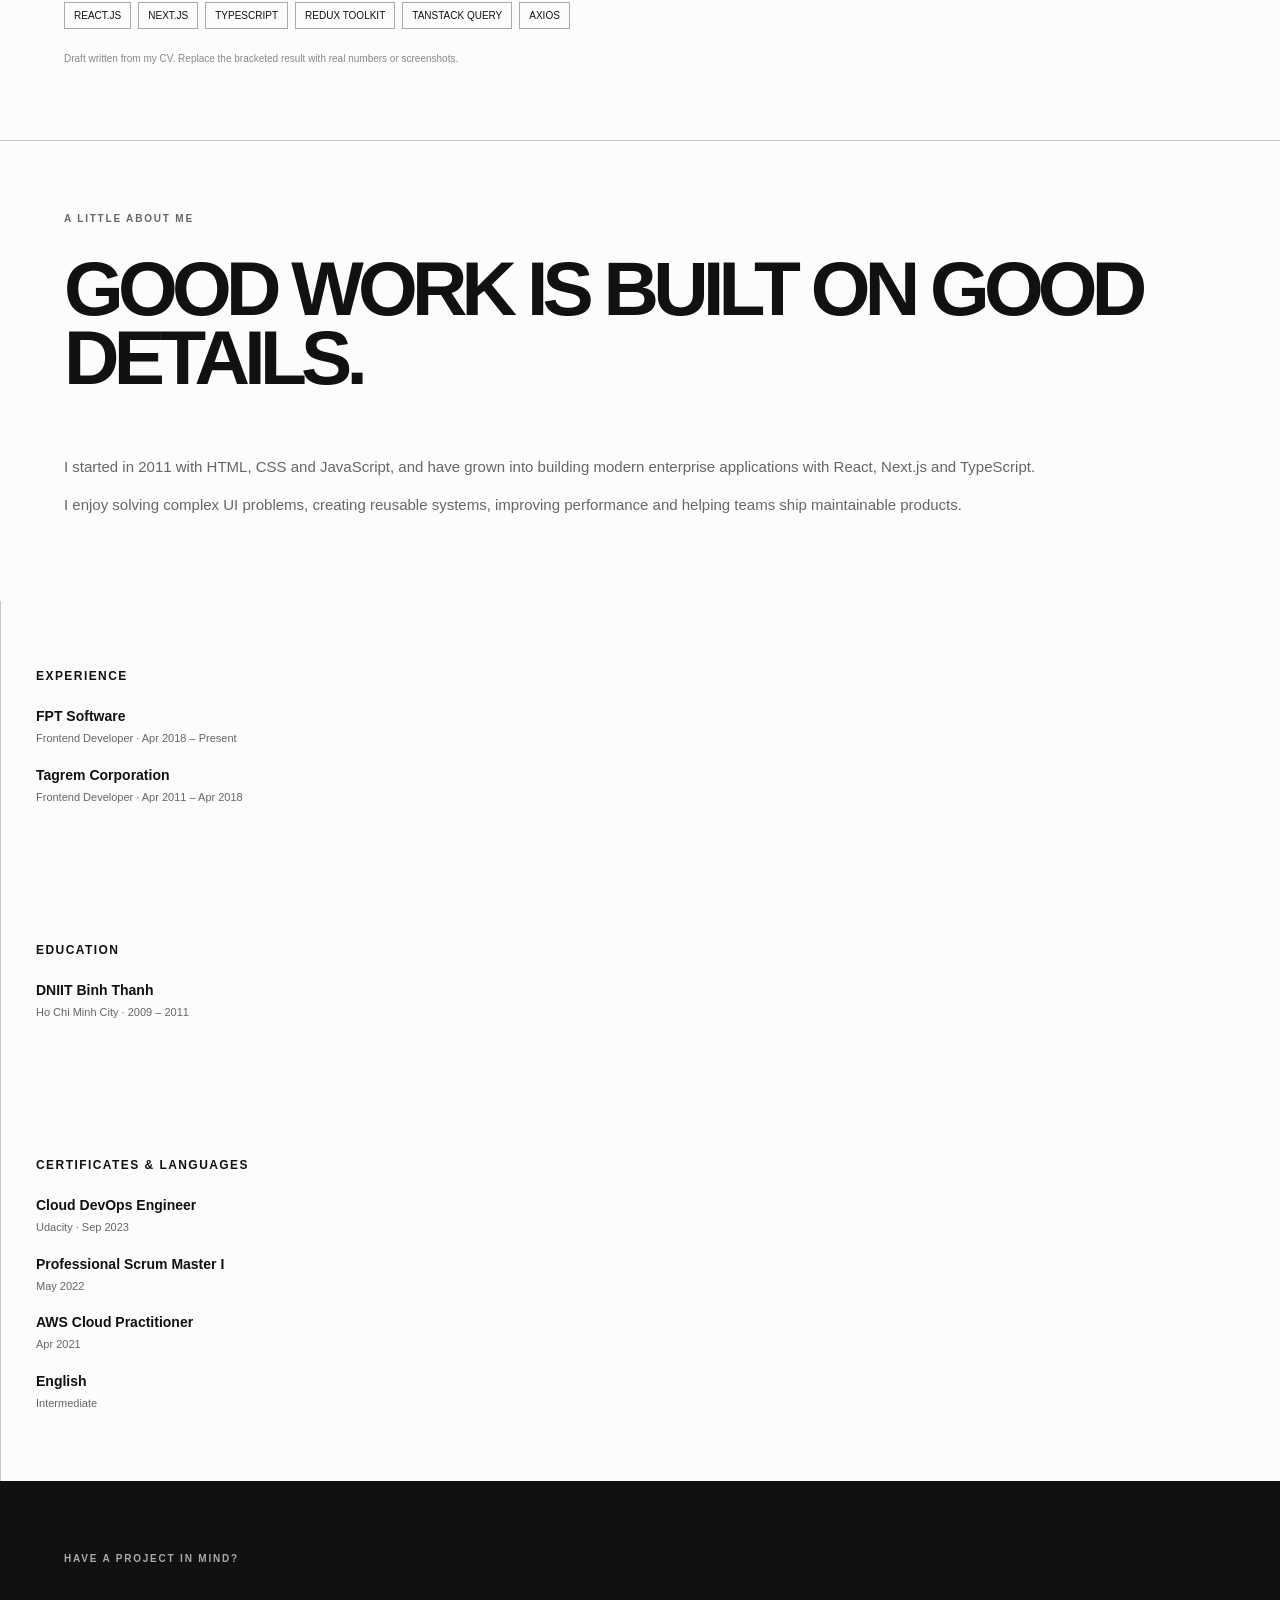
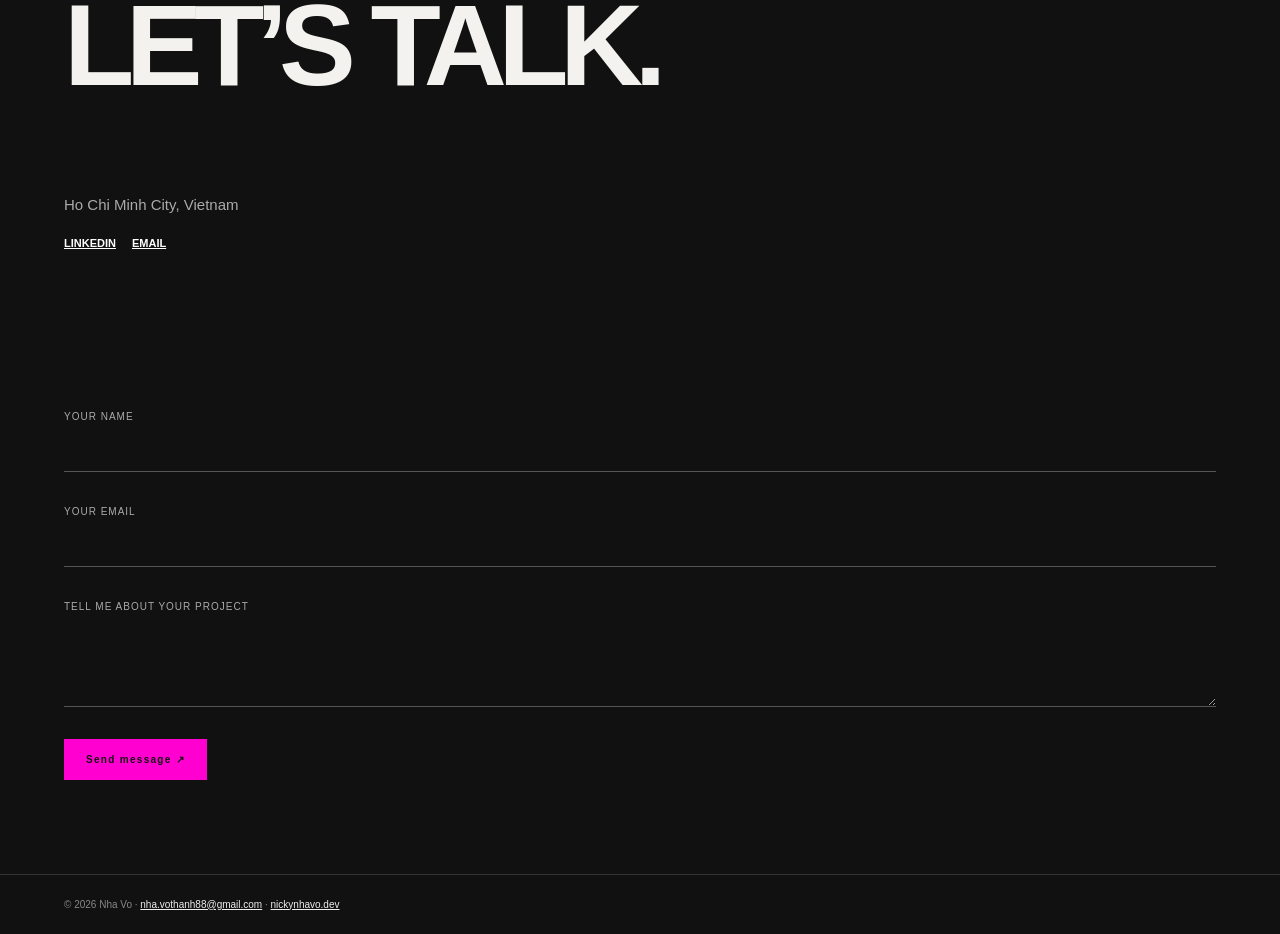
==== commit 0e064702: "Update index.html" ====
--- a/index.html
+++ b/index.html
@@ -90,13 +90,13 @@
 
 
 /* Light / dark appearance */
-:root{color-scheme:light;--paper:#f0efec;--white:#faf9f6;--ink:#111;--muted:#77746f;--line:#c9c7c1;--black:#101010;--accent:#ff00d1}
+:root{color-scheme:light;--paper:#fcfcff;--white:#faf9f6;--ink:#111;--muted:#77746f;--line:#c9c7c1;--black:#101010;--accent:#ff00d1}
 .header-actions{display:flex;align-items:center;gap:14px}
 .theme-toggle{display:inline-flex;align-items:center;gap:8px;border:1px solid var(--line);background:transparent;color:var(--ink);padding:9px 12px;border-radius:999px;font:800 10px/1 Arial,Helvetica,sans-serif;letter-spacing:.1em;text-transform:uppercase;cursor:pointer;transition:background .25s,color .25s,border-color .25s,transform .25s}
 .theme-toggle:hover{transform:translateY(-2px);background:var(--ink);color:var(--paper);border-color:var(--ink)}
 .theme-icon{font-size:15px;line-height:1}
 body,header.top,.hero,.projects,.project,.skills,.section-head,.work,.about,.career,.contact,footer,.case,.skill-row{transition:background-color .3s ease,color .3s ease,border-color .3s ease}
-html[data-theme="dark"]{color-scheme:dark;--paper:#15161b;--white:#1e2027;--ink:#f1f0ec;--muted:#aaa9a3;--line:#3b3d45;--black:#0c0d11;--accent:#ff00d1}
+html[data-theme="dark"]{color-scheme:dark;--paper:#040608;--white:#1e2027;--ink:#f1f0ec;--muted:#aaa9a3;--line:#3b3d45;--black:#0c0d11;--accent:#ff00d1}
 html[data-theme="dark"] body{background:var(--paper);color:var(--ink)}
 html[data-theme="dark"] header.top,
 html[data-theme="dark"] .hero,
@@ -219,7 +219,7 @@
 <body>
 <header class="top">
  <a class="logo" href="#top" aria-label="Nha Vo home">Nha Vo</a>
- <nav aria-label="Main navigation"><ul id="menu"><li><a href="#projects">Works</a></li><li><a href="#skills">Mad skills</a></li><li><a href="#about">About</a></li><li><a href="#contact">Contact</a></li></ul></nav>
+ <nav aria-label="Main navigation"><ul id="menu"><li><a href="#projects">Works</a></li><li><a href="#skills">Skills</a></li><li><a href="#about">About</a></li><li><a href="#contact">Contact</a></li></ul></nav>
  <div class="header-actions">
   <button class="theme-toggle" id="themeToggle" type="button" aria-label="Switch to dark mode" title="Switch to dark mode"><span class="theme-icon" aria-hidden="true">☾</span><span class="theme-label">Dark</span></button>
   <button class="burger" id="burger" aria-label="Open menu" aria-expanded="false" aria-controls="menu">☰</button>
@@ -241,7 +241,7 @@
 </section>
 
 <section id="skills">
- <div class="section-head"><p class="eyebrow">What I do</p><h2>Mad skills.</h2></div>
+ <div class="section-head"><p class="eyebrow">What I do</p><h2>Skills.</h2></div>
  <div class="skills">
   <div class="skills-list">
    <div class="skill-row"><h3>Frontend platforms</h3><p>Scalable React and Next.js applications, enterprise dashboards, reusable component systems and responsive interfaces built for real-world product complexity.</p></div>
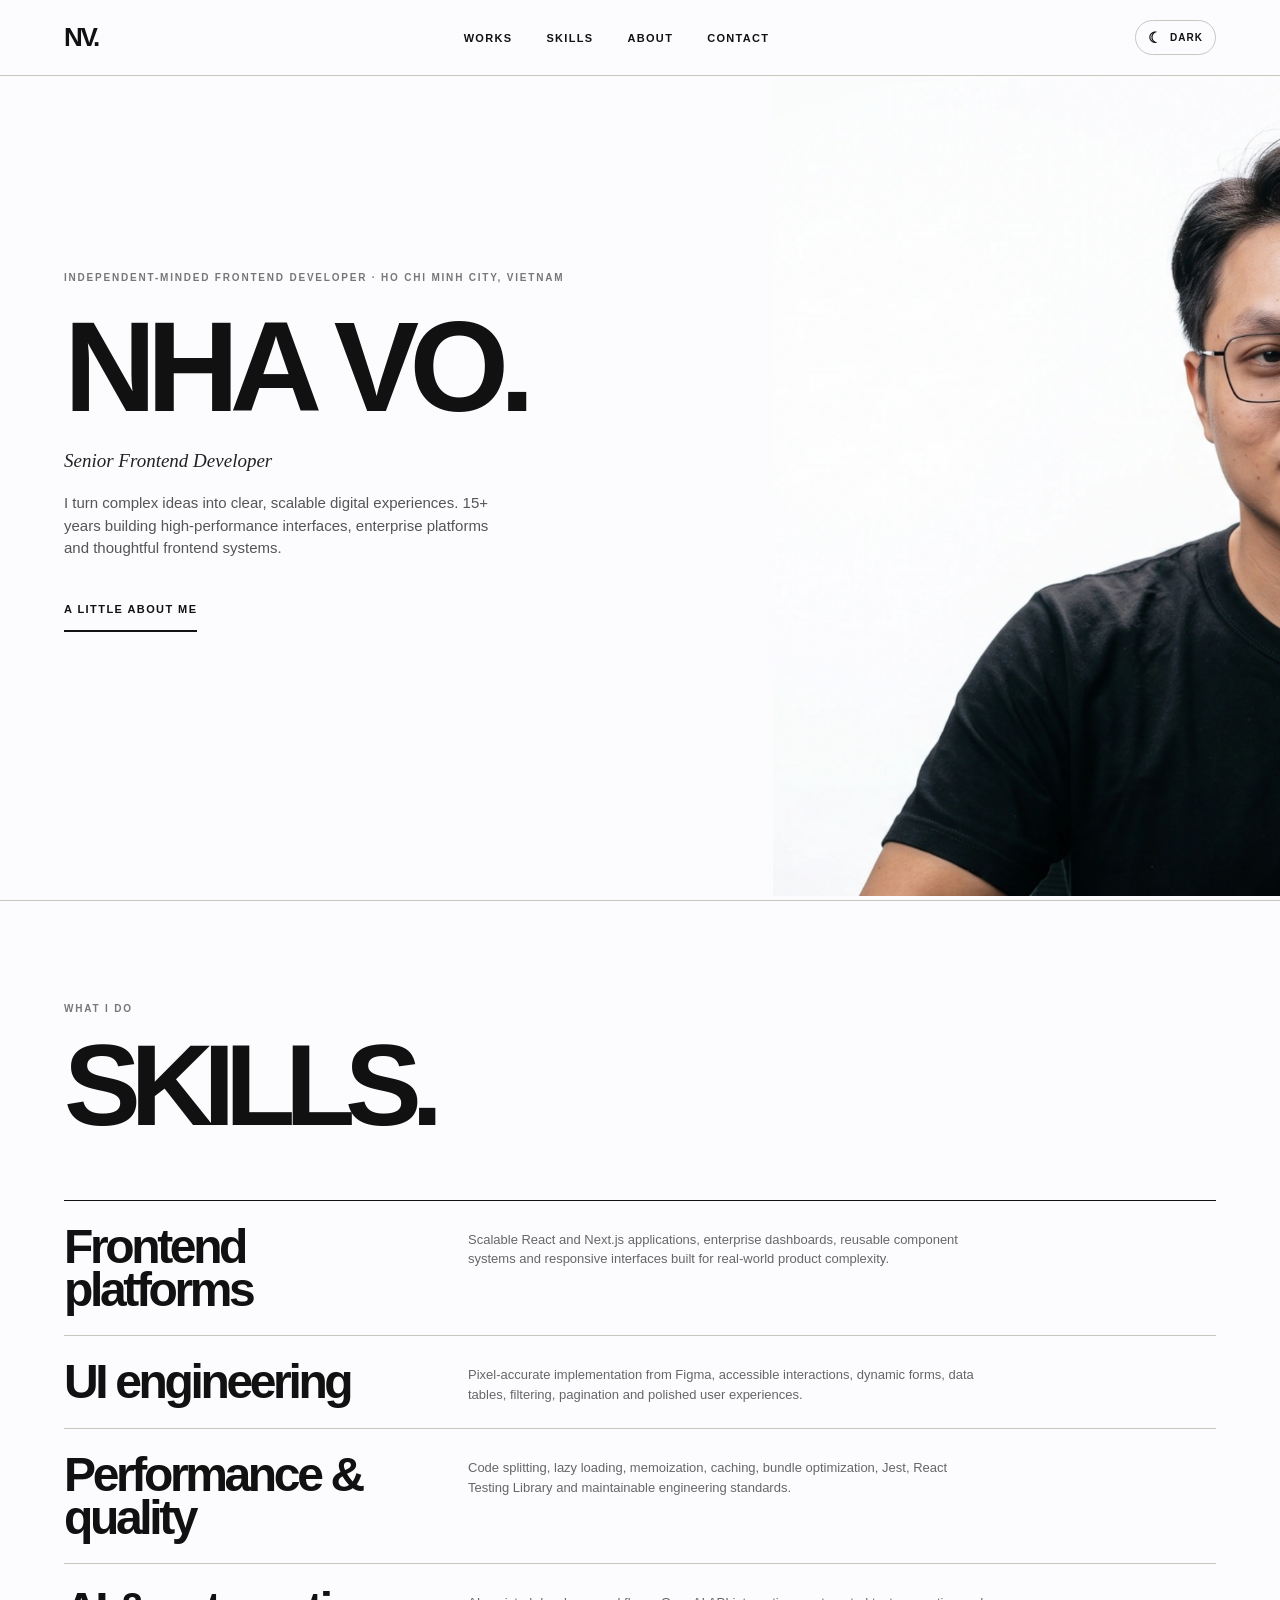
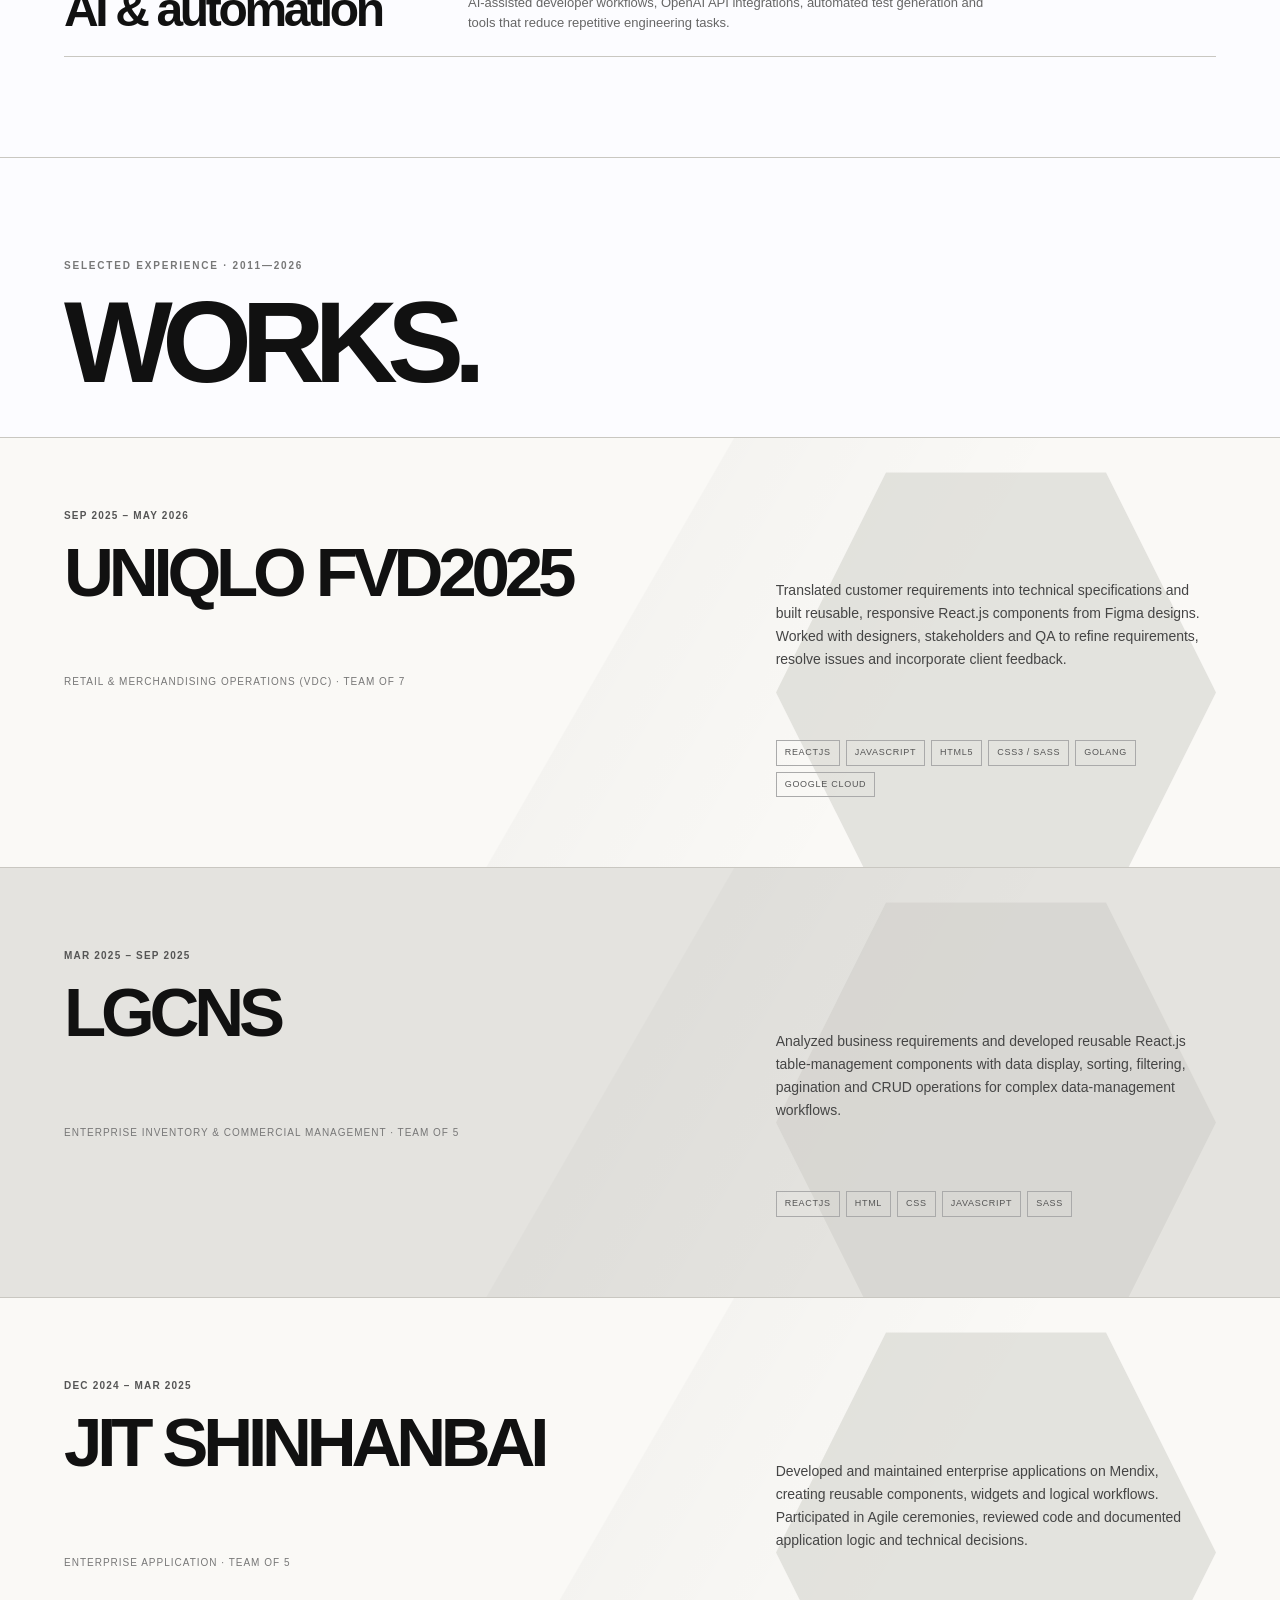
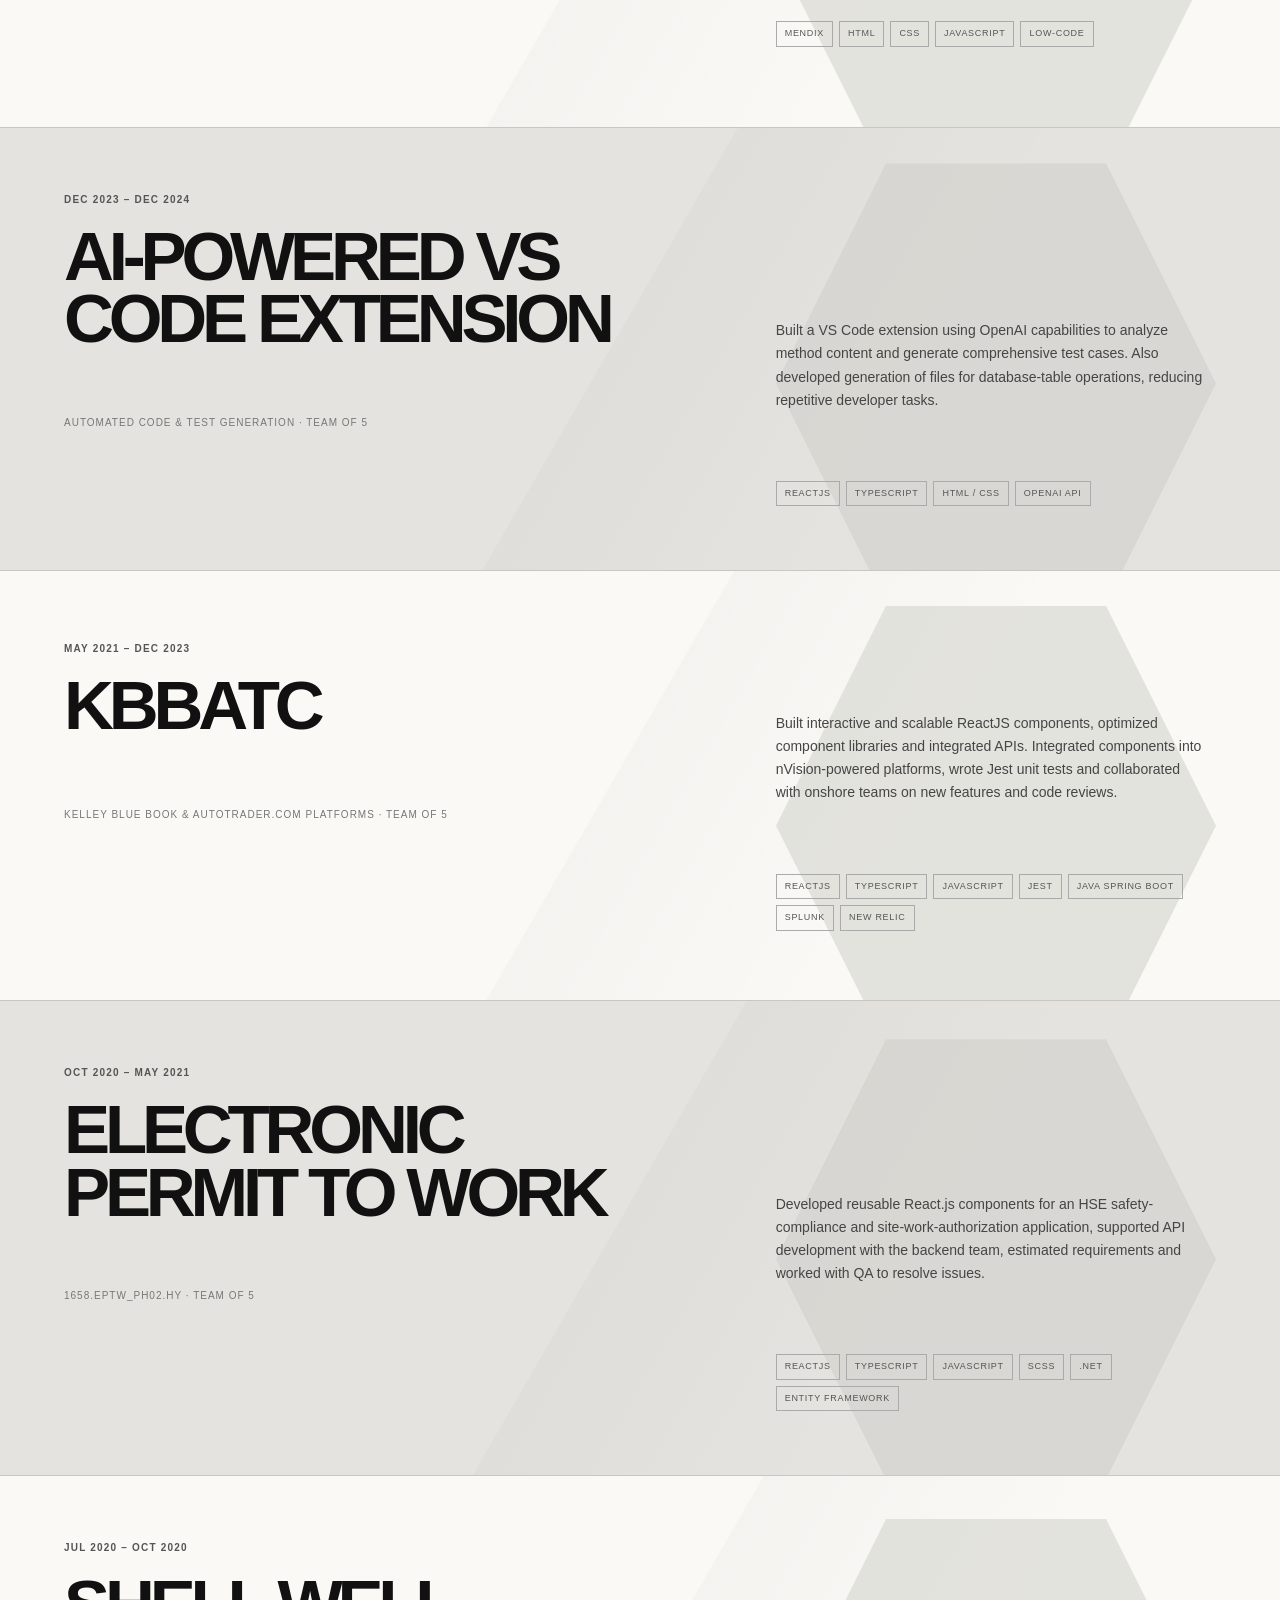
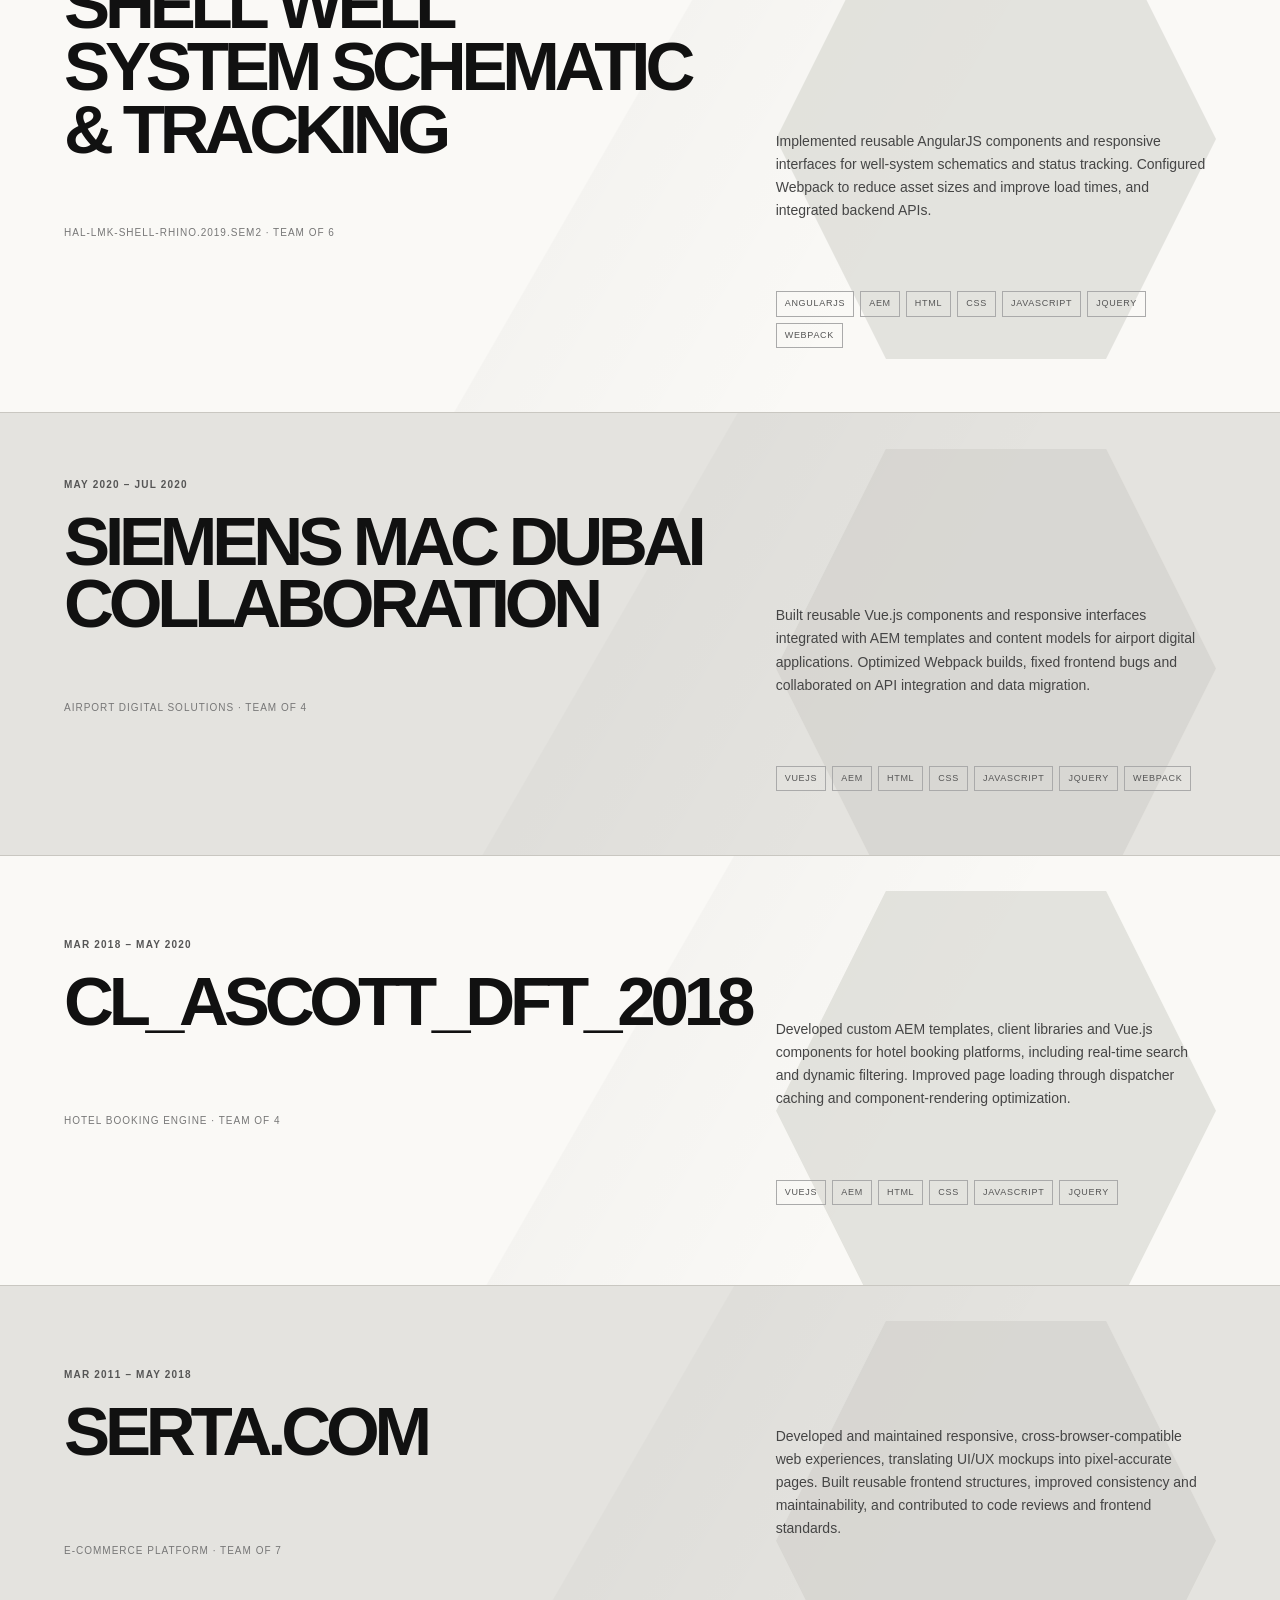
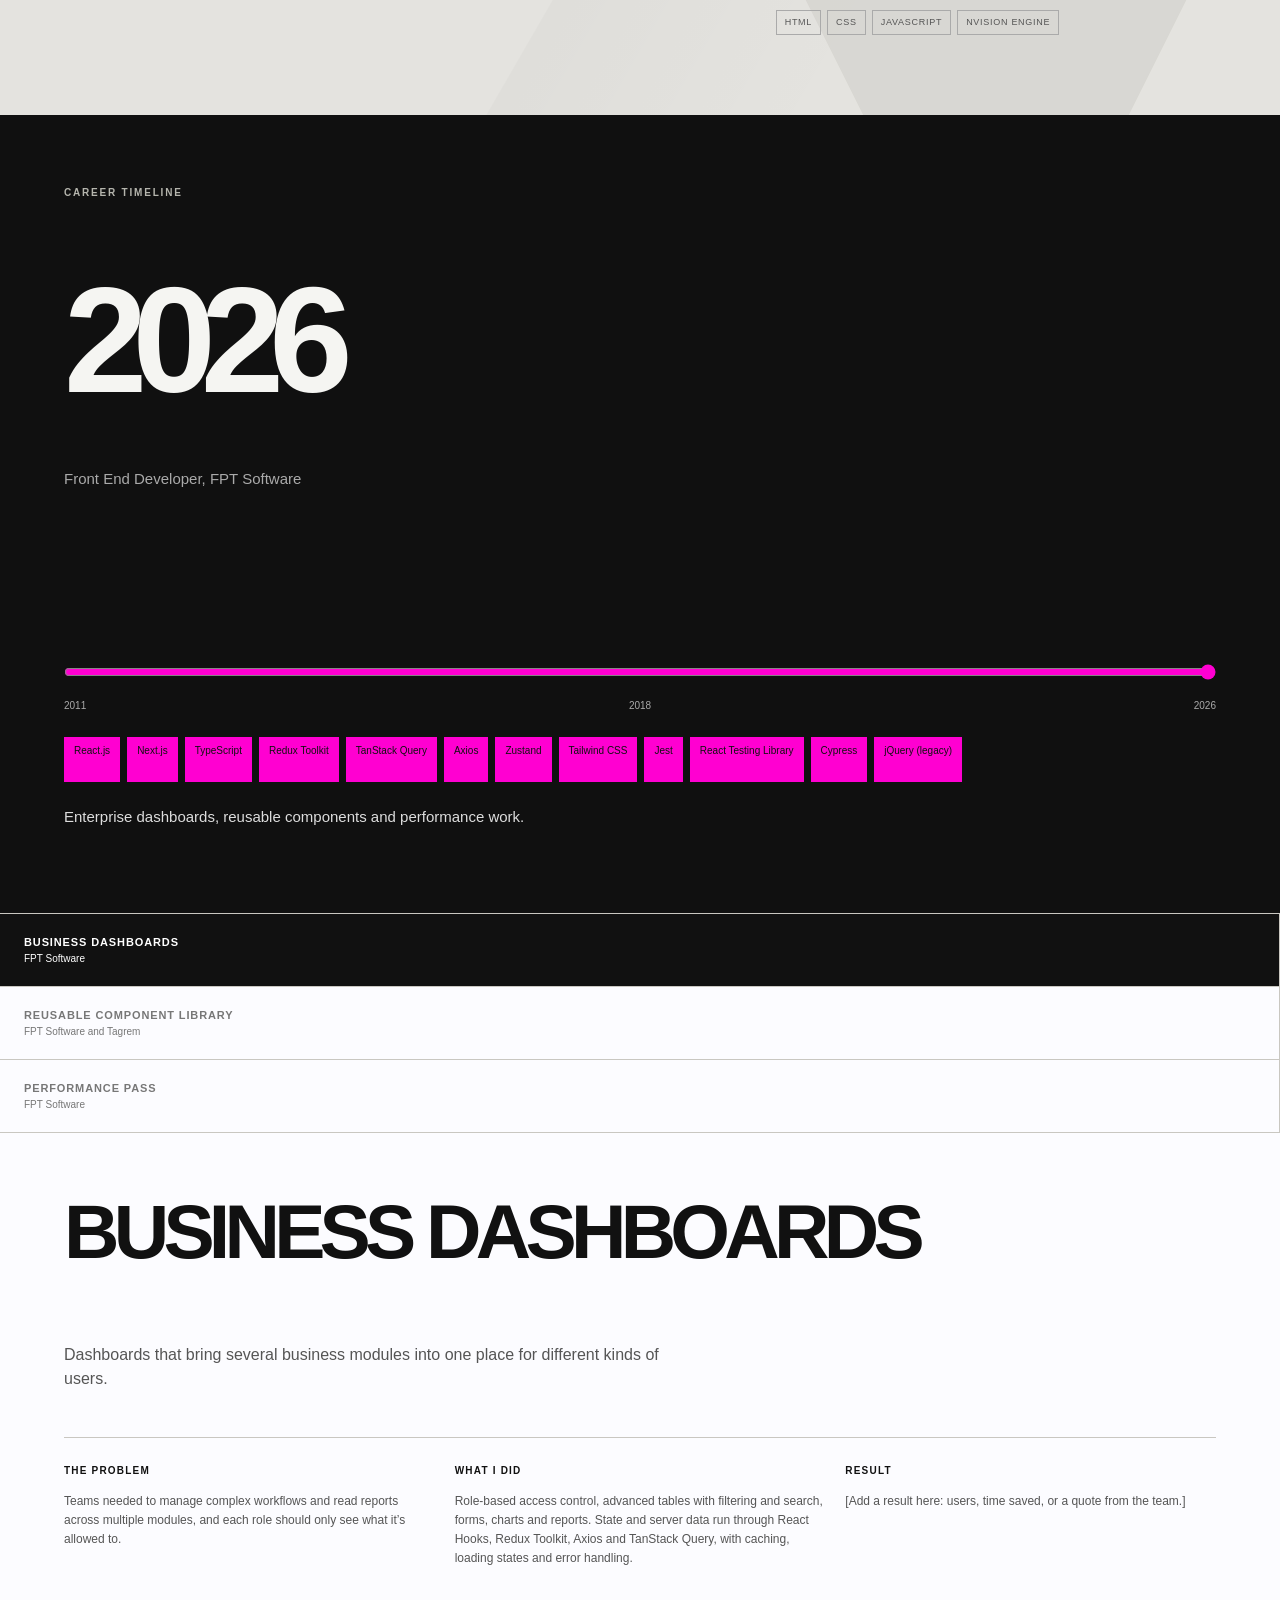
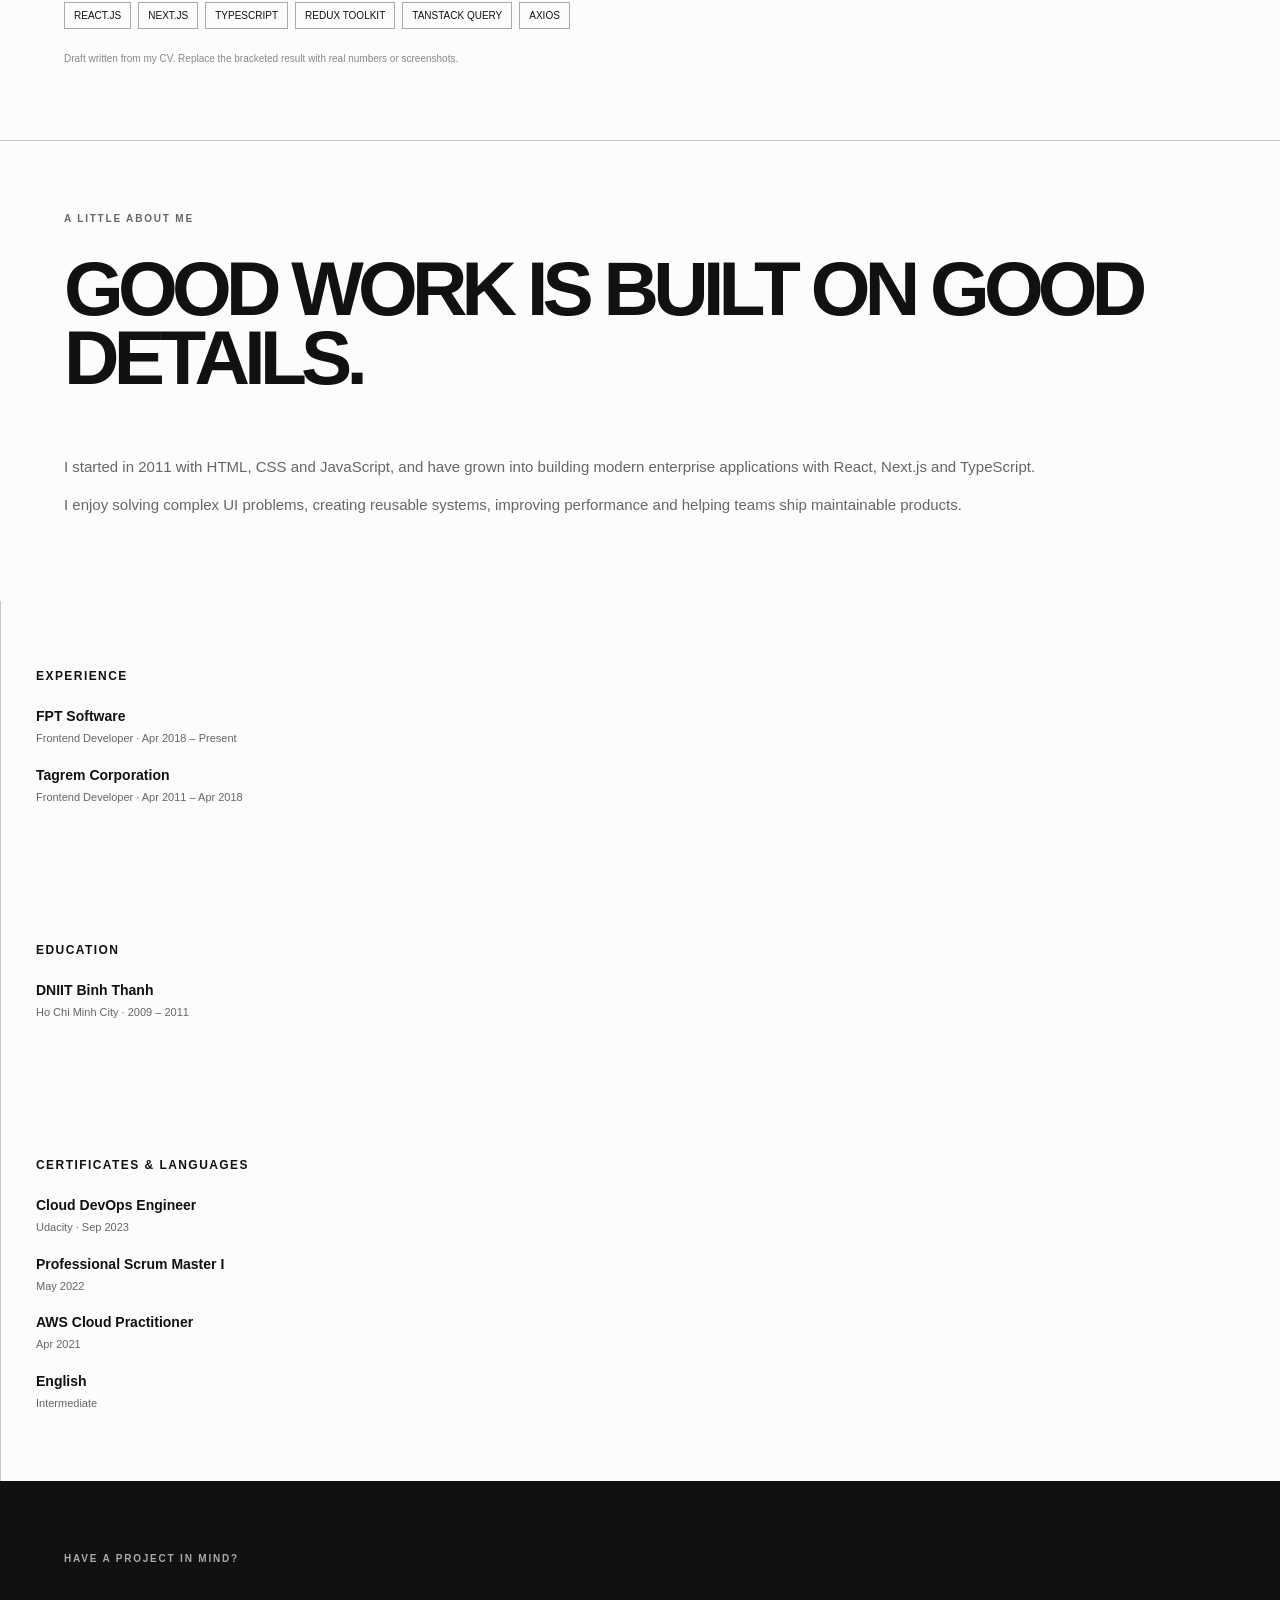
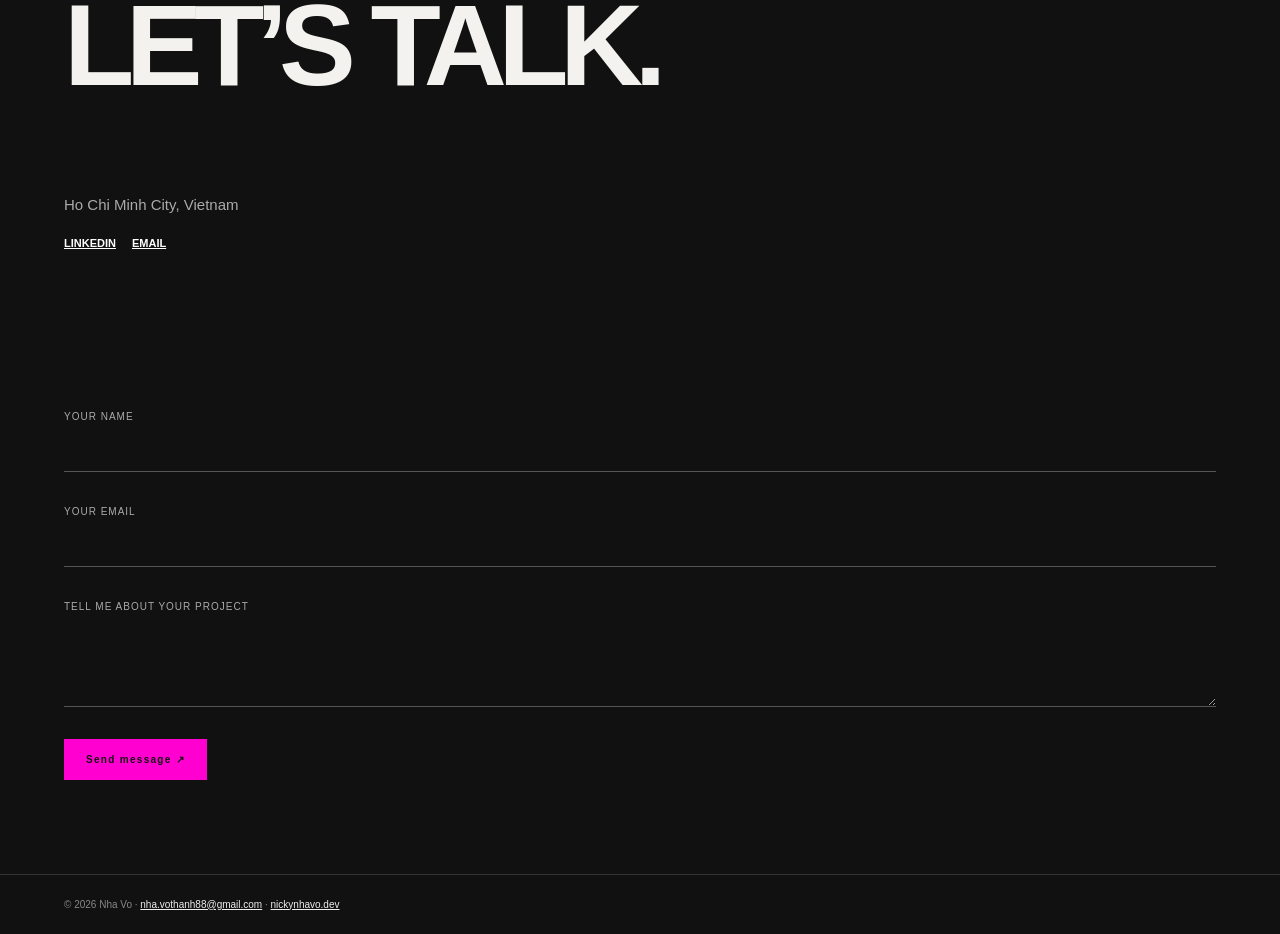
==== commit 0019ed5b: "Update index.html" ====
--- a/index.html
+++ b/index.html
@@ -225,7 +225,7 @@
   <button class="burger" id="burger" aria-label="Open menu" aria-expanded="false" aria-controls="menu">☰</button>
  </div>
 </header>
-<section id="top" class="hero">
+<section id="top" class="hero"  style="padding-right:0">
  <div class="hero-inner">
   <div class="kicker">Independent-minded frontend developer · Ho Chi Minh City, Vietnam</div>
   <h1>Nha Vo.</h1>
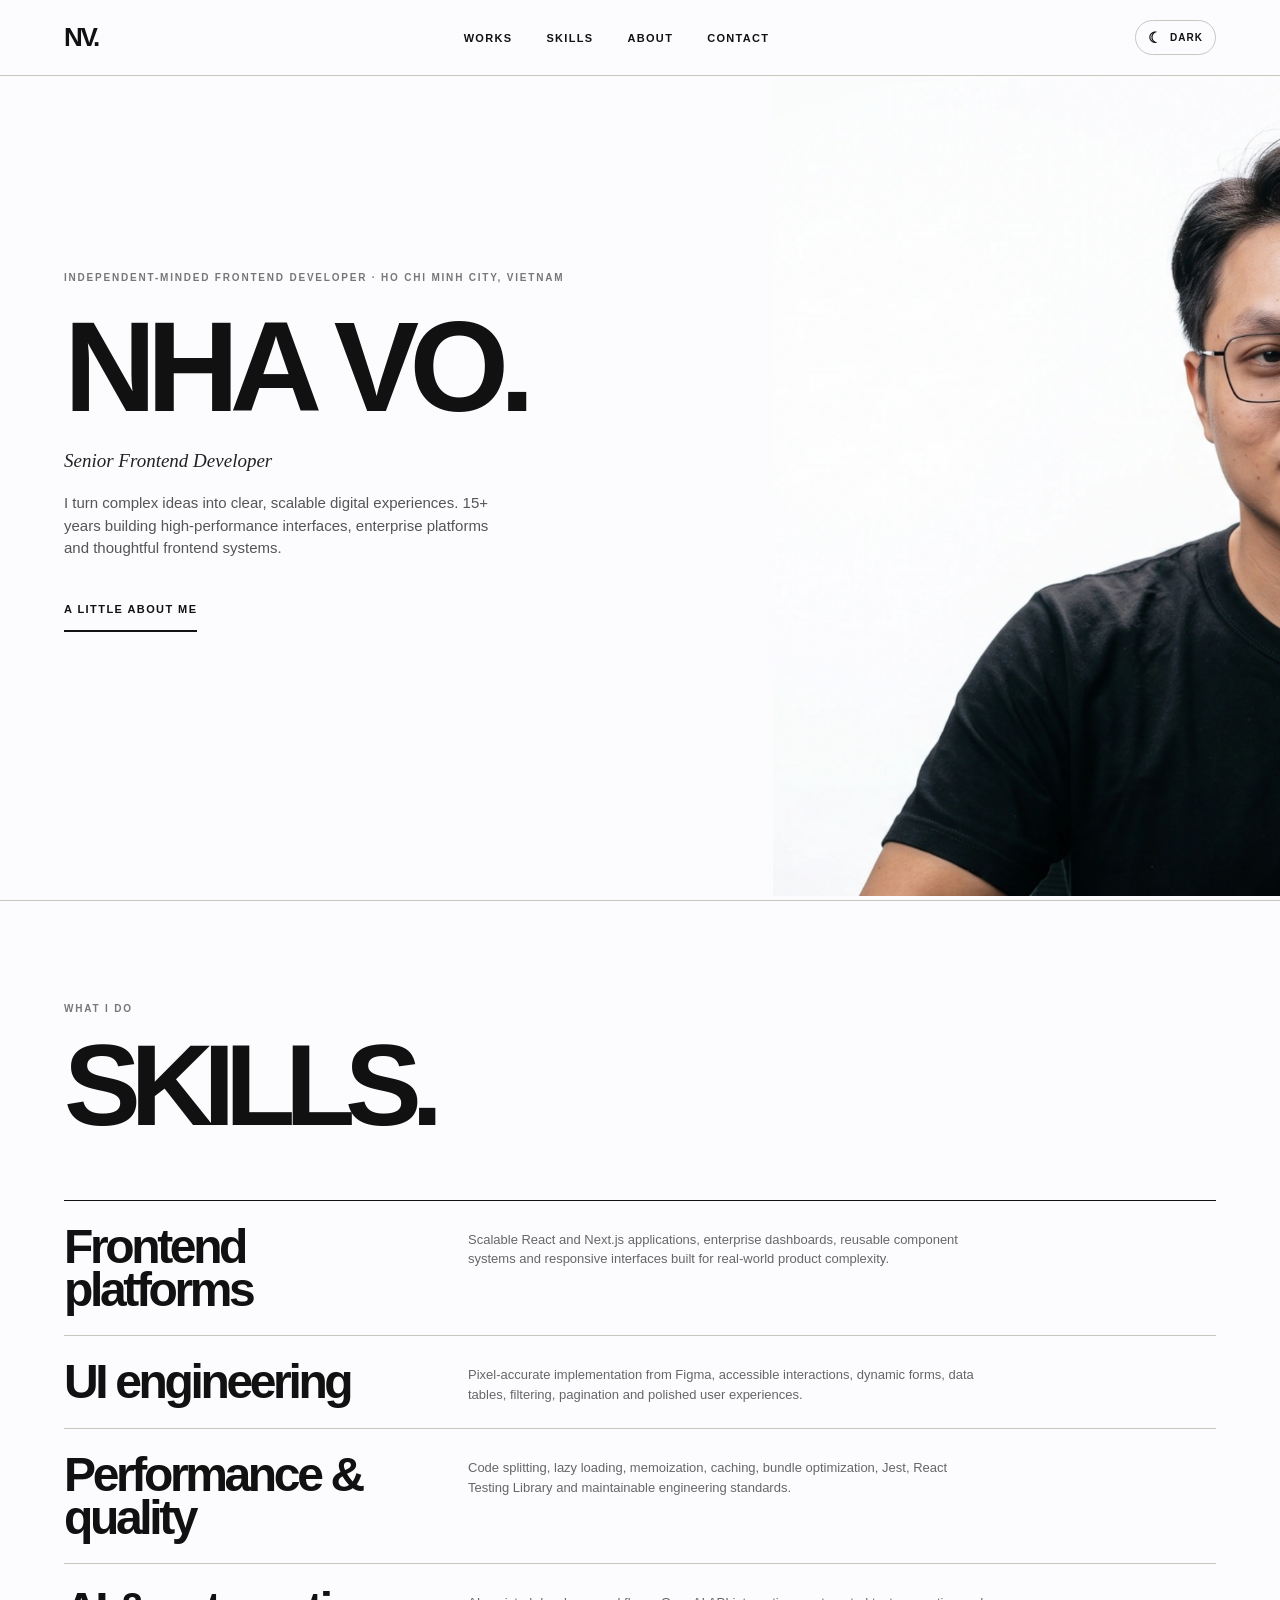
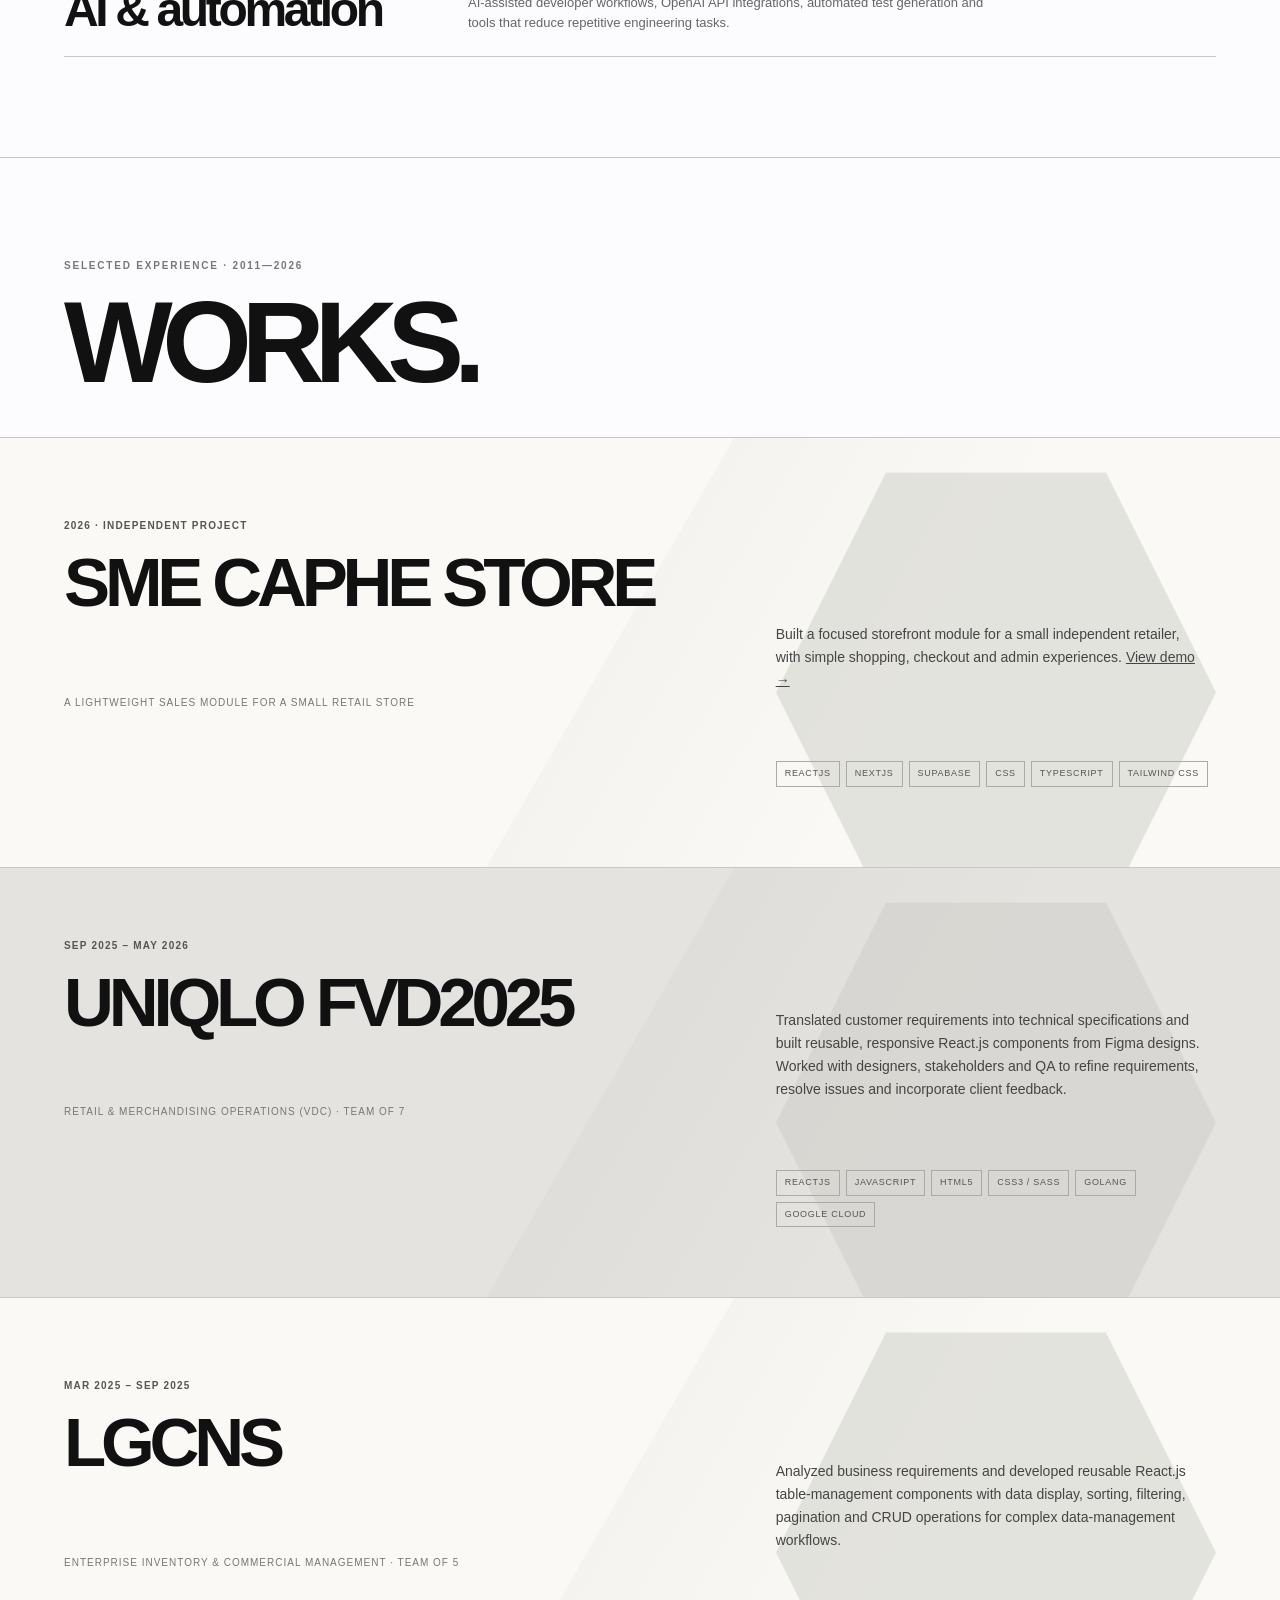
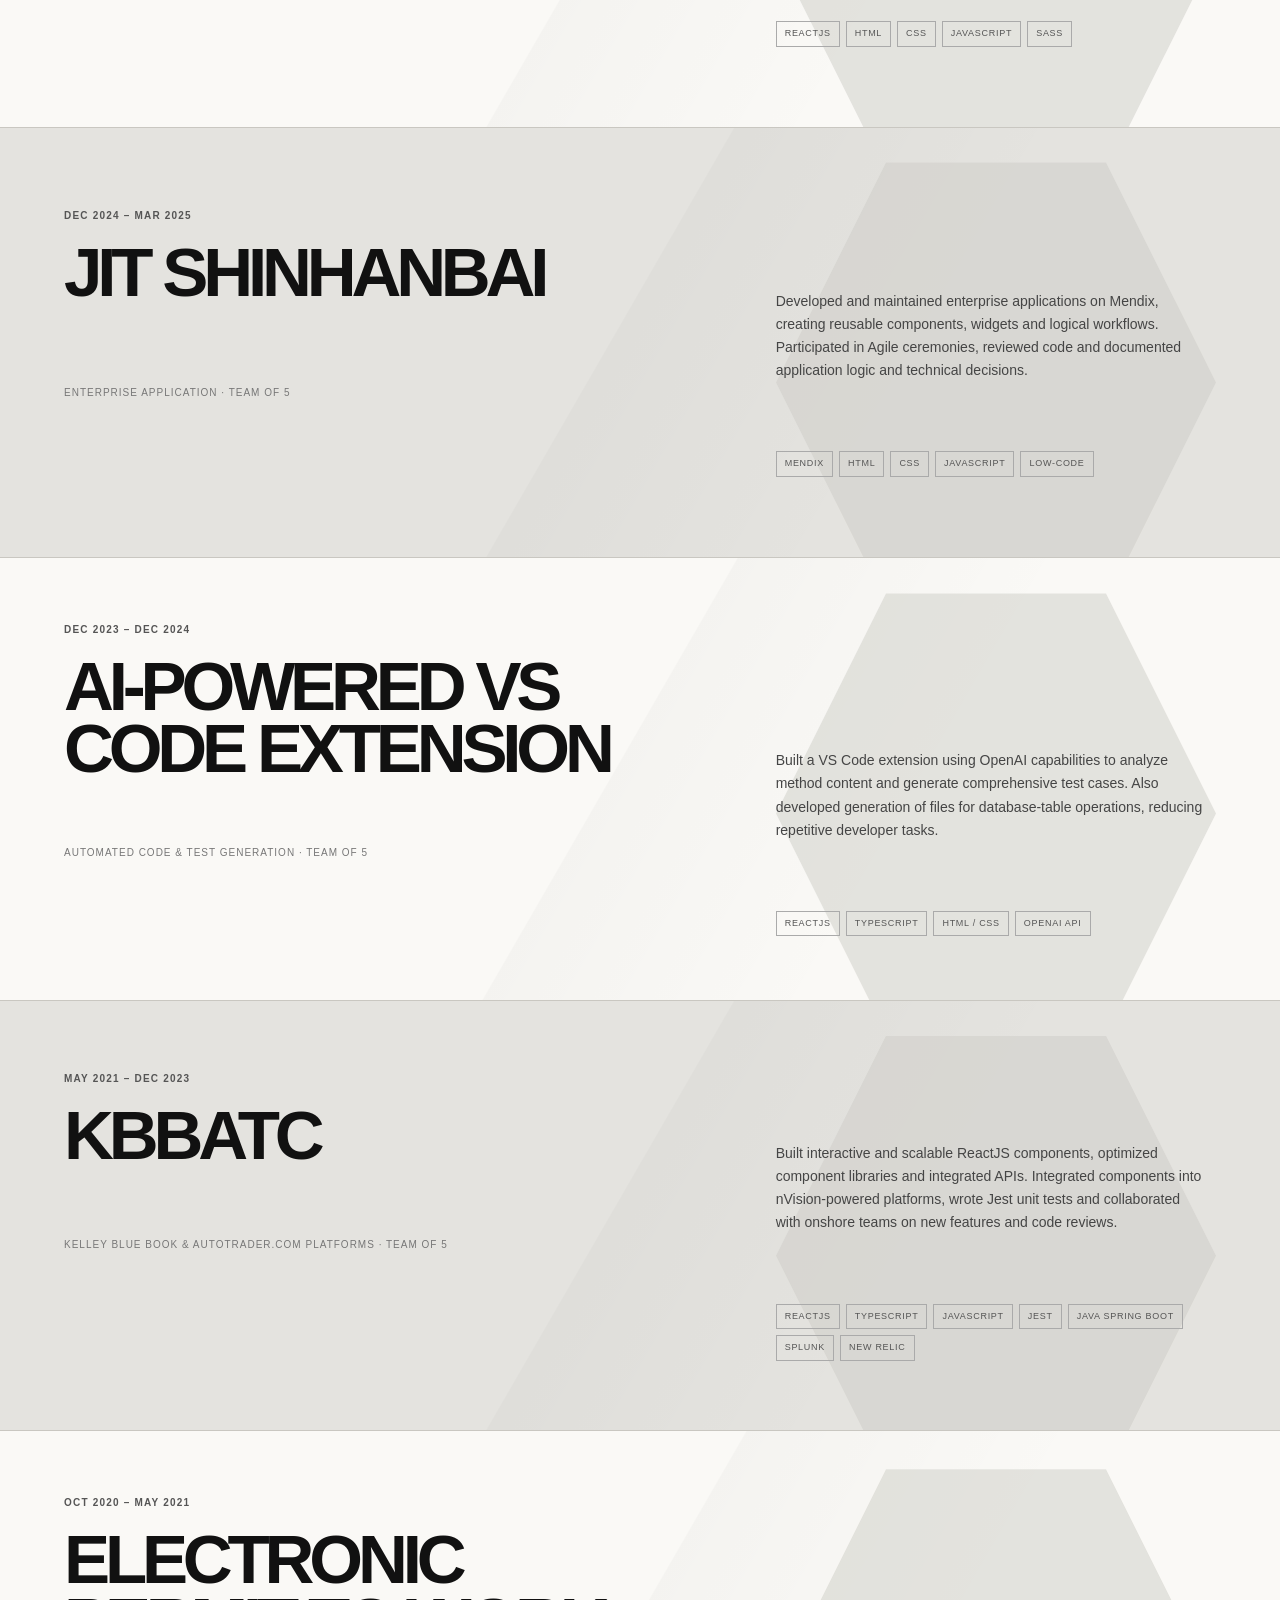
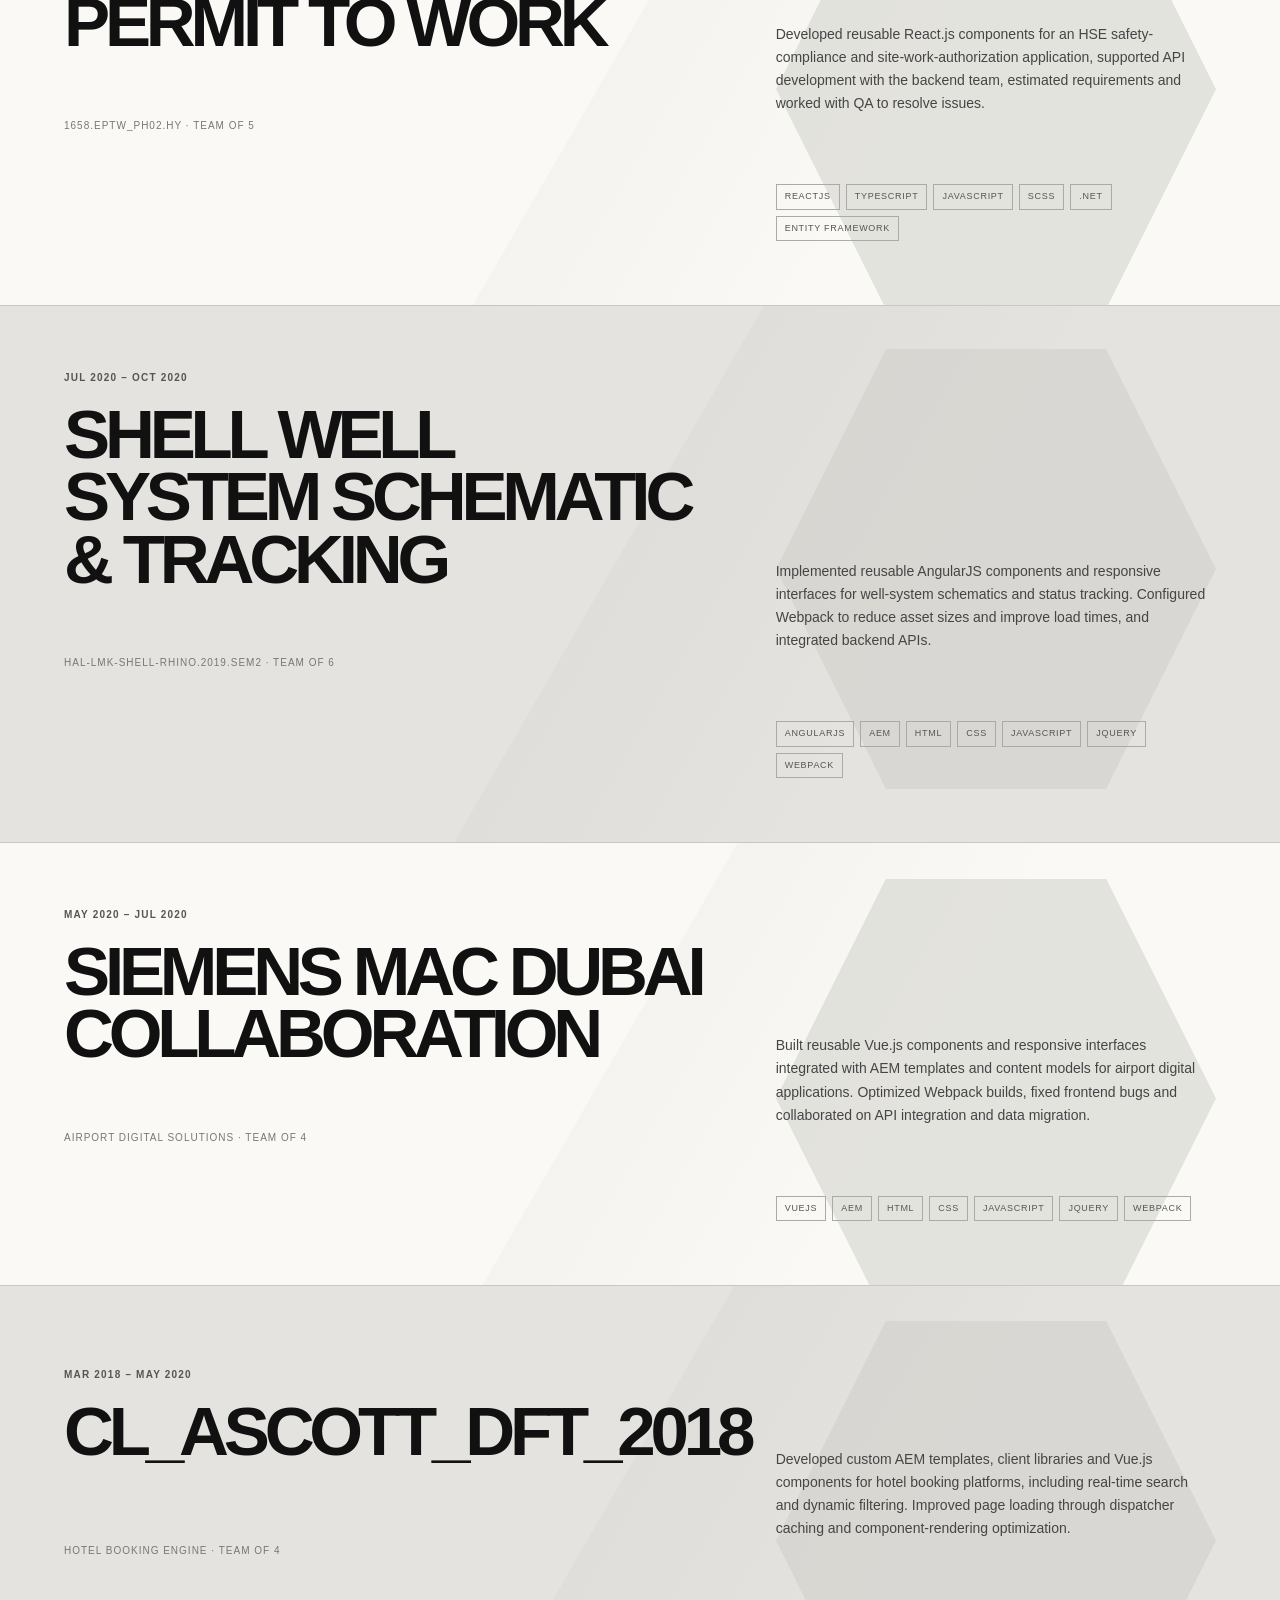
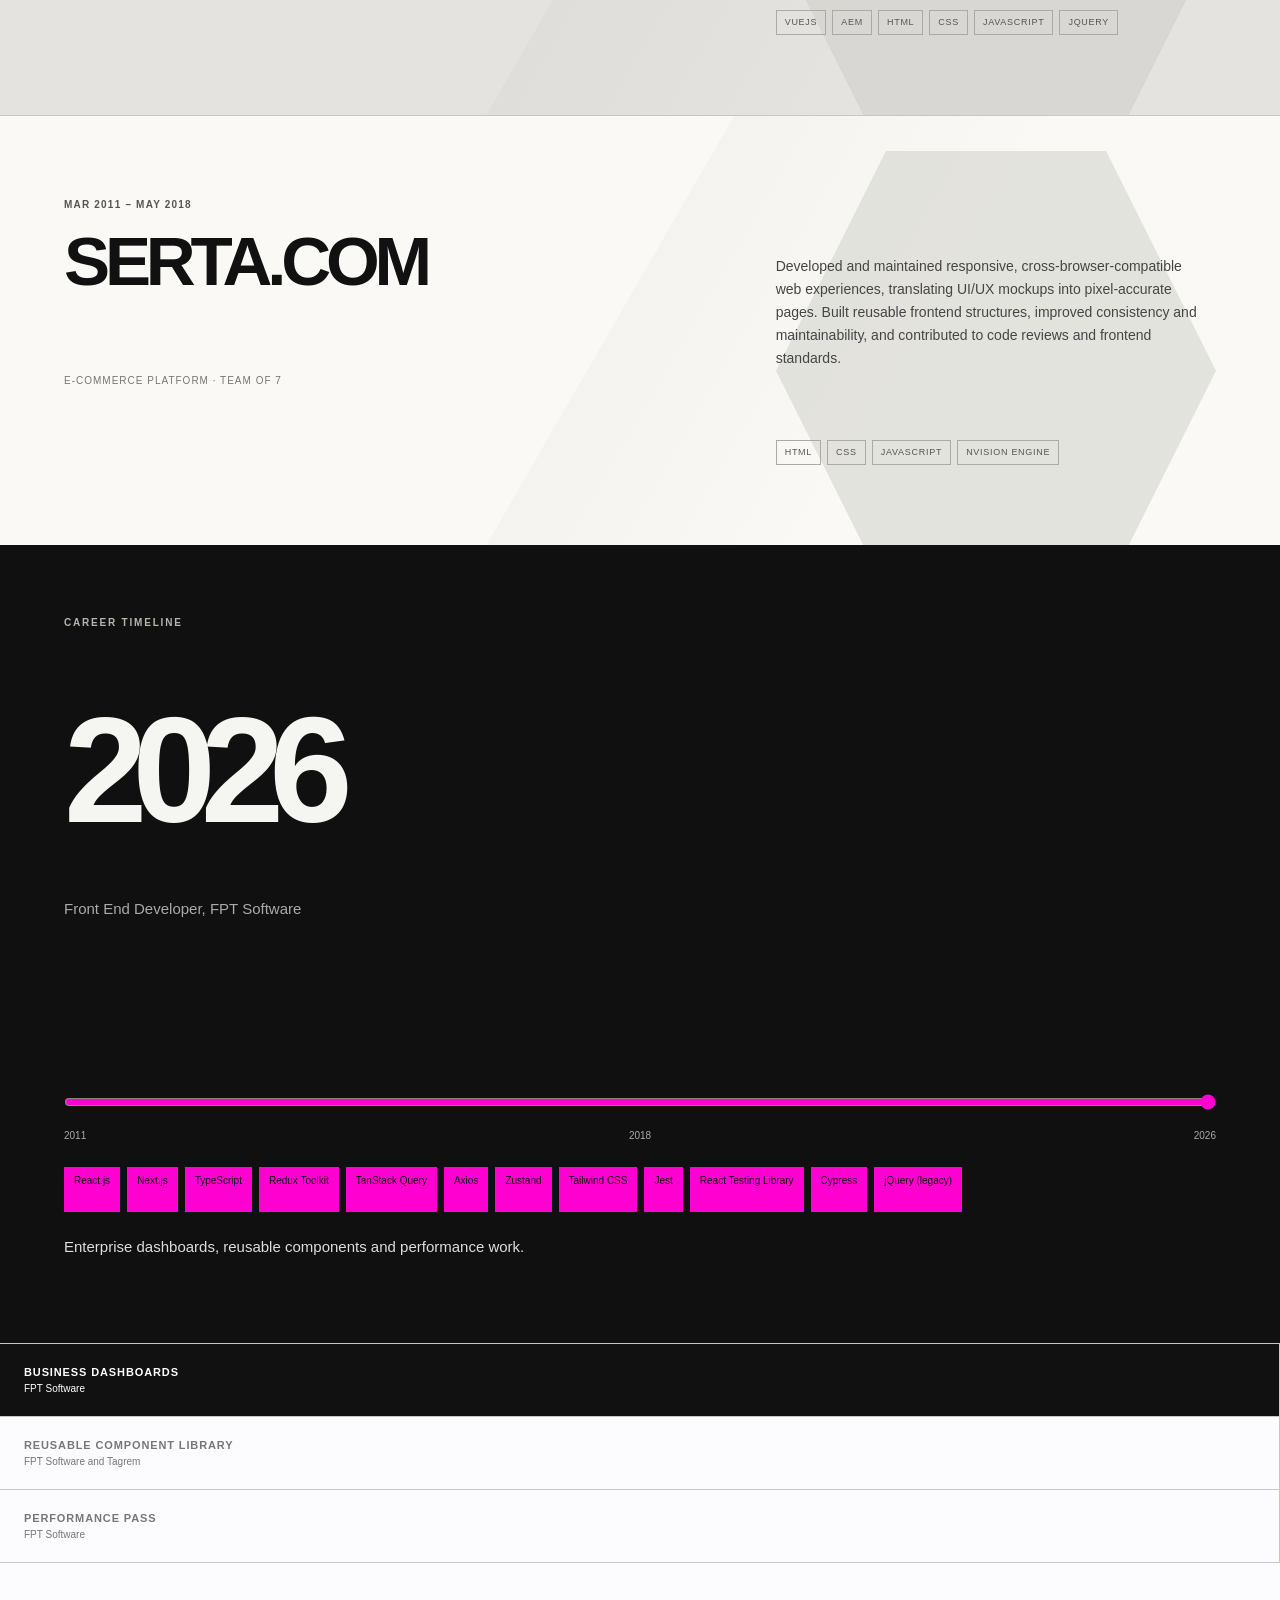
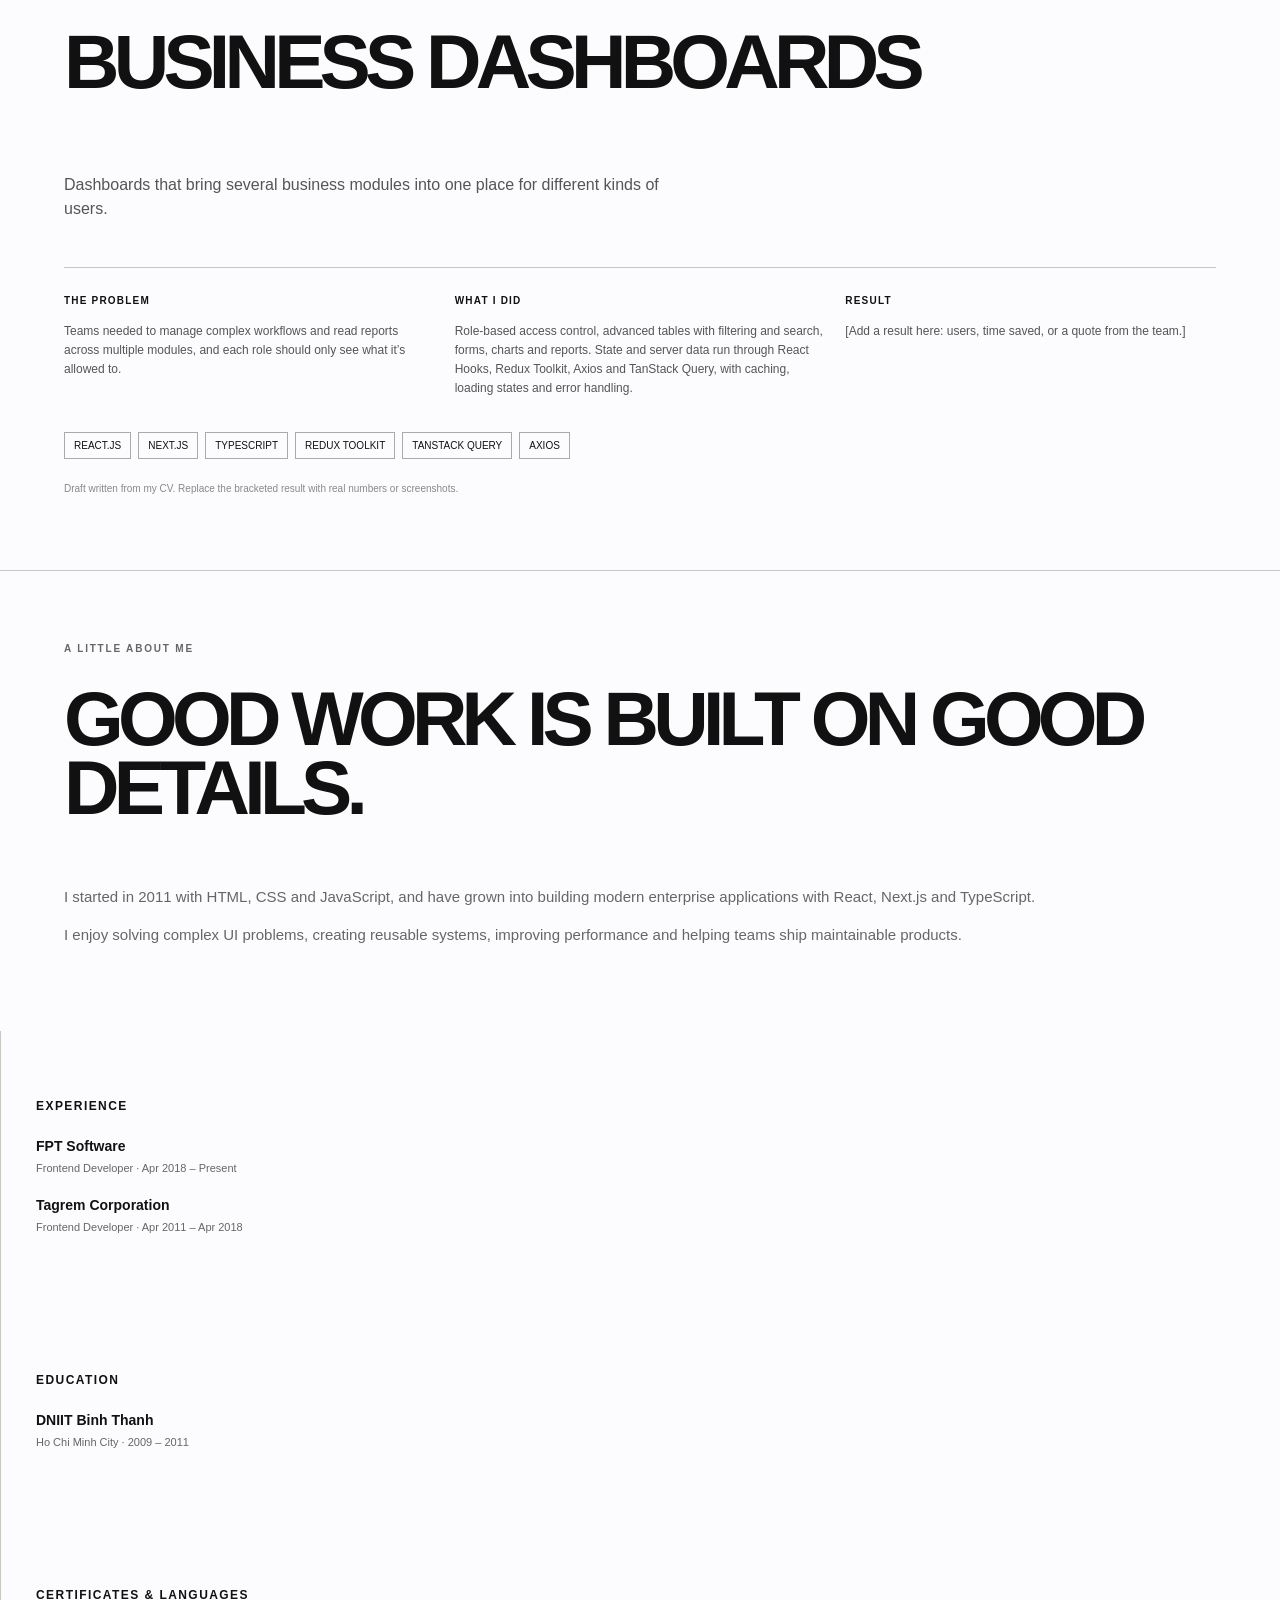
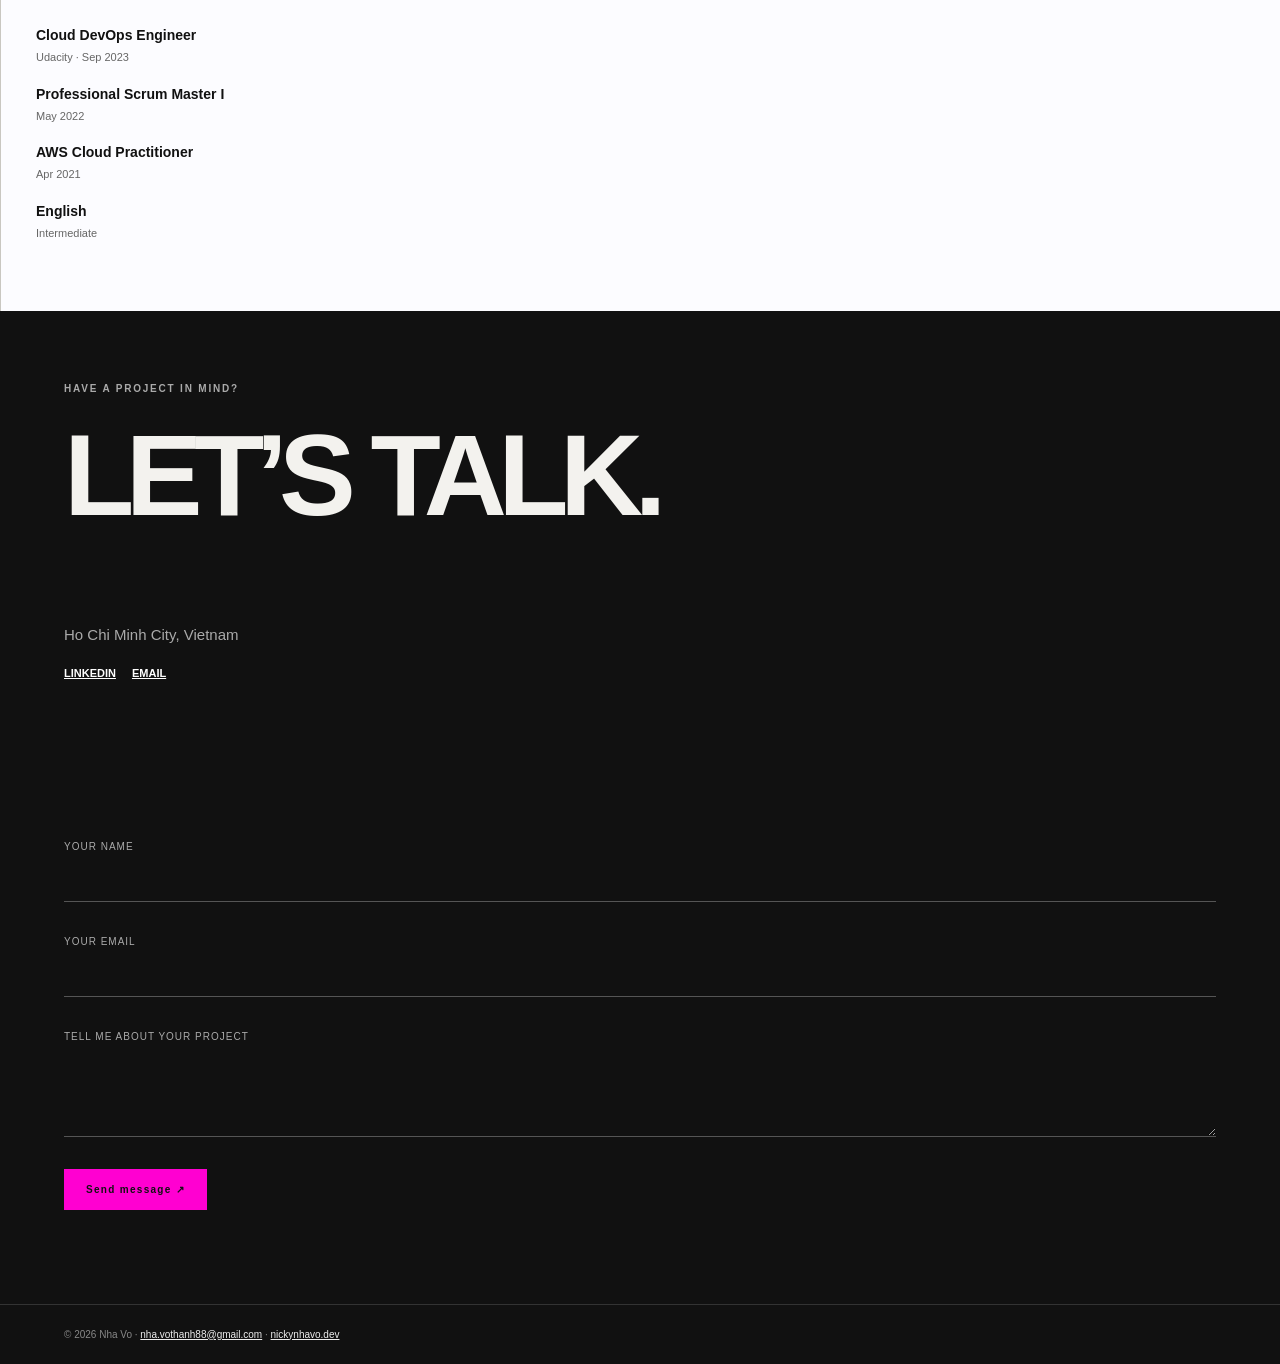
==== commit da80acce: "add demo app" ====
--- a/index.html
+++ b/index.html
@@ -255,60 +255,66 @@
 <section id="projects" class="grid projects">
  <div class="section-head"><p class="eyebrow">Selected experience · 2011—2026</p><h2>Works.</h2></div>
  <div class="project-list"><article class="project project-1">
+   <div class="project-top"><h3>SME Caphe Store</h3><span class="period">2026 · Independent project</span></div>
+   <p class="team">A lightweight sales module for a small retail store</p>
+   <p class="project-desc">Built a focused storefront module for a small independent retailer, with simple shopping, checkout and admin experiences. <a href="/demo/sme-caphe-store/">View demo →</a></p>
+   <ul class="project-stack"><li>ReactJS</li><li>NextJS</li><li>Supabase</li><li>CSS</li><li>TypeScript</li><li>Tailwind CSS</li></ul>
+  </article>
+<article class="project project-2">
    <div class="project-top"><h3>Uniqlo FVD2025</h3><span class="period">Sep 2025 – May 2026</span></div>
    <p class="team">Retail &amp; Merchandising Operations (VDC) · Team of 7</p>
    <p class="project-desc">Translated customer requirements into technical specifications and built reusable, responsive React.js components from Figma designs. Worked with designers, stakeholders and QA to refine requirements, resolve issues and incorporate client feedback.</p>
    <ul class="project-stack"><li>ReactJS</li><li>JavaScript</li><li>HTML5</li><li>CSS3 / SASS</li><li>Golang</li><li>Google Cloud</li></ul>
   </article>
-<article class="project project-2">
+<article class="project project-3">
    <div class="project-top"><h3>LGCNS</h3><span class="period">Mar 2025 – Sep 2025</span></div>
    <p class="team">Enterprise Inventory &amp; Commercial Management · Team of 5</p>
    <p class="project-desc">Analyzed business requirements and developed reusable React.js table-management components with data display, sorting, filtering, pagination and CRUD operations for complex data-management workflows.</p>
    <ul class="project-stack"><li>ReactJS</li><li>HTML</li><li>CSS</li><li>JavaScript</li><li>SASS</li></ul>
   </article>
-<article class="project project-3">
+<article class="project project-4">
    <div class="project-top"><h3>JIT Shinhanbai</h3><span class="period">Dec 2024 – Mar 2025</span></div>
    <p class="team">Enterprise application · Team of 5</p>
    <p class="project-desc">Developed and maintained enterprise applications on Mendix, creating reusable components, widgets and logical workflows. Participated in Agile ceremonies, reviewed code and documented application logic and technical decisions.</p>
    <ul class="project-stack"><li>Mendix</li><li>HTML</li><li>CSS</li><li>JavaScript</li><li>Low-code</li></ul>
   </article>
-<article class="project project-4">
+<article class="project project-5">
    <div class="project-top"><h3>AI-Powered VS Code Extension</h3><span class="period">Dec 2023 – Dec 2024</span></div>
    <p class="team">Automated Code &amp; Test Generation · Team of 5</p>
    <p class="project-desc">Built a VS Code extension using OpenAI capabilities to analyze method content and generate comprehensive test cases. Also developed generation of files for database-table operations, reducing repetitive developer tasks.</p>
    <ul class="project-stack"><li>ReactJS</li><li>TypeScript</li><li>HTML / CSS</li><li>OpenAI API</li></ul>
   </article>
-<article class="project project-5">
+<article class="project project-6">
    <div class="project-top"><h3>KBBATC</h3><span class="period">May 2021 – Dec 2023</span></div>
    <p class="team">Kelley Blue Book &amp; AutoTrader.com Platforms · Team of 5</p>
    <p class="project-desc">Built interactive and scalable ReactJS components, optimized component libraries and integrated APIs. Integrated components into nVision-powered platforms, wrote Jest unit tests and collaborated with onshore teams on new features and code reviews.</p>
    <ul class="project-stack"><li>ReactJS</li><li>TypeScript</li><li>JavaScript</li><li>Jest</li><li>Java Spring Boot</li><li>Splunk</li><li>New Relic</li></ul>
   </article>
-<article class="project project-6">
+<article class="project project-7">
    <div class="project-top"><h3>Electronic Permit to Work</h3><span class="period">Oct 2020 – May 2021</span></div>
    <p class="team">1658.EPTW_PH02.HY · Team of 5</p>
    <p class="project-desc">Developed reusable React.js components for an HSE safety-compliance and site-work-authorization application, supported API development with the backend team, estimated requirements and worked with QA to resolve issues.</p>
    <ul class="project-stack"><li>ReactJS</li><li>TypeScript</li><li>JavaScript</li><li>SCSS</li><li>.NET</li><li>Entity Framework</li></ul>
   </article>
-<article class="project project-7">
+<article class="project project-8">
    <div class="project-top"><h3>Shell Well System Schematic &amp; Tracking</h3><span class="period">Jul 2020 – Oct 2020</span></div>
    <p class="team">HAL-LMK-Shell-Rhino.2019.SEM2 · Team of 6</p>
    <p class="project-desc">Implemented reusable AngularJS components and responsive interfaces for well-system schematics and status tracking. Configured Webpack to reduce asset sizes and improve load times, and integrated backend APIs.</p>
    <ul class="project-stack"><li>AngularJS</li><li>AEM</li><li>HTML</li><li>CSS</li><li>JavaScript</li><li>jQuery</li><li>Webpack</li></ul>
   </article>
-<article class="project project-8">
+<article class="project project-9">
    <div class="project-top"><h3>Siemens MAC Dubai Collaboration</h3><span class="period">May 2020 – Jul 2020</span></div>
    <p class="team">Airport Digital Solutions · Team of 4</p>
    <p class="project-desc">Built reusable Vue.js components and responsive interfaces integrated with AEM templates and content models for airport digital applications. Optimized Webpack builds, fixed frontend bugs and collaborated on API integration and data migration.</p>
    <ul class="project-stack"><li>VueJS</li><li>AEM</li><li>HTML</li><li>CSS</li><li>JavaScript</li><li>jQuery</li><li>Webpack</li></ul>
   </article>
-<article class="project project-9">
+<article class="project project-10">
    <div class="project-top"><h3>CL_ASCOTT_DFT_2018</h3><span class="period">Mar 2018 – May 2020</span></div>
    <p class="team">Hotel Booking Engine · Team of 4</p>
    <p class="project-desc">Developed custom AEM templates, client libraries and Vue.js components for hotel booking platforms, including real-time search and dynamic filtering. Improved page loading through dispatcher caching and component-rendering optimization.</p>
    <ul class="project-stack"><li>VueJS</li><li>AEM</li><li>HTML</li><li>CSS</li><li>JavaScript</li><li>jQuery</li></ul>
   </article>
-<article class="project project-10">
+<article class="project project-11">
    <div class="project-top"><h3>Serta.com</h3><span class="period">Mar 2011 – May 2018</span></div>
    <p class="team">E-Commerce Platform · Team of 7</p>
    <p class="project-desc">Developed and maintained responsive, cross-browser-compatible web experiences, translating UI/UX mockups into pixel-accurate pages. Built reusable frontend structures, improved consistency and maintainability, and contributed to code reviews and frontend standards.</p>
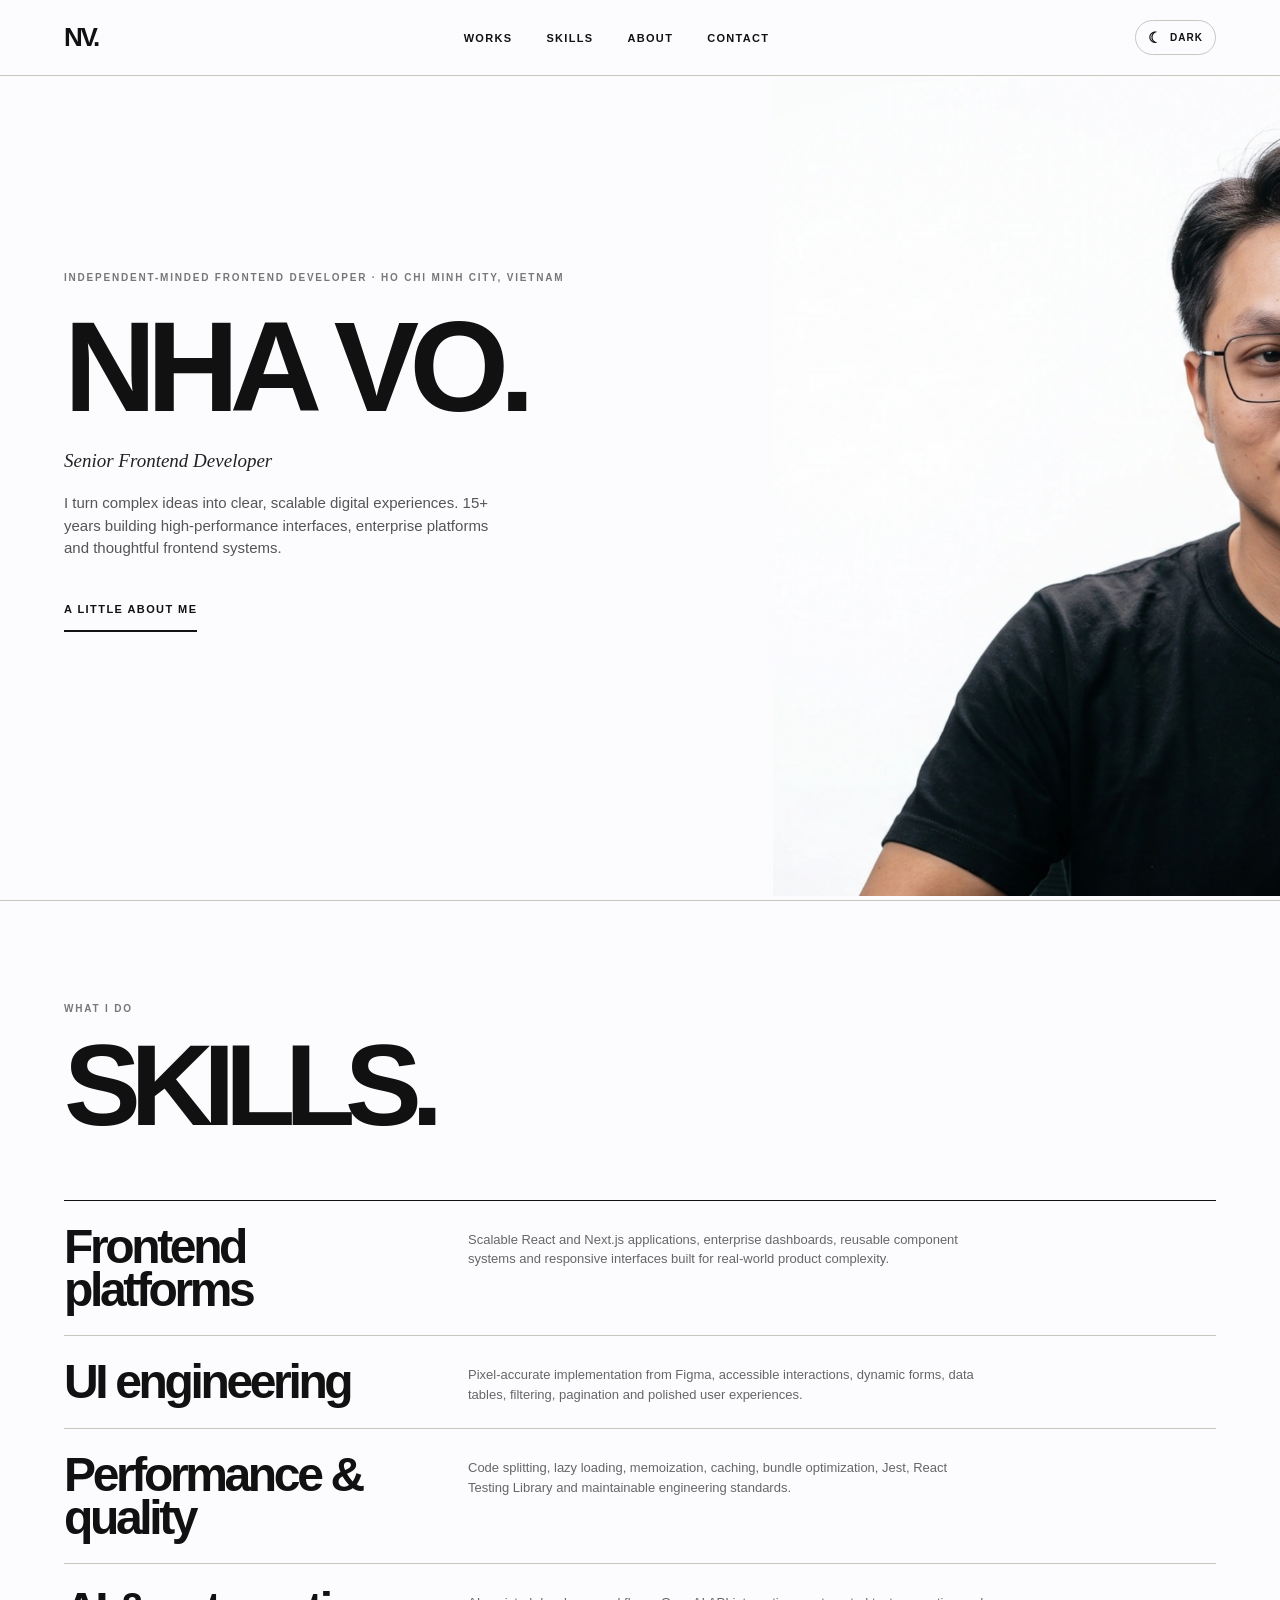
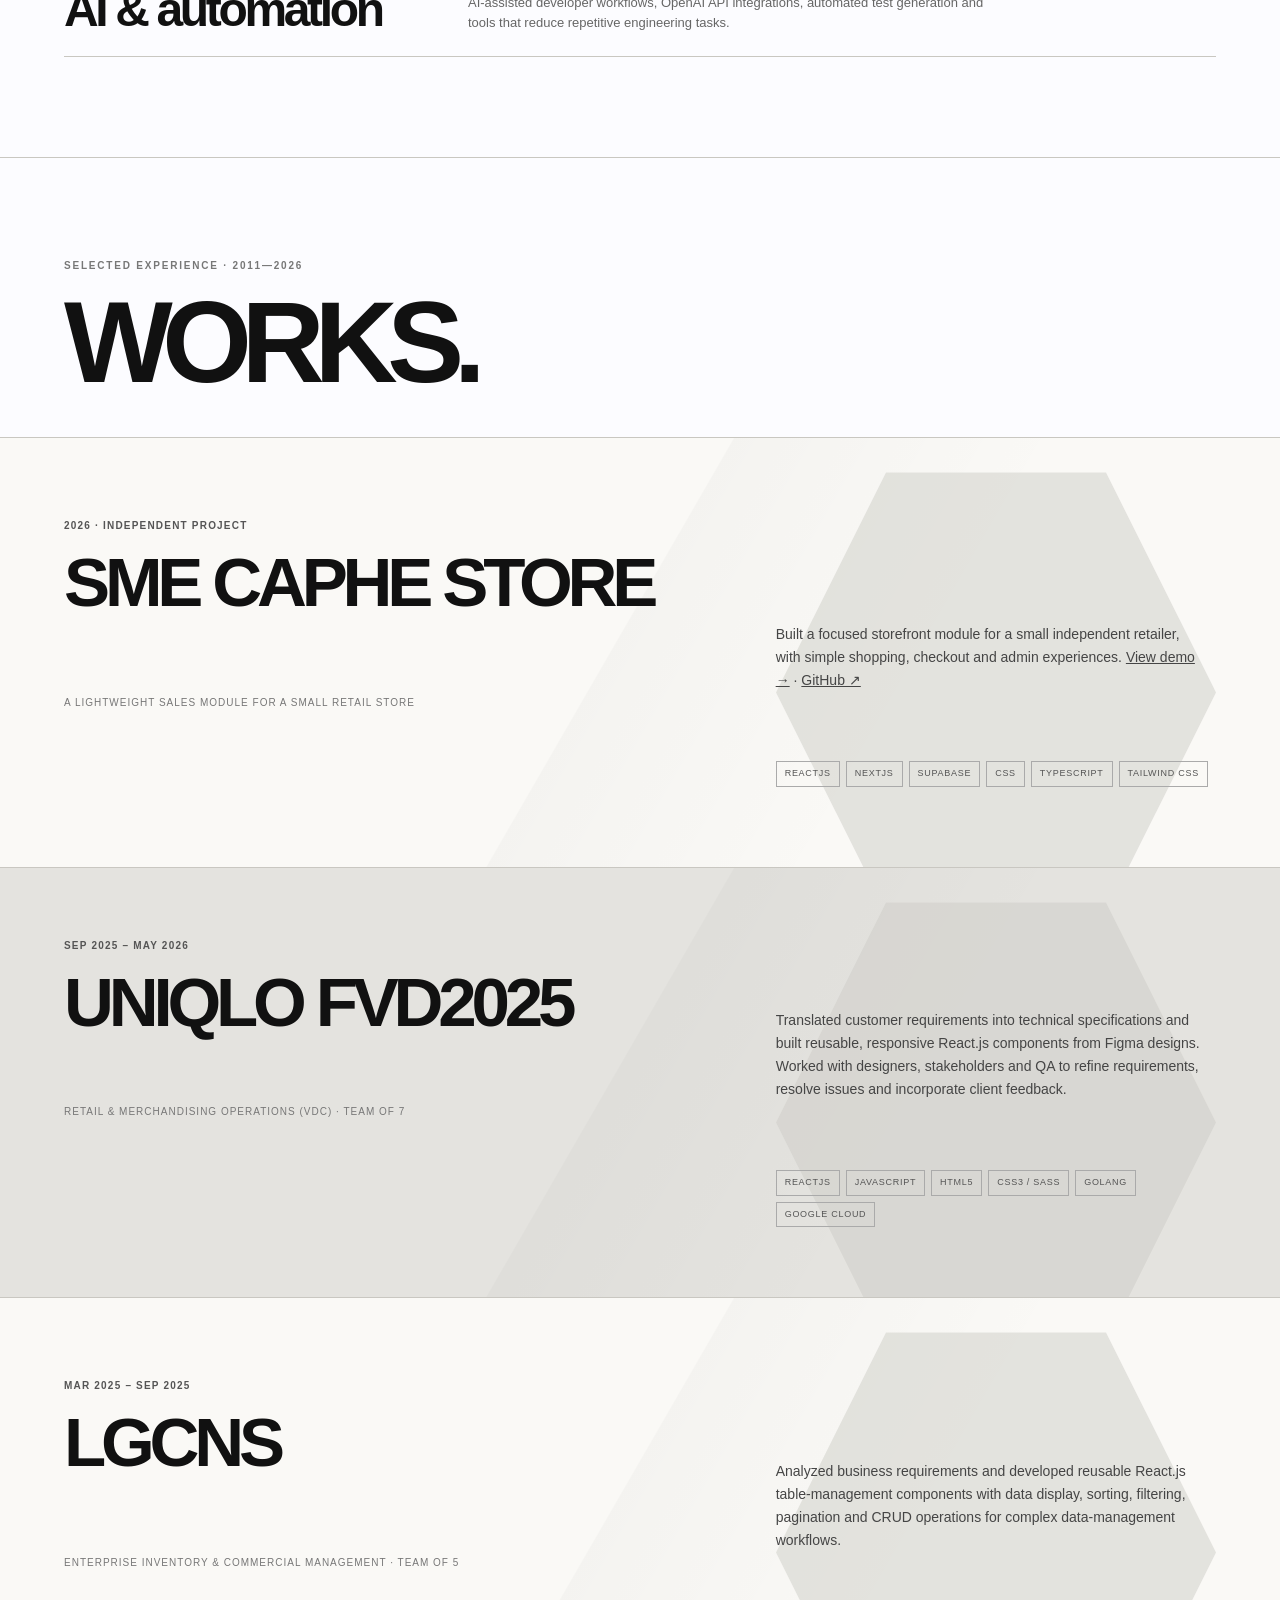
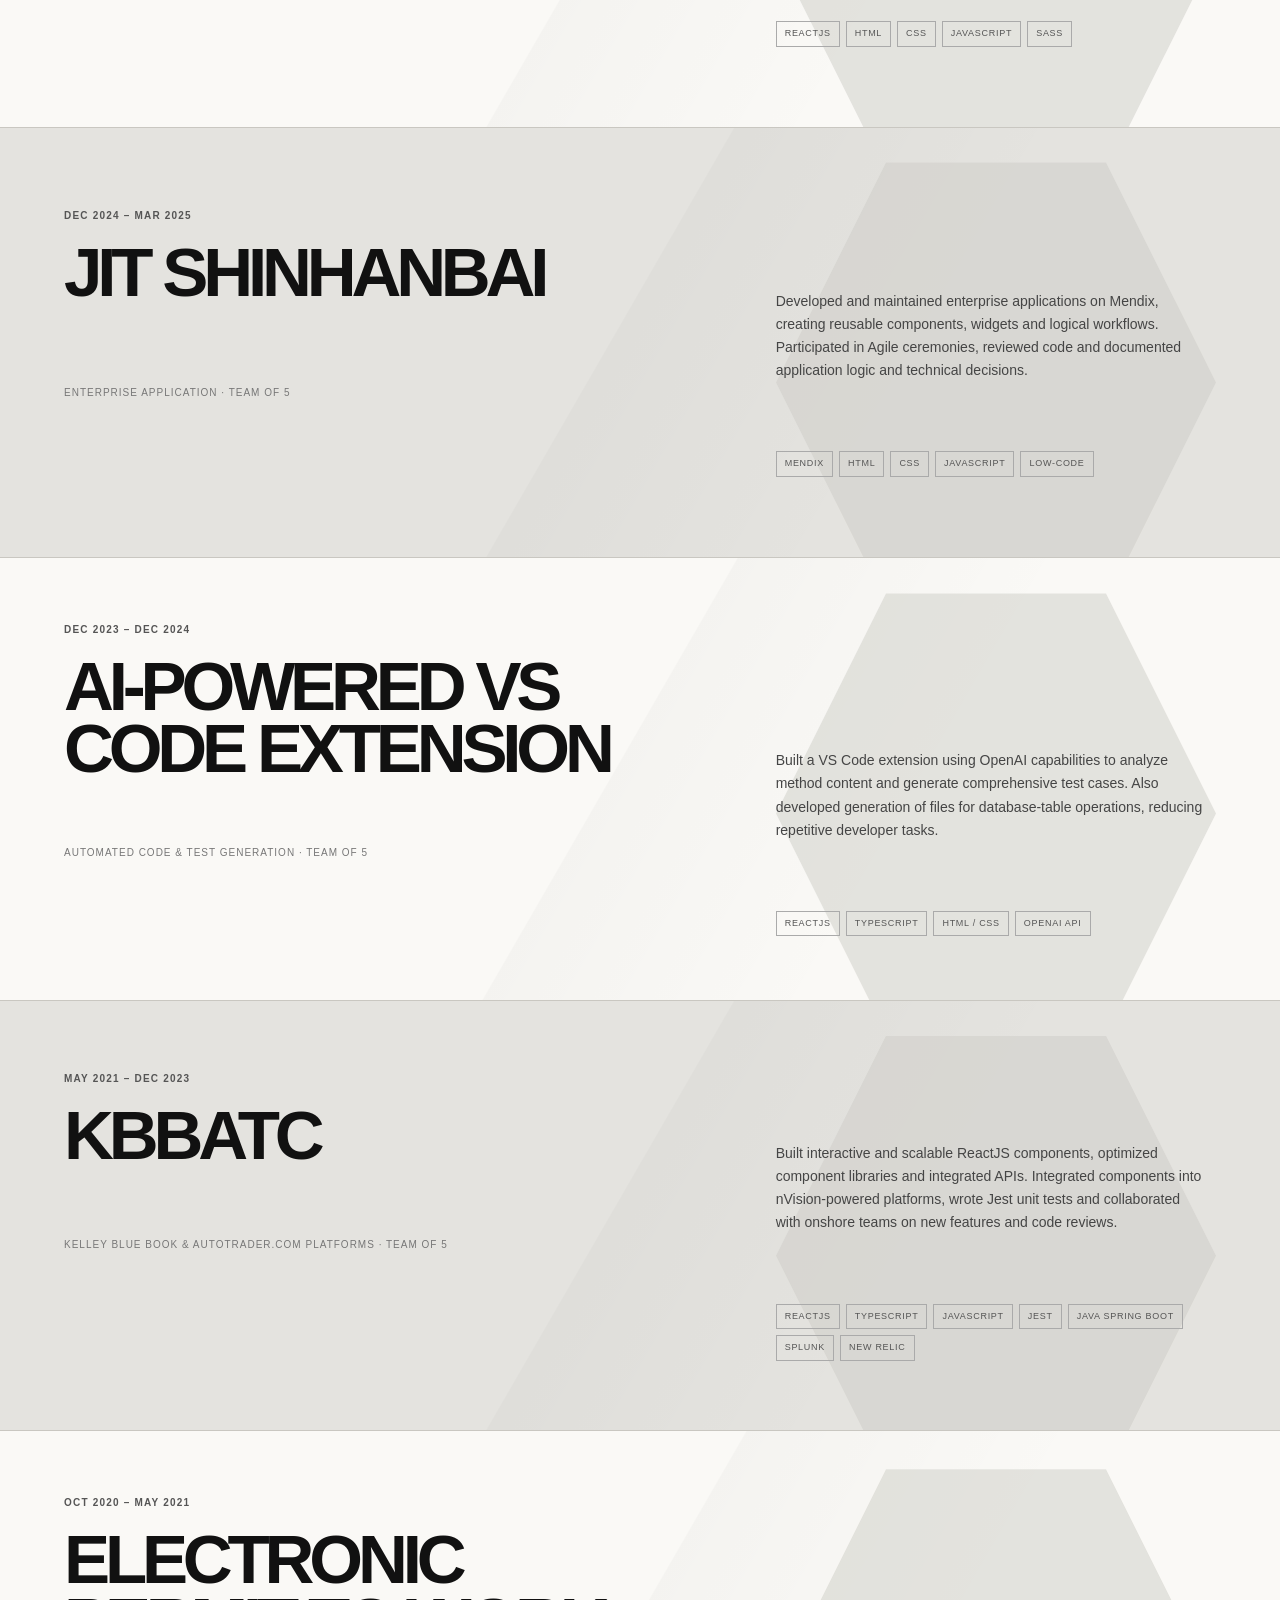
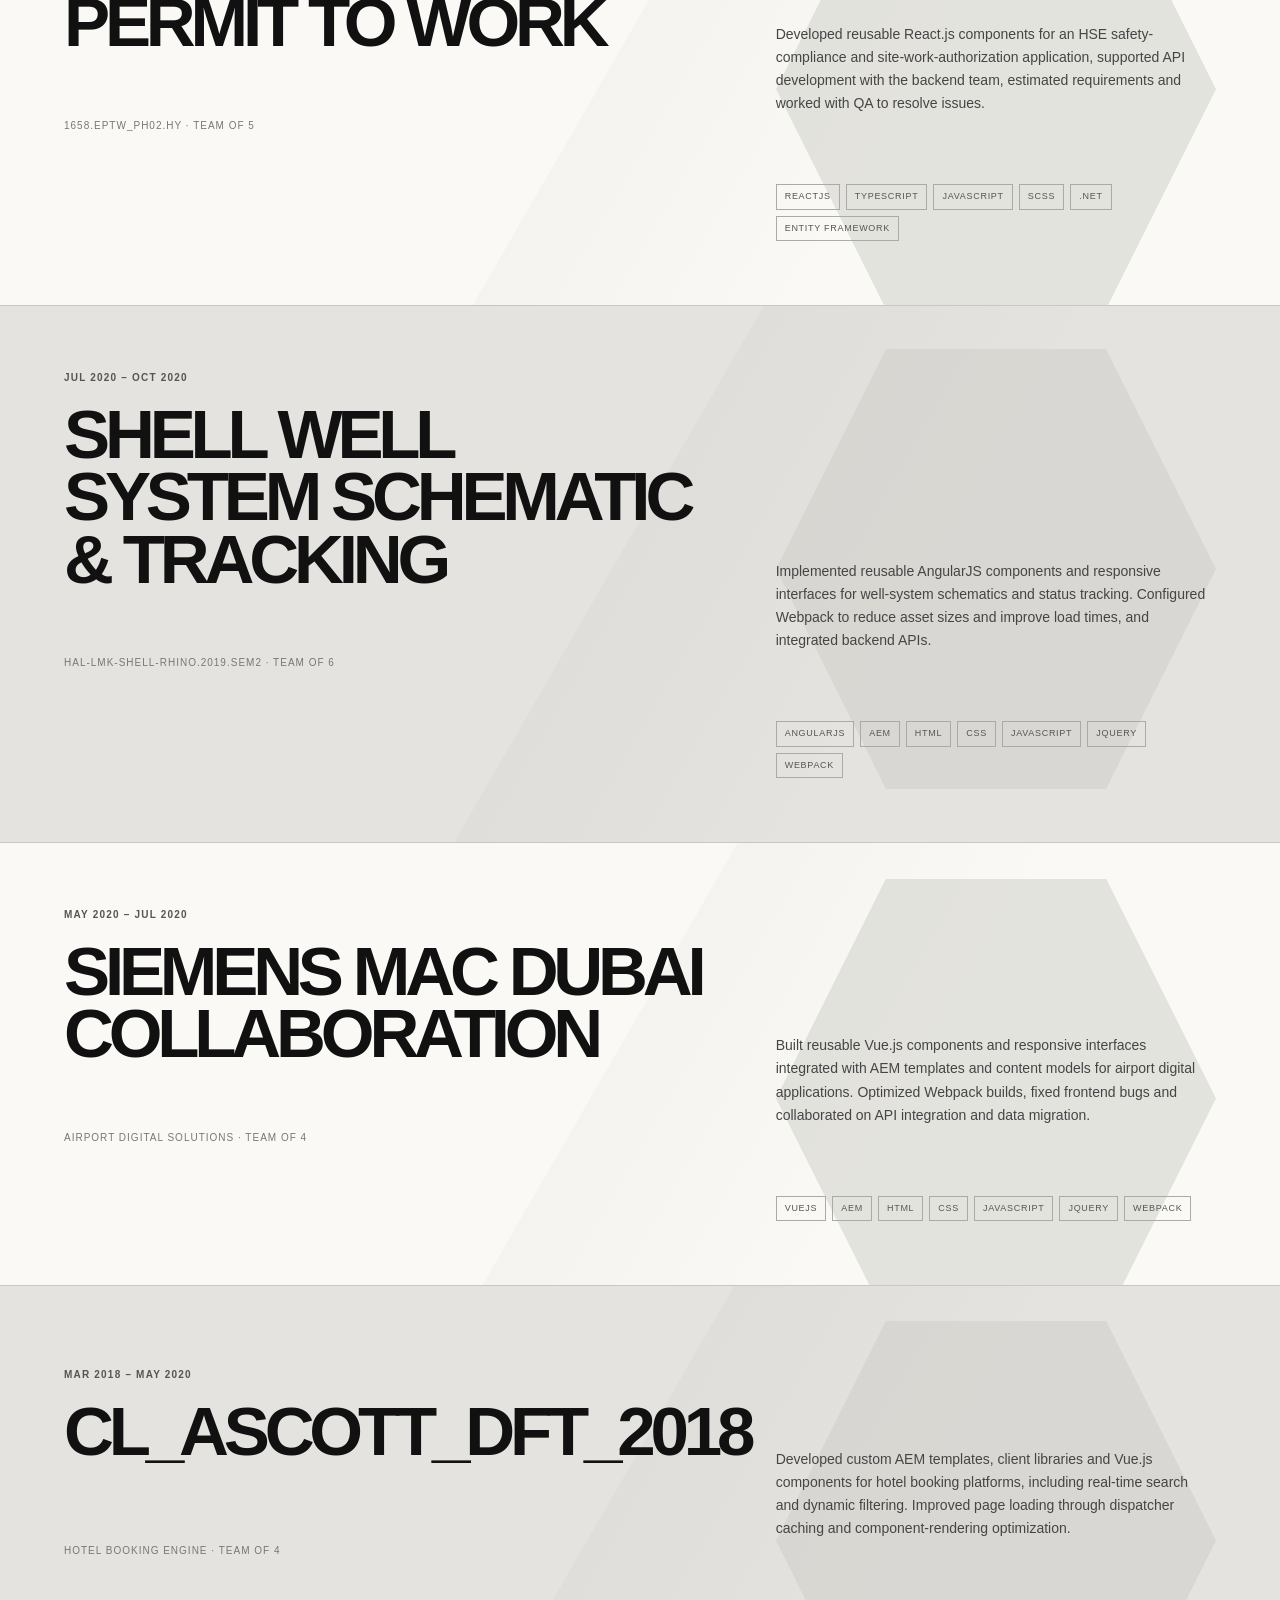
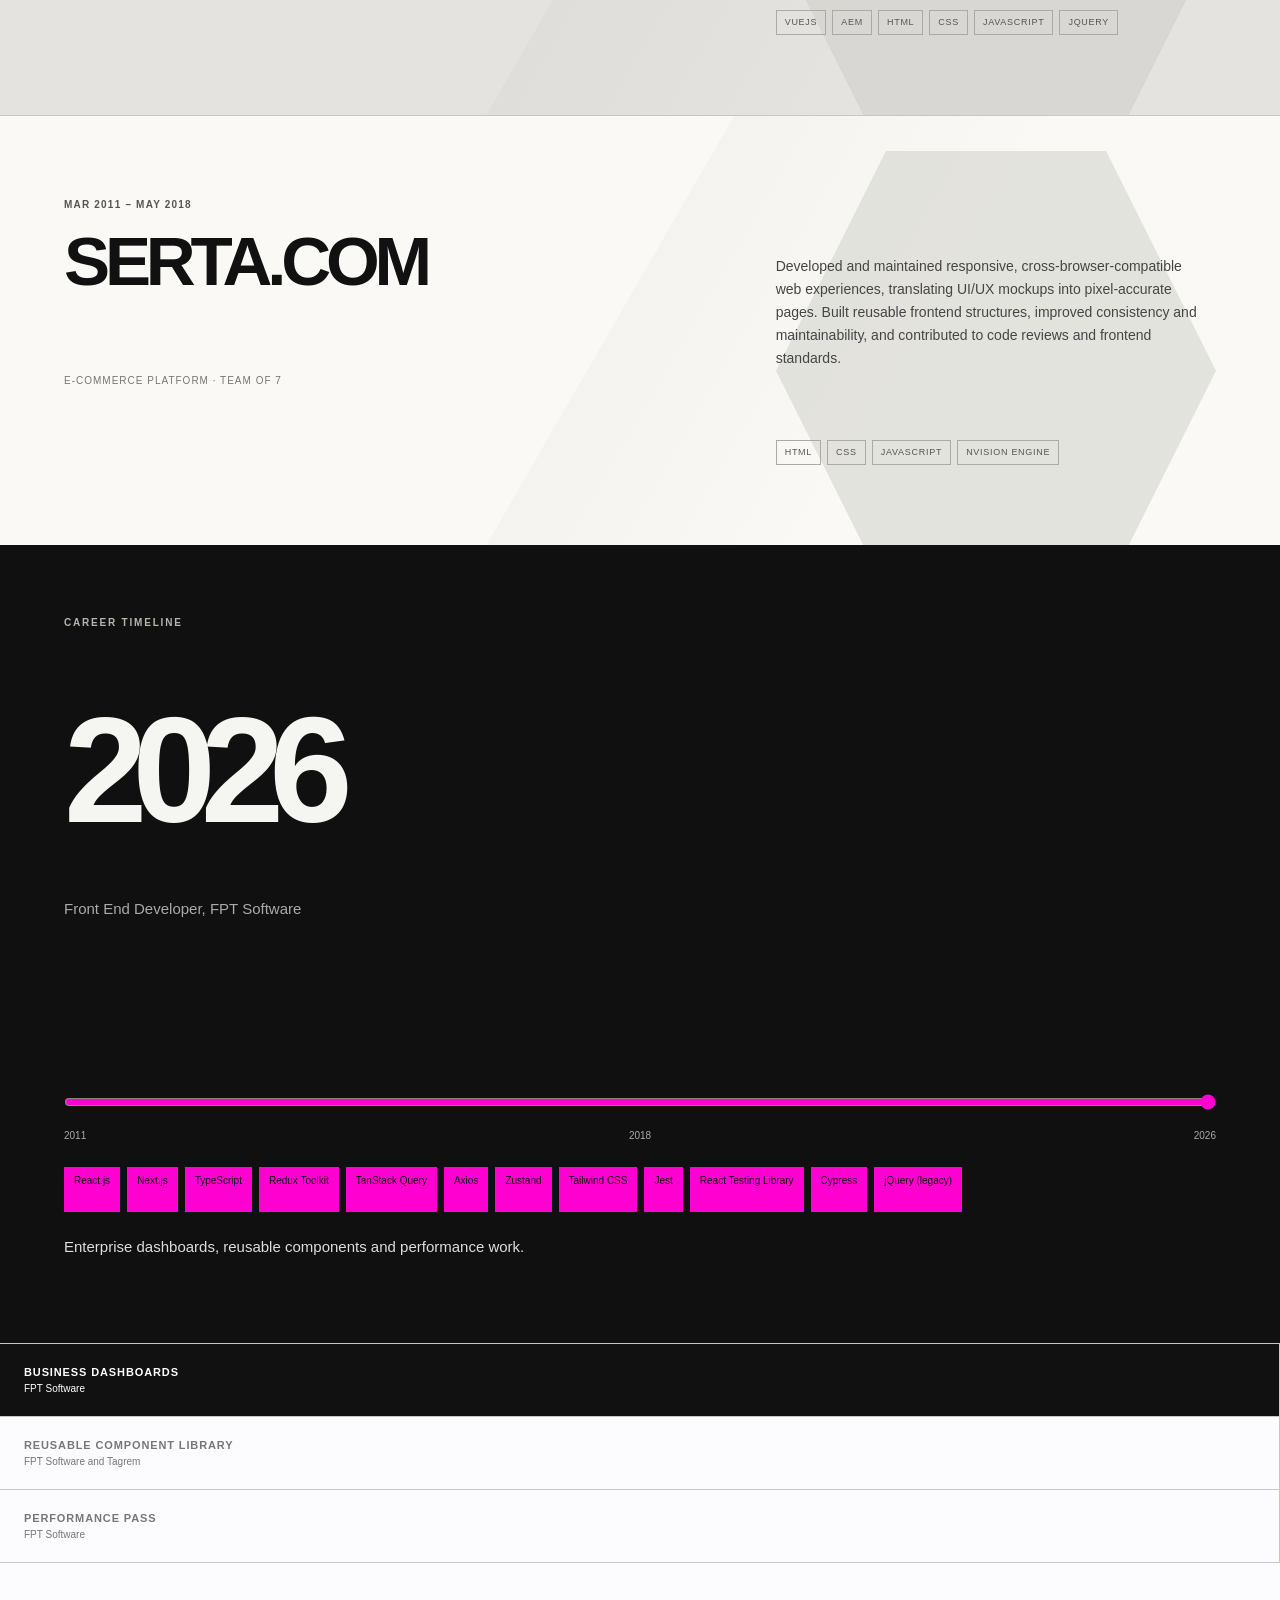
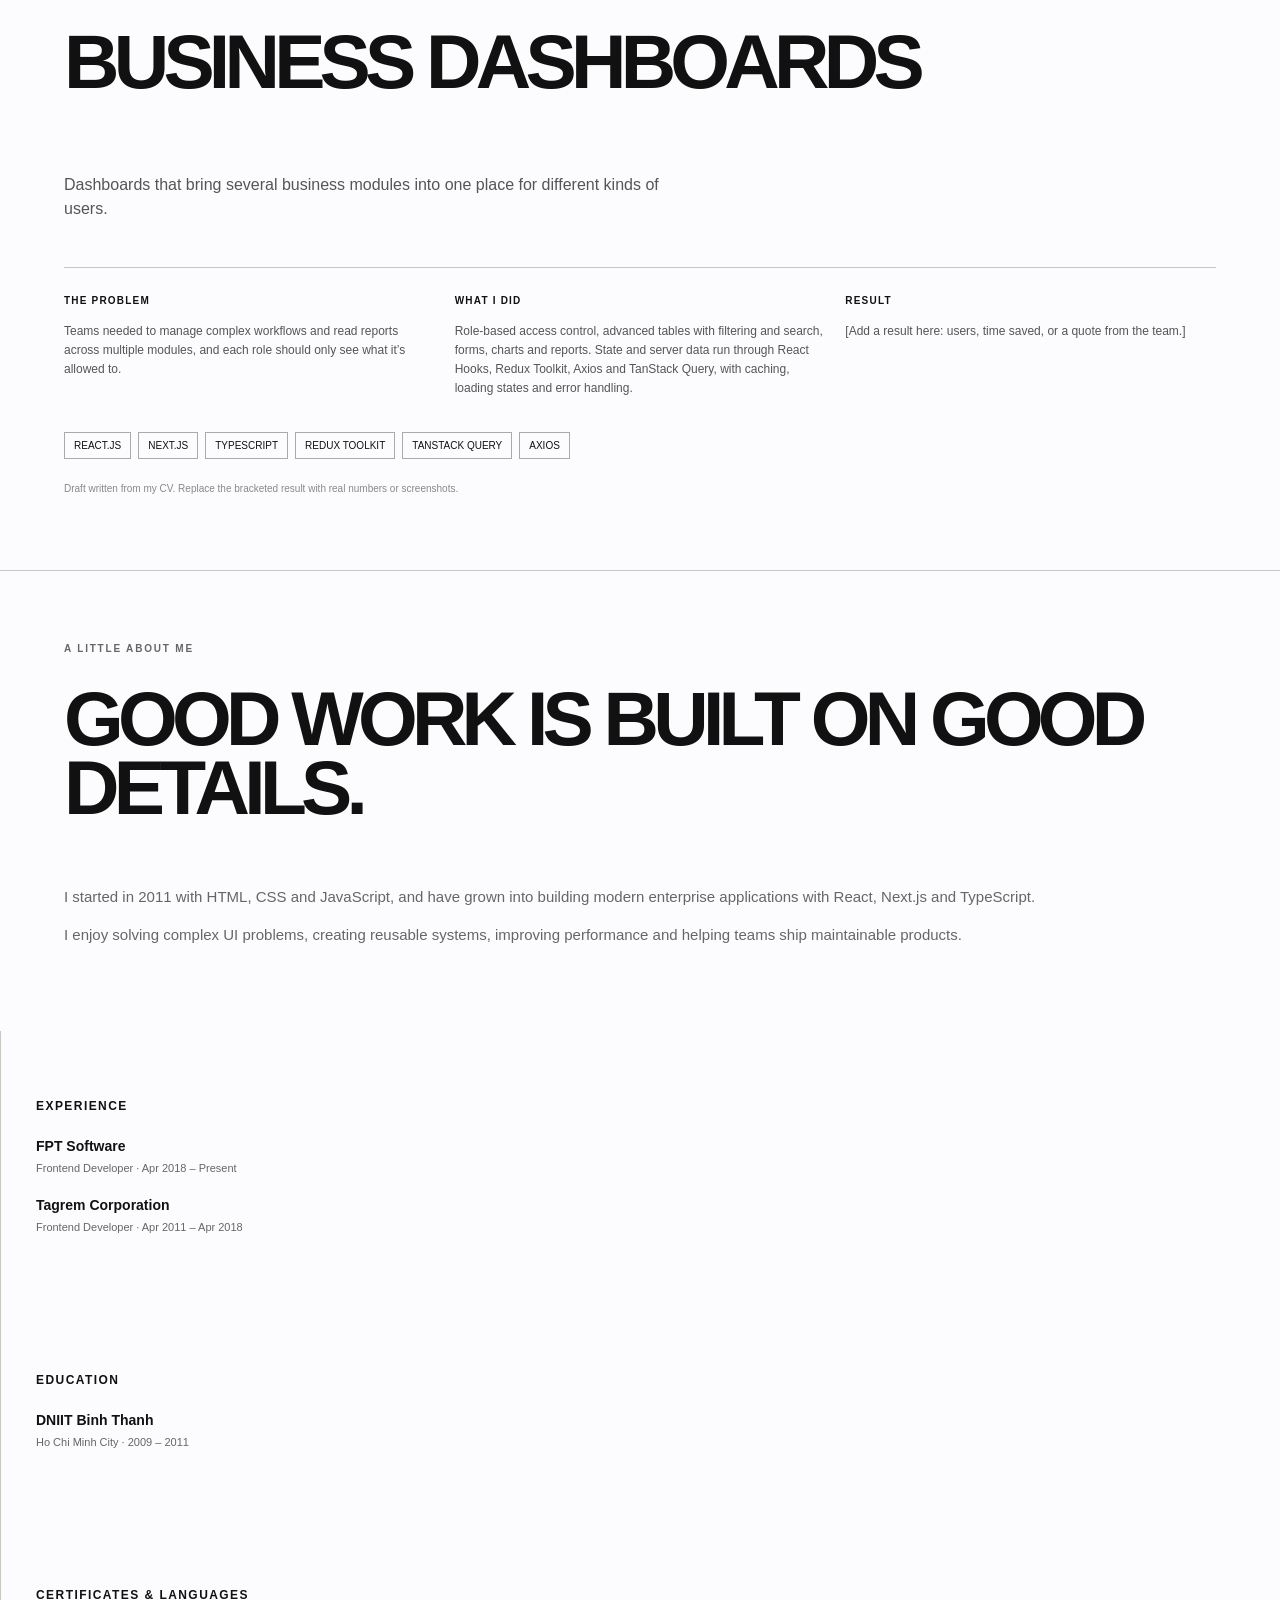
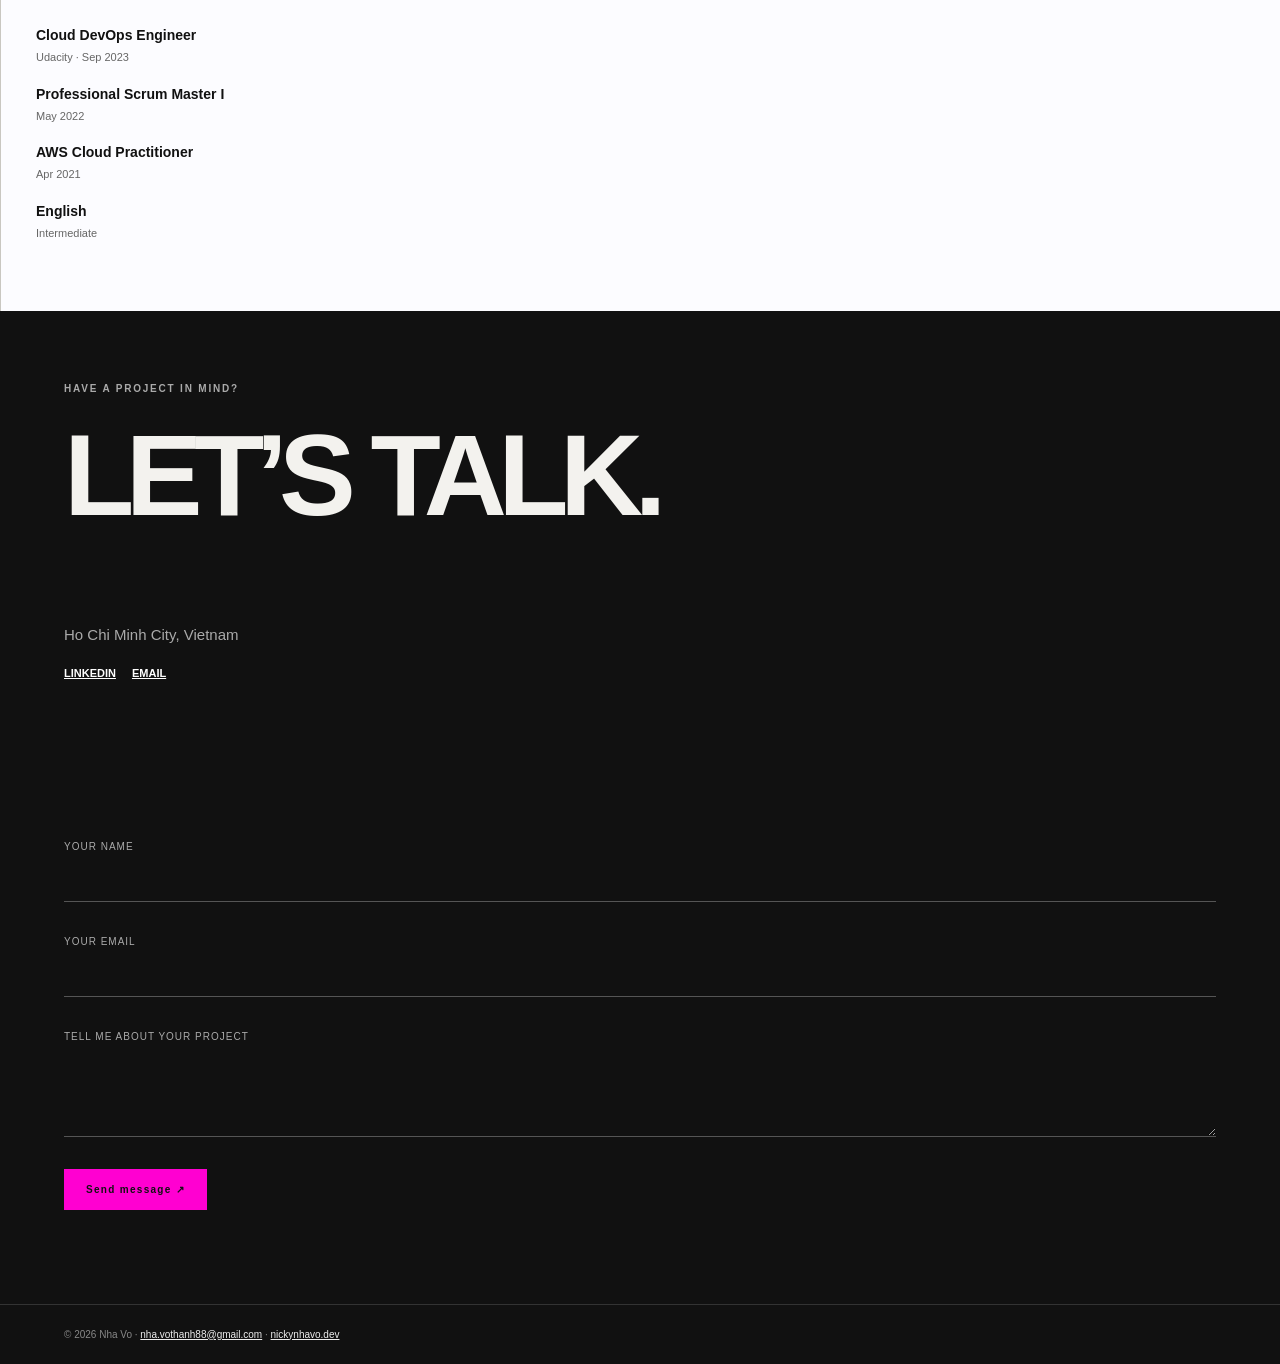
==== commit e4d2d782: "add github link" ====
--- a/index.html
+++ b/index.html
@@ -257,7 +257,7 @@
  <div class="project-list"><article class="project project-1">
    <div class="project-top"><h3>SME Caphe Store</h3><span class="period">2026 · Independent project</span></div>
    <p class="team">A lightweight sales module for a small retail store</p>
-   <p class="project-desc">Built a focused storefront module for a small independent retailer, with simple shopping, checkout and admin experiences. <a href="/demo/sme-caphe-store/">View demo →</a></p>
+   <p class="project-desc">Built a focused storefront module for a small independent retailer, with simple shopping, checkout and admin experiences. <a href="/demo/sme-caphe-store/">View demo →</a> · <a href="https://github.com/vtnha88/sme-caphe-store" target="_blank" rel="noopener noreferrer">GitHub ↗</a></p>
    <ul class="project-stack"><li>ReactJS</li><li>NextJS</li><li>Supabase</li><li>CSS</li><li>TypeScript</li><li>Tailwind CSS</li></ul>
   </article>
 <article class="project project-2">
@@ -380,7 +380,7 @@
 {id:"ui",title:"Reusable component library",meta:"FPT Software and Tagrem",
  sum:"Shared UI building blocks that keep products consistent and faster to build.",
  problem:"Screens across projects drifted apart in look and behavior, and every new feature repeated work.",
- approach:"Reusable components and a scalable frontend structure, coding standards set through code reviews, and key components covered by unit and component tests. The habit began at Tagrem.",
+ approach:"Reusable components and a scalable frontend structure,` coding standards set through code reviews, and key components covered by unit and component tests. The habit began at Tagrem.",
  result:"[Add a result here: components shipped, projects using them, or review time saved.]",
  stack:["React.js","TypeScript","Tailwind CSS","Jest","React Testing Library","Cypress"]},
 {id:"perf",title:"Performance pass",meta:"FPT Software",
